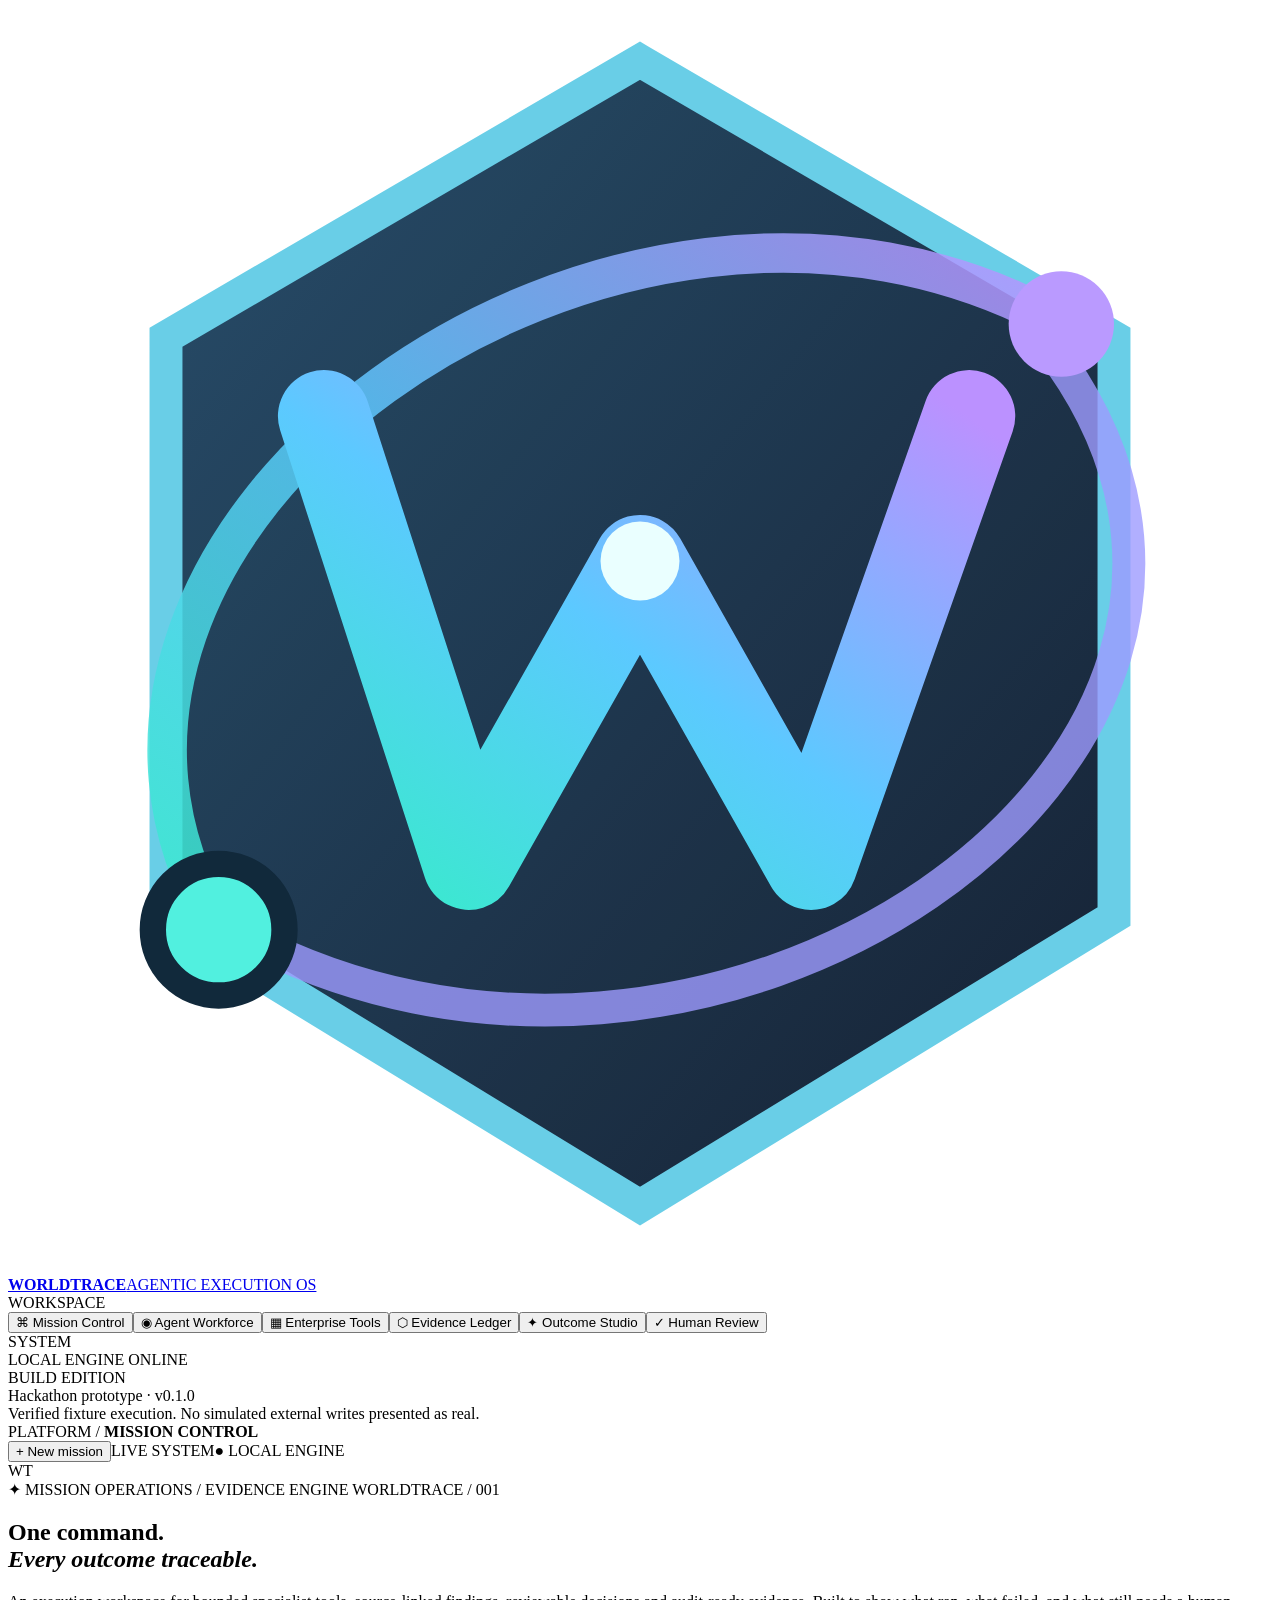
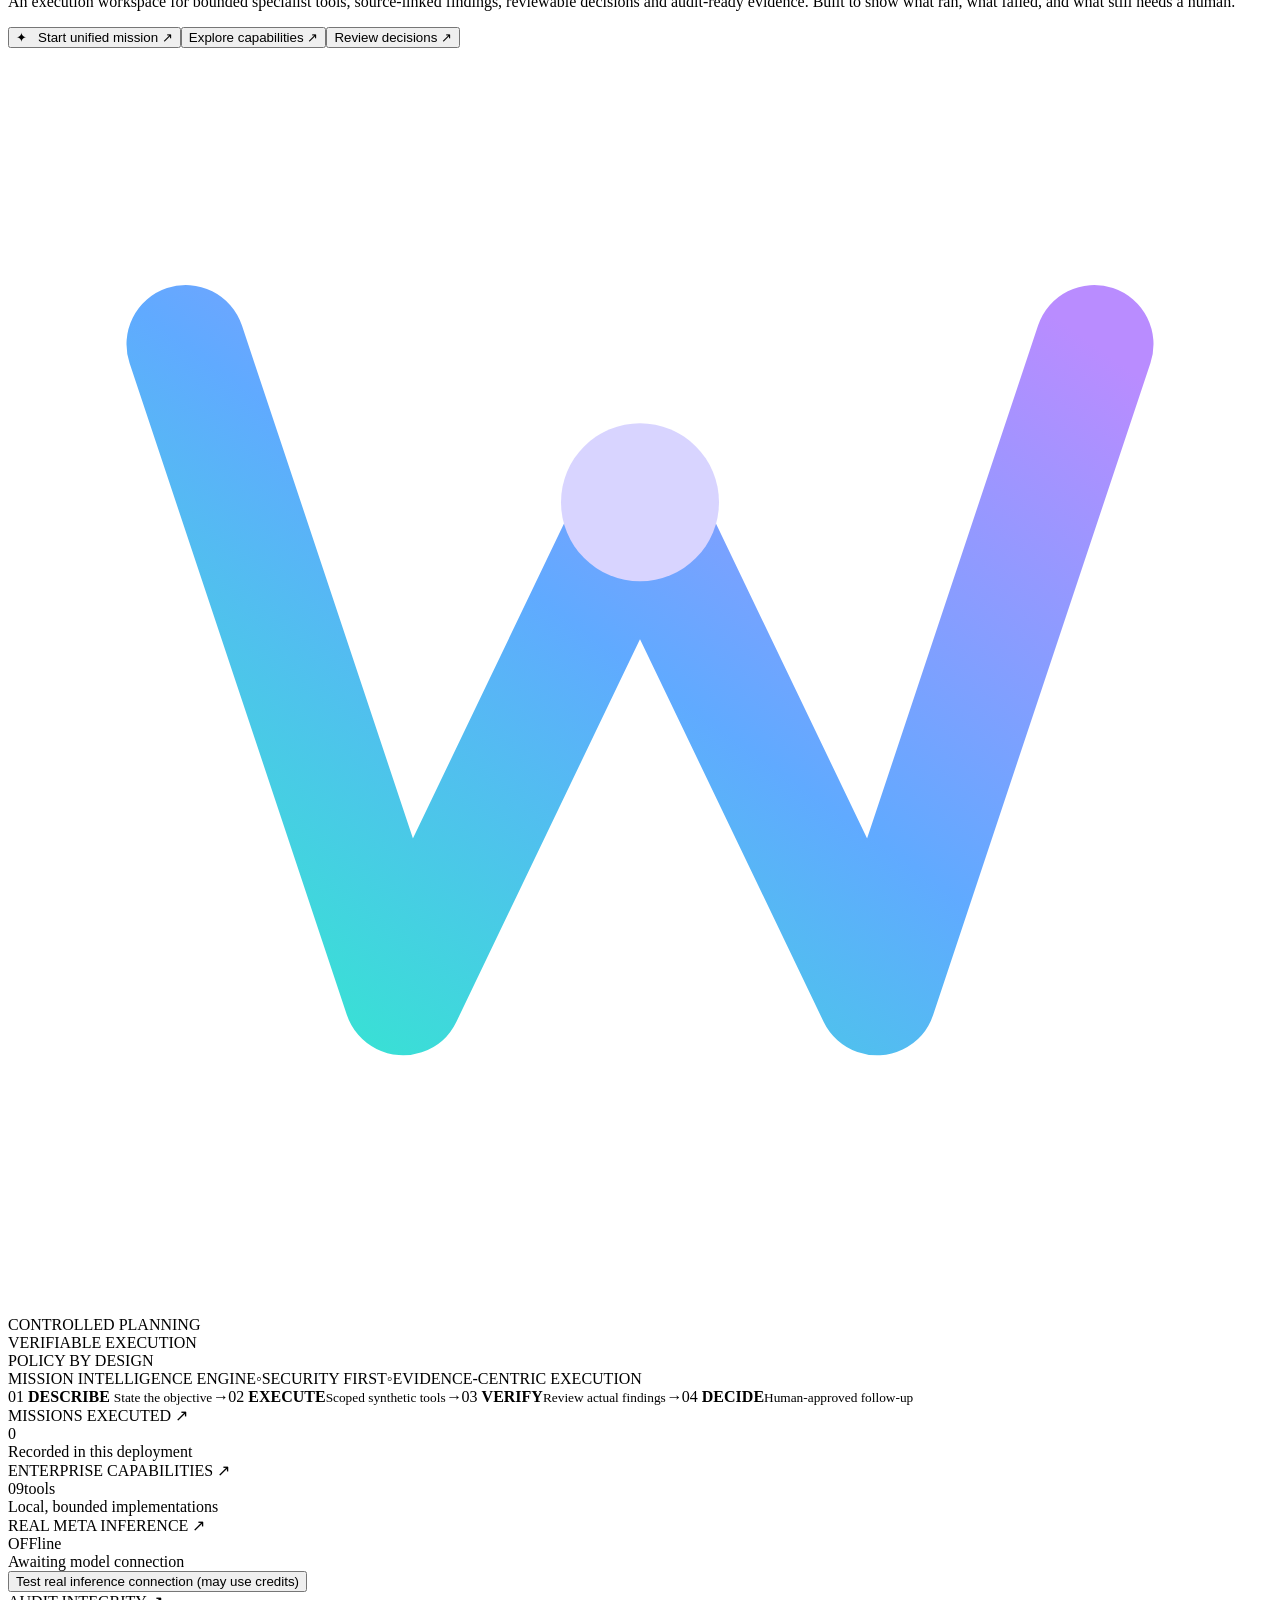
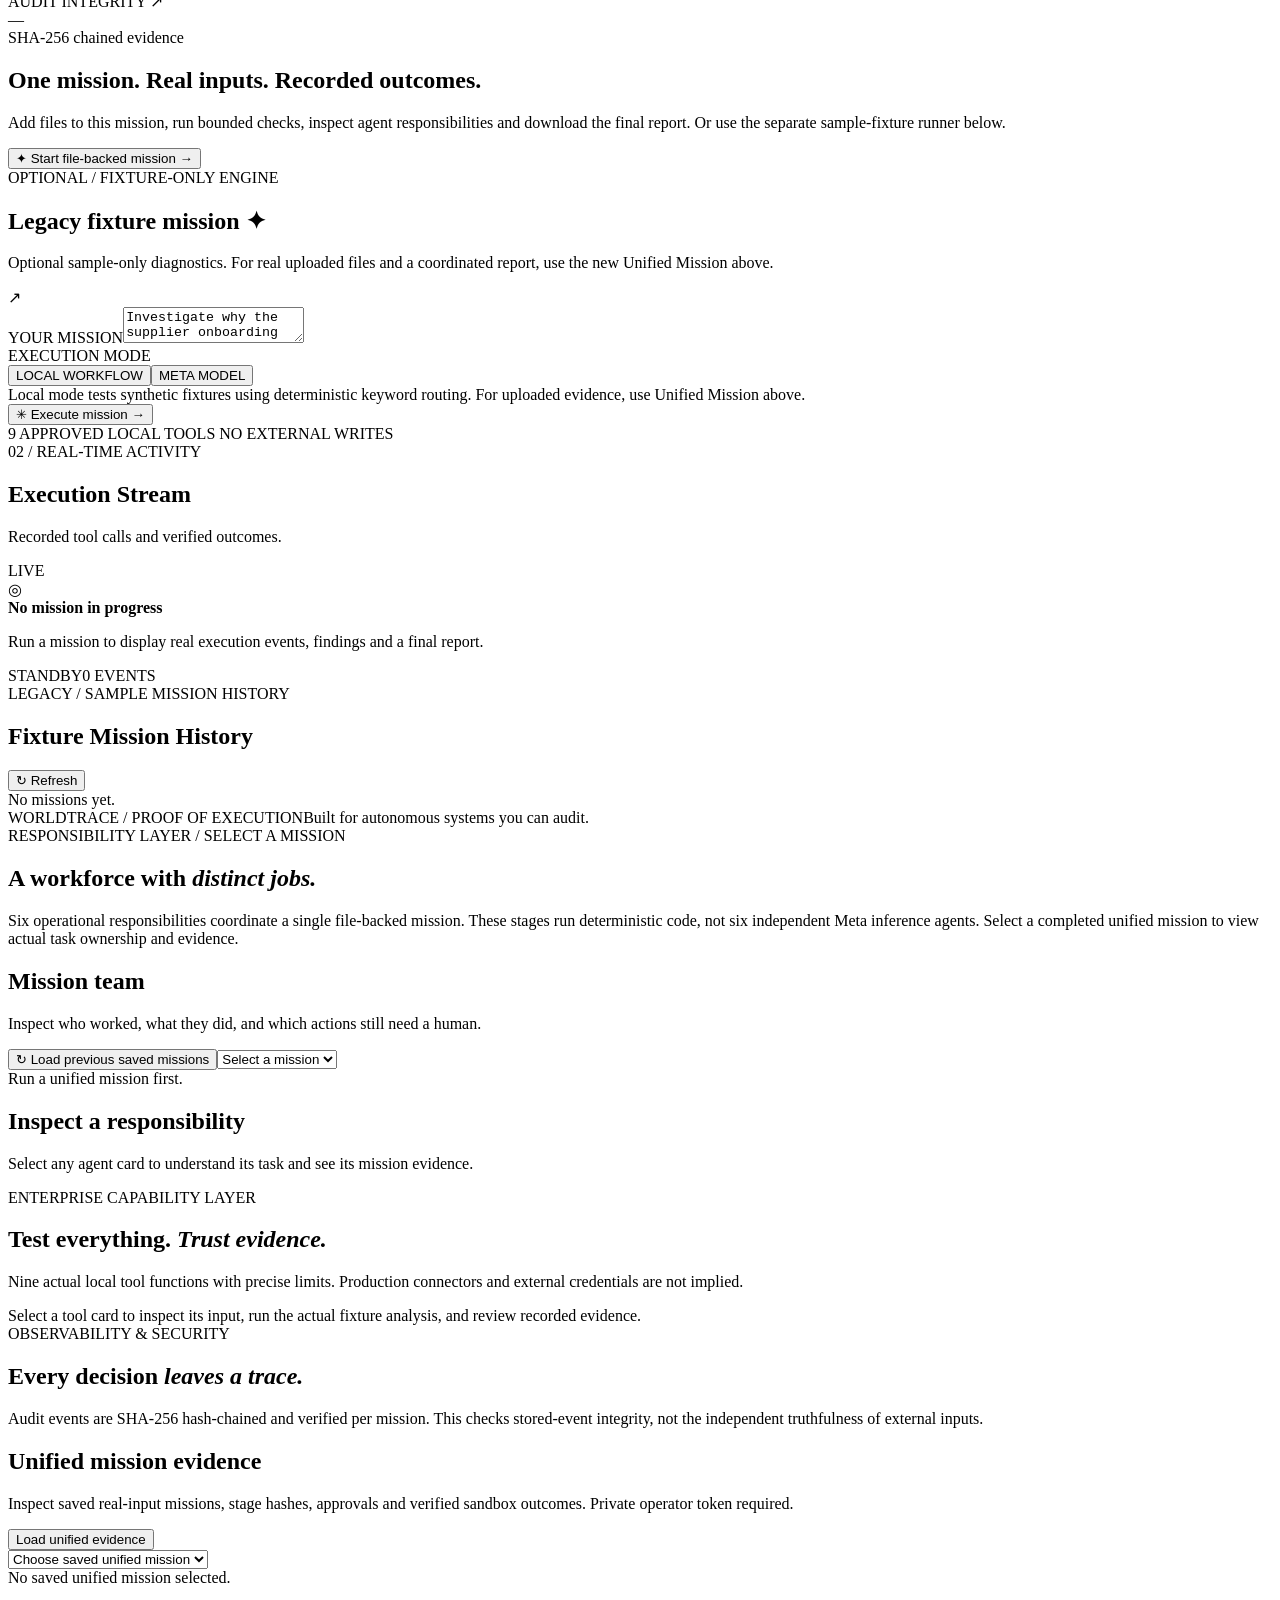
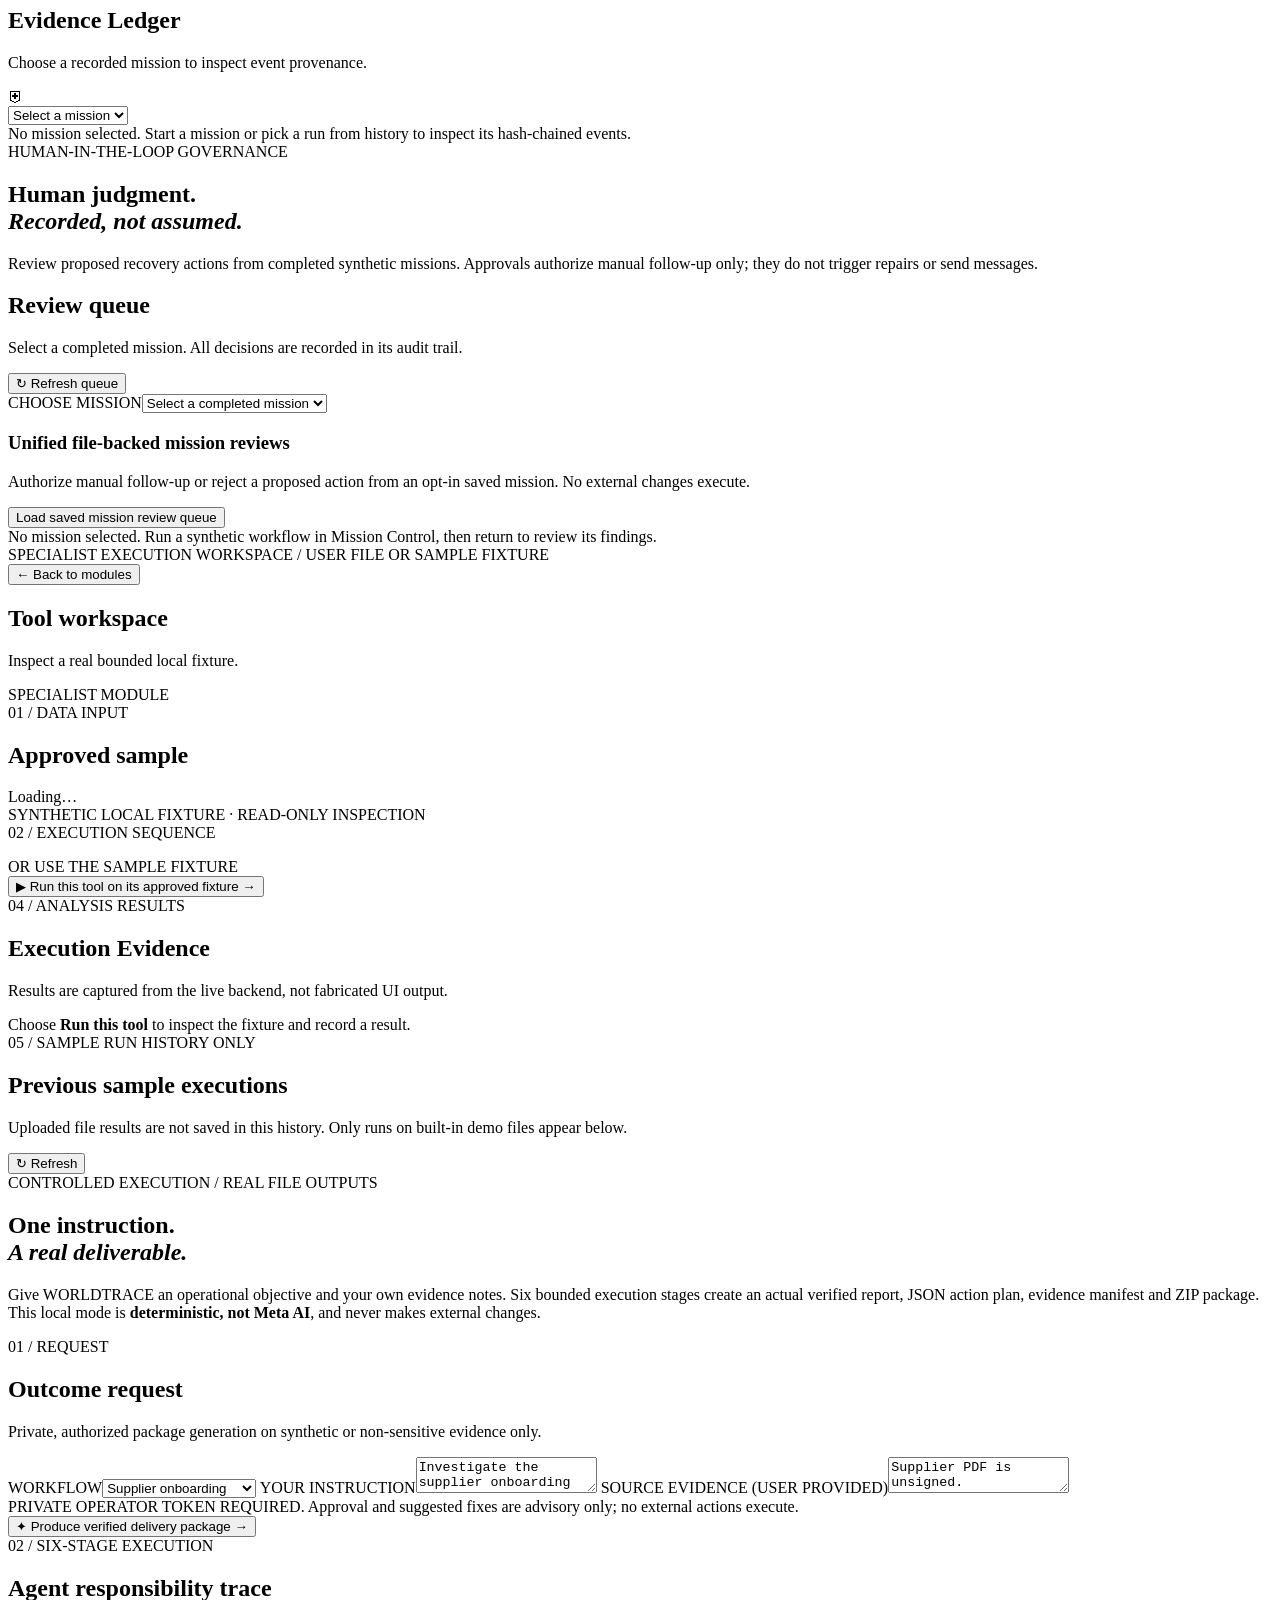
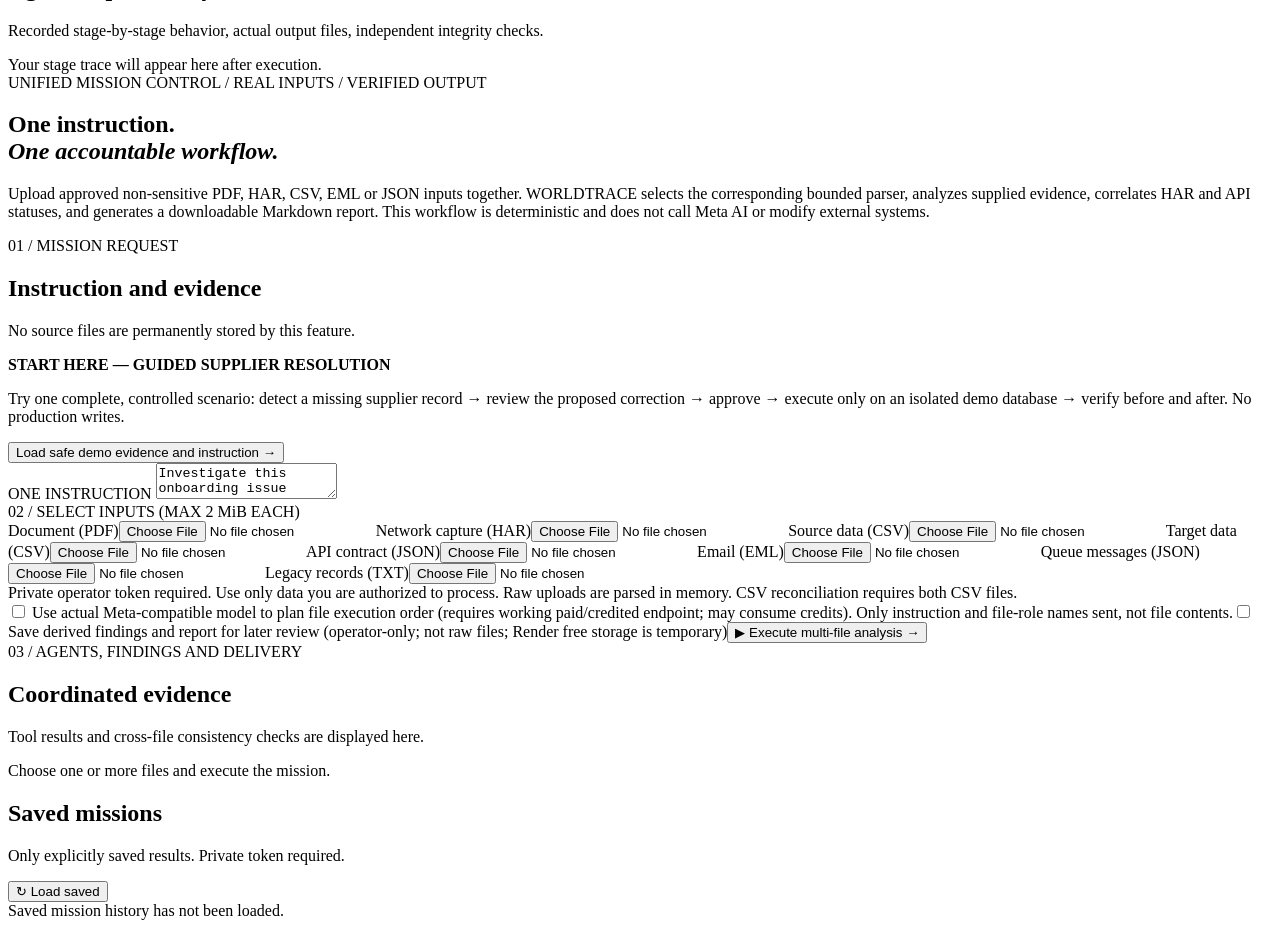
==== static/index.html @ 4bf70658 "Connect Evidence Ledger to opt-in real-input missions, approvals and sandbox verification" ====
<!DOCTYPE html><html lang="en"><head><meta charset="UTF-8"/><meta name="viewport" content="width=device-width,initial-scale=1"/><title>WORLDTRACE — Autonomous Execution. Verifiable Outcomes.</title><link rel="stylesheet" href="/assets/style.css?v=20"/></head><body>
<div class="shell"><aside class="sidebar"><a class="brand" href="/"><div class="mark" aria-label="WORLDTRACE logo"><svg viewBox="0 0 96 96" role="img" aria-label="WORLDTRACE orbital trace emblem"><defs><linearGradient id="markGlow" x1="0" y1="1" x2="1" y2="0"><stop stop-color="#39eacd"/><stop offset=".48" stop-color="#5cc9ff"/><stop offset="1" stop-color="#bb91ff"/></linearGradient><linearGradient id="markBase" x1="0" x2="1" y1="0" y2="1"><stop stop-color="#1d4563"/><stop offset="1" stop-color="#091528"/></linearGradient></defs><path d="M48 4 84 25 84 69 48 91 12 69 12 25Z" fill="url(#markBase)" stroke="#62cce6" stroke-width="2.5" opacity=".95"/><path d="M16 70C-2 40 46 5 80 24" fill="none" stroke="url(#markGlow)" stroke-width="3" stroke-linecap="round" opacity=".85"/><path d="M80 27C101 57 53 90 17 70" fill="none" stroke="#9e9bff" stroke-width="2.5" stroke-linecap="round" opacity=".8"/><path d="M24 31 35 65 48 42 61 65 73 31" fill="none" stroke="url(#markGlow)" stroke-width="7" stroke-linecap="round" stroke-linejoin="round"/><circle cx="16" cy="70" r="5" fill="#51f0df" stroke="#11293b" stroke-width="2"/><circle cx="80" cy="24" r="4" fill="#ba9aff"/><circle cx="48" cy="42" r="3" fill="#eaffff"/></svg></div><div><strong>WORLDTRACE</strong><span>AGENTIC EXECUTION OS</span></div></a>
<div class="nav-label">WORKSPACE</div><nav><button class="navitem active" data-route="overview"><span class="nav-symbol">⌘</span> <span>Mission Control</span></button><button class="navitem" data-route="agents"><span class="nav-symbol">◉</span> <span>Agent Workforce</span></button><button class="navitem" data-route="tools"><span class="nav-symbol">▦</span> <span>Enterprise Tools</span></button><button class="navitem" data-route="audit"><span class="nav-symbol">⬡</span> <span>Evidence Ledger</span></button><button class="navitem" data-route="deliverables"><span class="nav-symbol">✦</span> <span>Outcome Studio</span></button><button class="navitem" data-route="reviews"><span class="nav-symbol">✓</span> <span>Human Review</span></button></nav>
<div class="nav-label">SYSTEM</div><div class="system-small"><span class="pulse"></span> LOCAL ENGINE ONLINE</div><div class="sidebar-bottom"><div class="mini-label">BUILD EDITION</div><div class="small">Hackathon prototype · v0.1.0</div><div class="divider"></div><div class="small muted">Verified fixture execution. No simulated external writes presented as real.</div></div></aside>
<main class="main"><header class="topbar"><div class="crumb">PLATFORM <span>/</span> <strong id="crumb">MISSION CONTROL</strong></div><div class="top-right"><button type="button" class="top-action" id="topNewMission">+ New mission</button><span class="timebadge" id="clock">LIVE SYSTEM</span><span class="connection" id="connection">● LOCAL ENGINE</span><div class="avatar">WT</div></div></header>
<section id="overview" class="page shown"><div class="hero"><div class="hero-overline"><span class="star">✦</span> MISSION OPERATIONS / EVIDENCE ENGINE <span class="hero-rule"></span> WORLDTRACE / 001</div><div class="hero-columns"><div><h1>One command.<br/><em>Every outcome traceable.</em></h1><p>An execution workspace for bounded specialist tools, source-linked findings, reviewable decisions and audit-ready evidence. Built to show what ran, what failed, and what still needs a human.</p><div class="hero-actions"><button class="primary-btn" id="focusGoal">✦ &nbsp; Start unified mission <span>↗</span></button><button class="ghost-btn" id="jumpWorkflow">Explore capabilities <span>↗</span></button><button class="ghost-btn" id="jumpReview">Review decisions <span>↗</span></button></div></div><div class="orb-wrap" aria-hidden="true"><div class="orb-grid"></div><div class="orb outer"></div><div class="orb mid"></div><div class="orb inner"><svg viewBox="0 0 64 64" aria-hidden="true"><defs><linearGradient id="heroTrace" x1="0" y1="1" x2="1" y2="0"><stop stop-color="#34e7d0"/><stop offset=".5" stop-color="#60aaff"/><stop offset="1" stop-color="#b98cff"/></linearGradient></defs><path d="M9 15L20 48L32 23L44 48L55 15" stroke="url(#heroTrace)" stroke-width="6" stroke-linecap="round" stroke-linejoin="round" fill="none"/><circle cx="32" cy="23" r="4" fill="#d8d4ff"/></svg></div><div class="orb-tag tag1">CONTROLLED PLANNING</div><div class="orb-tag tag2">VERIFIABLE EXECUTION</div><div class="orb-tag tag3">POLICY BY DESIGN</div></div></div><div class="hero-footer"><span>MISSION INTELLIGENCE ENGINE</span><span>◦</span><span>SECURITY FIRST</span><span>◦</span><span>EVIDENCE-CENTRIC EXECUTION</span></div></div>
<div class="workspace-path"><span>01 <b>DESCRIBE</b> <small>State the objective</small></span><i>→</i><span>02 <b>EXECUTE</b><small>Scoped synthetic tools</small></span><i>→</i><span>03 <b>VERIFY</b><small>Review actual findings</small></span><i>→</i><span>04 <b>DECIDE</b><small>Human-approved follow-up</small></span></div><div class="metrics"><div class="metric"><div class="metric-top">MISSIONS EXECUTED <span>↗</span></div><div class="metric-value" id="metricMissions">0</div><div class="metric-foot">Recorded in this deployment</div></div><div class="metric"><div class="metric-top">ENTERPRISE CAPABILITIES <span>↗</span></div><div class="metric-value">09<span class="metric-unit">tools</span></div><div class="metric-foot">Local, bounded implementations</div></div><div class="metric"><div class="metric-top">REAL META INFERENCE <span>↗</span></div><div class="metric-value" id="metricModel">OFF<span class="metric-unit">line</span></div><div class="metric-foot" id="modelFoot">Awaiting model connection</div><button type="button" id="probeModel" class="tiny-btn model-probe-btn">Test real inference connection (may use credits)</button><div id="probeModelResult" class="model-probe-result" role="status"></div></div><div class="metric"><div class="metric-top">AUDIT INTEGRITY <span>↗</span></div><div class="metric-value" id="metricAudit">—</div><div class="metric-foot">SHA-256 chained evidence</div></div></div>
<div class="unified-intro"><h2>One mission. Real inputs. Recorded outcomes.</h2><p>Add files to this mission, run bounded checks, inspect agent responsibilities and download the final report. Or use the separate sample-fixture runner below.</p><button type="button" class="primary-btn" id="openUnifiedMission">✦ Start file-backed mission →</button></div><div class="main-grid"><section class="panel mission-panel" id="missionComposer"><div class="panel-header"><div><div class="eyebrow">OPTIONAL / FIXTURE-ONLY ENGINE</div><h2>Legacy fixture mission <span class="subtitle-dot">✦</span></h2><p>Optional sample-only diagnostics. For real uploaded files and a coordinated report, use the new Unified Mission above.</p></div><span class="panel-top-icon">↗</span></div><label for="goal">YOUR MISSION</label><textarea id="goal" maxlength="1500" spellcheck="true">Investigate why the supplier onboarding workflow is failing. Inspect the PDF, email, network logs, ETL data, database, API contract and integration checks. Produce a verified evidence report.</textarea><div class="mode-row"><span>EXECUTION MODE</span><div class="segmented"><button id="modeLocal" class="selected">LOCAL WORKFLOW</button><button id="modeModel">META MODEL</button></div></div><div class="mode-explainer" id="modeInfo">Local mode tests synthetic fixtures using deterministic keyword routing. For uploaded evidence, use Unified Mission above.</div><button class="run-btn" id="run"><span>✳</span> Execute mission <span>→</span></button><div class="under-run"><span><i class="dot cyan"></i> 9 APPROVED LOCAL TOOLS</span><span><i class="dot violet"></i> NO EXTERNAL WRITES</span></div><div class="error" id="error" role="alert" hidden></div></section>
<section class="panel run-panel"><div class="panel-header"><div><div class="eyebrow">02 / REAL-TIME ACTIVITY</div><h2>Execution Stream</h2><p>Recorded tool calls and verified outcomes.</p></div><div class="live-chip"><span class="pulse"></span> LIVE</div></div><div class="stream" id="stream"><div class="empty-stream"><div class="empty-glyph">◎</div><b>No mission in progress</b><p>Run a mission to display real execution events, findings and a final report.</p></div></div><div class="stream-bottom"><span id="streamStatus">STANDBY</span><span id="streamCount">0 EVENTS</span></div></section></div>
<section class="panel history-panel"><div class="panel-header"><div><div class="eyebrow">LEGACY / SAMPLE MISSION HISTORY</div><h2>Fixture Mission History</h2></div><button class="tiny-btn" id="refresh">↻ Refresh</button></div><div id="missionHistory" class="history"><div class="muted">No missions yet.</div></div></section>
<div class="bottom-note"><span>WORLDTRACE / PROOF OF EXECUTION</span><span>Built for autonomous systems you can audit.</span></div></section>
<section id="agents" class="page"><div class="page-eyebrow">RESPONSIBILITY LAYER / SELECT A MISSION</div><h1 class="page-title">A workforce with <em>distinct jobs.</em></h1><p class="page-intro">Six operational responsibilities coordinate a single file-backed mission. These stages run deterministic code, not six independent Meta inference agents. Select a completed unified mission to view actual task ownership and evidence.</p><div class="panel"><div class="panel-header"><div><h2>Mission team</h2><p>Inspect who worked, what they did, and which actions still need a human.</p></div></div><button type="button" class="tiny-btn" id="loadSavedAgentMissions">↻ Load previous saved missions</button><select id="agentMissionSelect" class="review-select"><option value="">Select a mission</option></select><div id="agentMissionSummary" class="review-empty">Run a unified mission first.</div></div><div class="agent-grid" id="agentGrid"></div><section class="panel" id="agentRoleDetail" aria-live="polite"><h2>Inspect a responsibility</h2><p>Select any agent card to understand its task and see its mission evidence.</p></section></section>
<section id="tools" class="page"><div class="page-eyebrow">ENTERPRISE CAPABILITY LAYER</div><h1 class="page-title">Test everything. <em>Trust evidence.</em></h1><p class="page-intro">Nine actual local tool functions with precise limits. Production connectors and external credentials are not implied.</p><div class="tools-grid" id="toolGrid"></div><div class="info-strip">Select a tool card to inspect its input, run the actual fixture analysis, and review recorded evidence.</div></section>
<section id="audit" class="page"><div class="page-eyebrow">OBSERVABILITY & SECURITY</div><h1 class="page-title">Every decision <em>leaves a trace.</em></h1><p class="page-intro">Audit events are SHA-256 hash-chained and verified per mission. This checks stored-event integrity, not the independent truthfulness of external inputs.</p><div class="panel audit-panel unified-ledger">
<div class="panel-header"><div><h2>Unified mission evidence</h2><p>Inspect saved real-input missions, stage hashes, approvals and verified sandbox outcomes. Private operator token required.</p></div><button type="button" class="tiny-btn" id="loadUnifiedAudit">Load unified evidence</button></div>
<select id="auditUnifiedMission" class="review-select"><option value="">Choose saved unified mission</option></select>
<div id="auditUnifiedResult" class="ledger-empty">No saved unified mission selected.</div>
</div><div class="panel audit-panel"><div class="panel-header"><div><h2>Evidence Ledger</h2><p>Choose a recorded mission to inspect event provenance.</p></div><span class="panel-top-icon">⛨</span></div><select id="auditMission" aria-label="Select mission"><option value="">Select a mission</option></select><div id="auditBody" class="ledger-empty">No mission selected. Start a mission or pick a run from history to inspect its hash-chained events.</div></div></section>
<section id="reviews" class="page"><div class="page-eyebrow">HUMAN-IN-THE-LOOP GOVERNANCE</div><h1 class="page-title">Human judgment.<br/><em>Recorded, not assumed.</em></h1><p class="page-intro">Review proposed recovery actions from completed synthetic missions. Approvals authorize manual follow-up only; they do not trigger repairs or send messages.</p><div class="panel review-workspace"><div class="panel-header"><div><h2>Review queue</h2><p>Select a completed mission. All decisions are recorded in its audit trail.</p></div><button type="button" class="tiny-btn" id="refreshReviews">↻ Refresh queue</button></div><label for="reviewMissionSelect" class="field-label">CHOOSE MISSION</label><select id="reviewMissionSelect" class="review-select"><option value="">Select a completed mission</option></select><div class="unified-review-box"><h3>Unified file-backed mission reviews</h3><p>Authorize manual follow-up or reject a proposed action from an opt-in saved mission. No external changes execute.</p><button id="loadUnifiedReviews" type="button" class="tiny-btn">Load saved mission review queue</button><div id="unifiedReviewQueue"></div></div><div id="reviewQueue"><div class="review-empty">No mission selected. Run a synthetic workflow in Mission Control, then return to review its findings.</div></div></div></section>
<section id="workspace" class="page">
<div class="page-eyebrow">SPECIALIST EXECUTION WORKSPACE / USER FILE OR SAMPLE FIXTURE</div>
<div class="workspace-heading"><div><button type="button" class="tiny-btn" id="workspaceBack">← Back to modules</button><h1 class="page-title" id="workspaceTitle">Tool workspace</h1><p class="page-intro" id="workspacePurpose">Inspect a real bounded local fixture.</p></div><div class="workspace-tag" id="workspaceRole">SPECIALIST MODULE</div></div>
<div class="workspace-columns">
<section class="panel"><div class="panel-header"><div><div class="eyebrow">01 / DATA INPUT</div><h2>Approved sample</h2></div></div><div class="input-record"><div class="input-record-title" id="workspaceFixture">Loading…</div><div class="mini-status">SYNTHETIC LOCAL FIXTURE · READ-ONLY INSPECTION</div></div><div class="eyebrow workspace-stage-label">02 / EXECUTION SEQUENCE</div><ol id="workspaceSteps" class="workspace-steps"></ol><div class="workspace-limits" id="workspaceLimitation"></div><div id="uploadPanel" class="upload-panel" hidden><div class="eyebrow">03 / YOUR FILE</div><h3>Upload and analyze your own data</h3><p class="upload-caption">Private token required · Up to 2 MiB per file · No permanent raw upload storage · No Meta inference</p><label class="field-label" for="uploadMain">SELECT INPUT FILE</label><input id="uploadMain" type="file" class="upload-input"/><div id="uploadComparisonBox" hidden><label class="field-label" for="uploadComparison">TARGET CSV FOR COMPARISON</label><input id="uploadComparison" type="file" class="upload-input" accept=".csv"/></div><button id="analyzeUpload" type="button" class="run-btn secondary-run">Analyze uploaded file →</button><div class="error" id="uploadError" hidden role="alert"></div></div><div class="eyebrow workspace-stage-label">OR USE THE SAMPLE FIXTURE</div><button type="button" class="run-btn" id="runOneTool">▶ Run this tool on its approved fixture →</button><div id="workspaceError" class="error" hidden role="alert"></div></section>
<section class="panel"><div class="panel-header"><div><div class="eyebrow">04 / ANALYSIS RESULTS</div><h2>Execution Evidence</h2><p>Results are captured from the live backend, not fabricated UI output.</p></div></div><div id="workspaceResult" class="module-result-placeholder">Choose <b>Run this tool</b> to inspect the fixture and record a result.</div><div class="panel-header workspace-history-header"><div><div class="eyebrow">05 / SAMPLE RUN HISTORY ONLY</div><h2>Previous sample executions</h2><p>Uploaded file results are not saved in this history. Only runs on built-in demo files appear below.</p></div><button type="button" id="workspaceRefresh" class="tiny-btn">↻ Refresh</button></div><div id="workspaceHistory" class="workspace-history"></div></section>
</div></section>
<section id="deliverables" class="page"><div class="page-eyebrow">CONTROLLED EXECUTION / REAL FILE OUTPUTS</div><h1 class="page-title">One instruction.<br/><em>A real deliverable.</em></h1><p class="page-intro">Give WORLDTRACE an operational objective and your own evidence notes. Six bounded execution stages create an actual verified report, JSON action plan, evidence manifest and ZIP package. This local mode is <strong>deterministic, not Meta AI</strong>, and never makes external changes.</p>
<div class="workspace-columns">
<section class="panel"><div class="panel-header"><div><div class="eyebrow">01 / REQUEST</div><h2>Outcome request</h2><p>Private, authorized package generation on synthetic or non-sensitive evidence only.</p></div></div>
<label class="field-label" for="outcomeDomain">WORKFLOW</label><select id="outcomeDomain" class="review-select"><option value="supplier_onboarding">Supplier onboarding</option><option value="api_incident">API incident</option><option value="data_quality">Data quality exception</option></select>
<label class="field-label" for="outcomeGoal">YOUR INSTRUCTION</label><textarea class="outcome-textarea" id="outcomeGoal" maxlength="1500">Investigate the supplier onboarding issues, develop a resolution plan, verify the generated artifacts and deliver a complete review package.</textarea>
<label class="field-label" for="outcomeEvidence">SOURCE EVIDENCE (USER PROVIDED)</label><textarea class="outcome-textarea evidence-area" id="outcomeEvidence" maxlength="12000">Supplier PDF is unsigned.
ETL record A03 is missing from the target.
API returned 503.
Vendor approval remains pending.</textarea>
<div class="workspace-limits">PRIVATE OPERATOR TOKEN REQUIRED. Approval and suggested fixes are advisory only; no external actions execute.</div>
<button type="button" class="run-btn" id="buildDeliverable">✦ Produce verified delivery package →</button><div id="outcomeError" class="error" hidden role="alert"></div></section>
<section class="panel"><div class="panel-header"><div><div class="eyebrow">02 / SIX-STAGE EXECUTION</div><h2>Agent responsibility trace</h2><p>Recorded stage-by-stage behavior, actual output files, independent integrity checks.</p></div></div><div id="outcomeTrace" class="outcome-trace"><div class="module-result-placeholder">Your stage trace will appear here after execution.</div></div><div id="outcomeDelivery" class="outcome-delivery"></div></section></div></section>
<section id="multi" class="page">
<div class="page-eyebrow">UNIFIED MISSION CONTROL / REAL INPUTS / VERIFIED OUTPUT</div>
<h1 class="page-title">One instruction.<br/><em>One accountable workflow.</em></h1>
<p class="page-intro">Upload approved non-sensitive PDF, HAR, CSV, EML or JSON inputs together. WORLDTRACE selects the corresponding bounded parser, analyzes supplied evidence, correlates HAR and API statuses, and generates a downloadable Markdown report. This workflow is deterministic and does not call Meta AI or modify external systems.</p>
<div class="workspace-columns">
<section class="panel"><div class="panel-header"><div><div class="eyebrow">01 / MISSION REQUEST</div><h2>Instruction and evidence</h2><p>No source files are permanently stored by this feature.</p></div></div>
<div class="guided-demo">
<strong>START HERE — GUIDED SUPPLIER RESOLUTION</strong>
<p>Try one complete, controlled scenario: detect a missing supplier record → review the proposed correction → approve → execute only on an isolated demo database → verify before and after. No production writes.</p>
<button type="button" class="run-btn secondary-run" id="loadGuidedDemo">Load safe demo evidence and instruction →</button>
<div id="guidedDemoStatus" class="mini-status" role="status"></div>
</div>
<label class="field-label" for="multiGoal">ONE INSTRUCTION</label>
<textarea id="multiGoal" class="outcome-textarea">Investigate this onboarding issue across the attached files, identify evidence-based failures, and deliver one verified report.</textarea>
<div class="eyebrow workspace-stage-label">02 / SELECT INPUTS (MAX 2 MiB EACH)</div>
<div class="multi-file-fields">
<label>Document (PDF)<input type="file" id="multiPdf" accept=".pdf"/></label>
<label>Network capture (HAR)<input type="file" id="multiHar" accept=".har"/></label>
<label>Source data (CSV)<input type="file" id="multiSource" accept=".csv"/></label>
<label>Target data (CSV)<input type="file" id="multiTarget" accept=".csv"/></label>
<label>API contract (JSON)<input type="file" id="multiApi" accept=".json"/></label>
<label>Email (EML)<input type="file" id="multiEmail" accept=".eml"/></label>
<label>Queue messages (JSON)<input type="file" id="multiMessages" accept=".json"/></label>
<label>Legacy records (TXT)<input type="file" id="multiLegacy" accept=".txt"/></label>
</div>
<div class="workspace-limits">Private operator token required. Use only data you are authorized to process. Raw uploads are parsed in memory. CSV reconciliation requires both CSV files.</div>
<label class="unified-retain"><input type="checkbox" id="multiModel"/> Use actual Meta-compatible model to plan file execution order (requires working paid/credited endpoint; may consume credits). Only instruction and file-role names sent, not file contents.</label><label class="unified-retain"><input type="checkbox" id="multiRetain"/> Save derived findings and report for later review (operator-only; not raw files; Render free storage is temporary)</label><button type="button" class="run-btn" id="multiRun">▶ Execute multi-file analysis →</button>
<div id="multiError" class="error" hidden role="alert"></div>
</section>
<section class="panel"><div class="panel-header"><div><div class="eyebrow">03 / AGENTS, FINDINGS AND DELIVERY</div><h2>Coordinated evidence</h2><p>Tool results and cross-file consistency checks are displayed here.</p></div></div>
<div id="multiResults" class="module-result-placeholder">Choose one or more files and execute the mission.</div><div class="unified-saved"><div class="panel-header"><div><h2>Saved missions</h2><p>Only explicitly saved results. Private token required.</p></div><button id="loadUnifiedHistory" type="button" class="tiny-btn">↻ Load saved</button></div><div id="unifiedHistory" class="workspace-history">Saved mission history has not been loaded.</div></div>
</section>
</div></section></main></div><script src="/assets/app.js?v=20" defer></script></body></html>
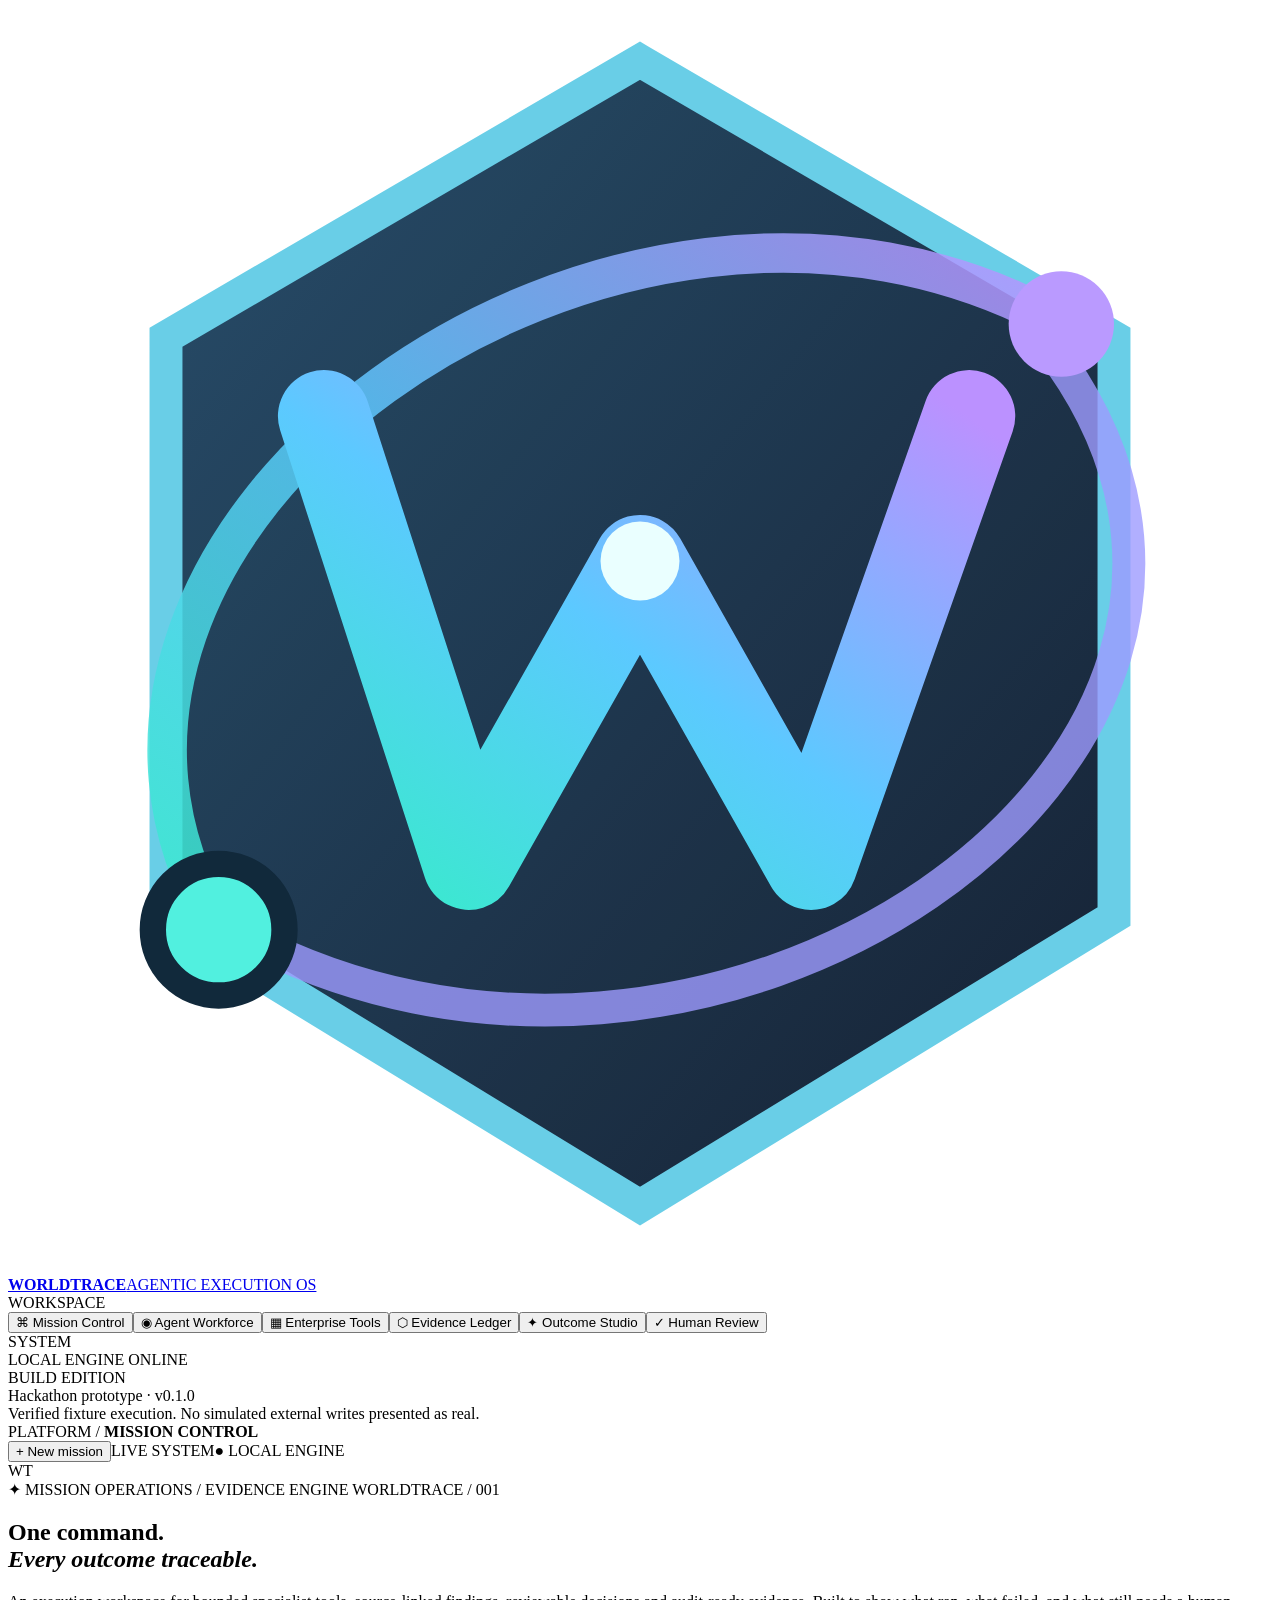
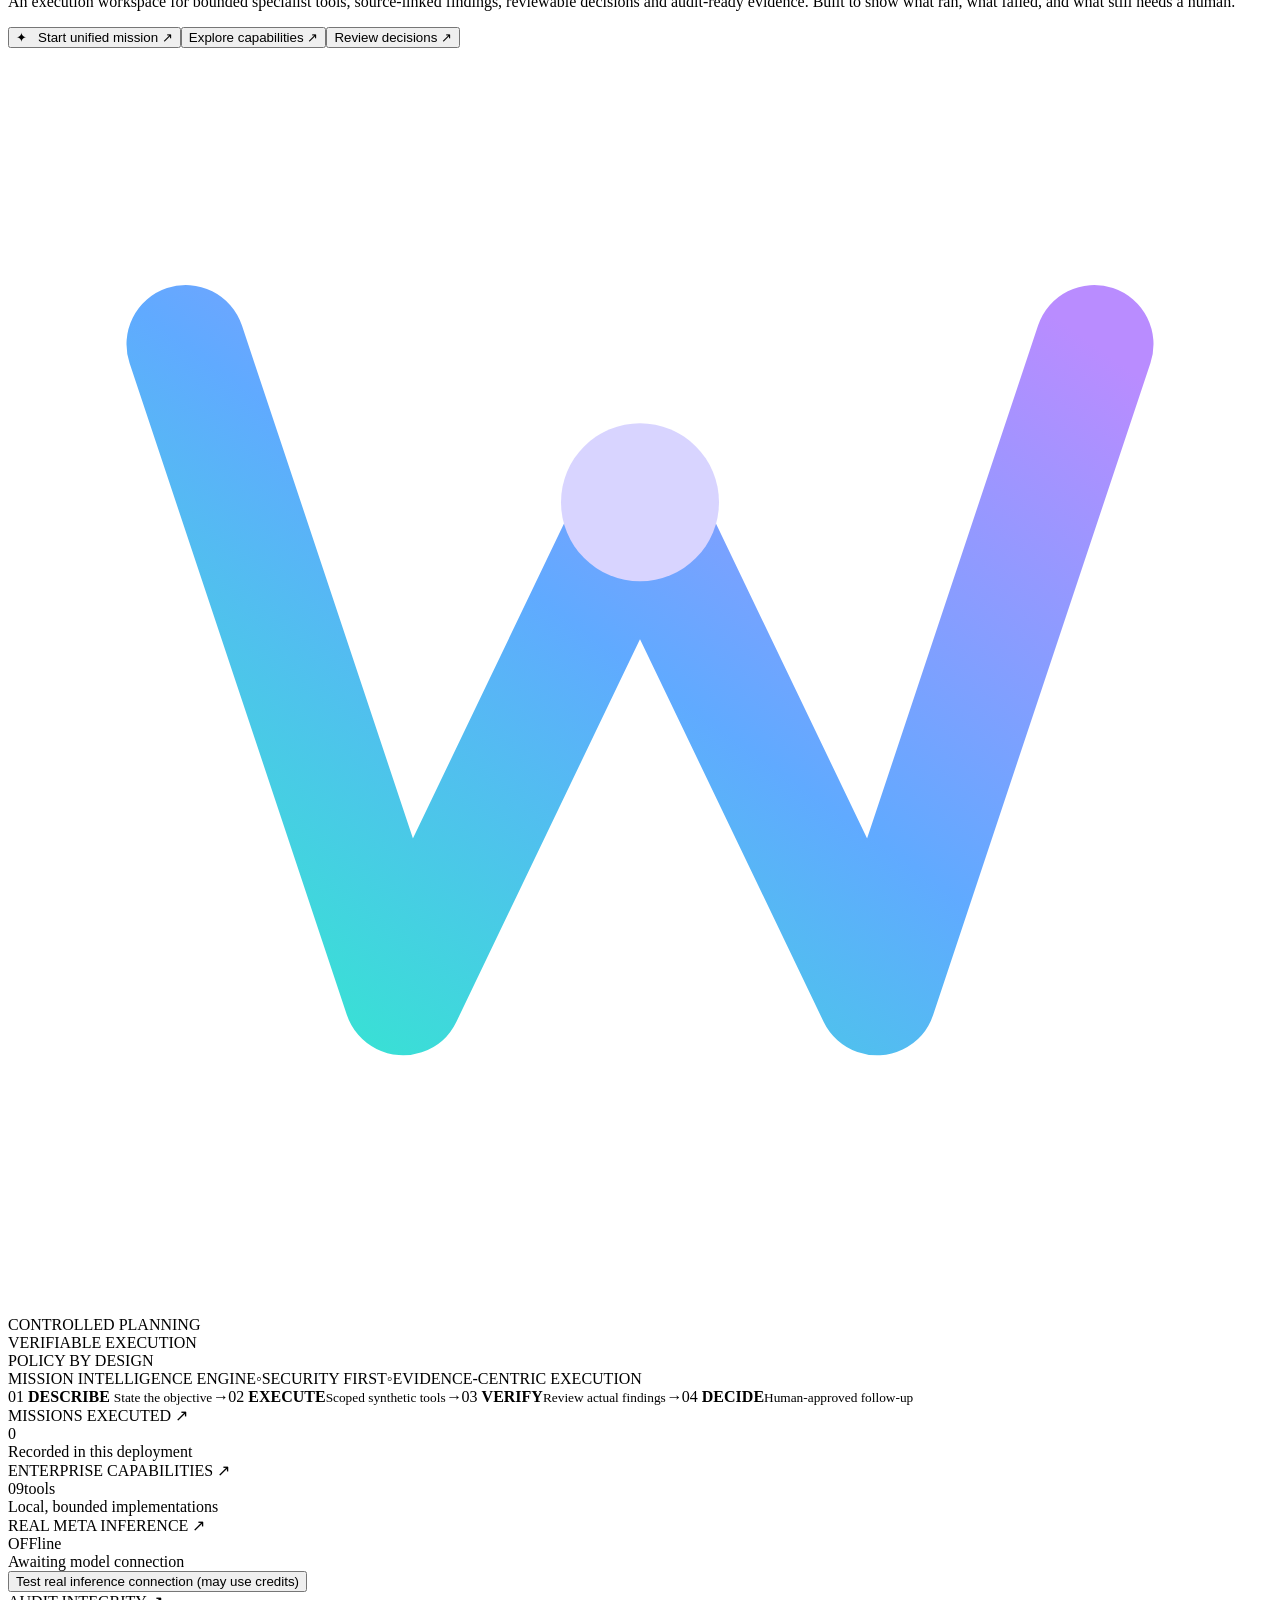
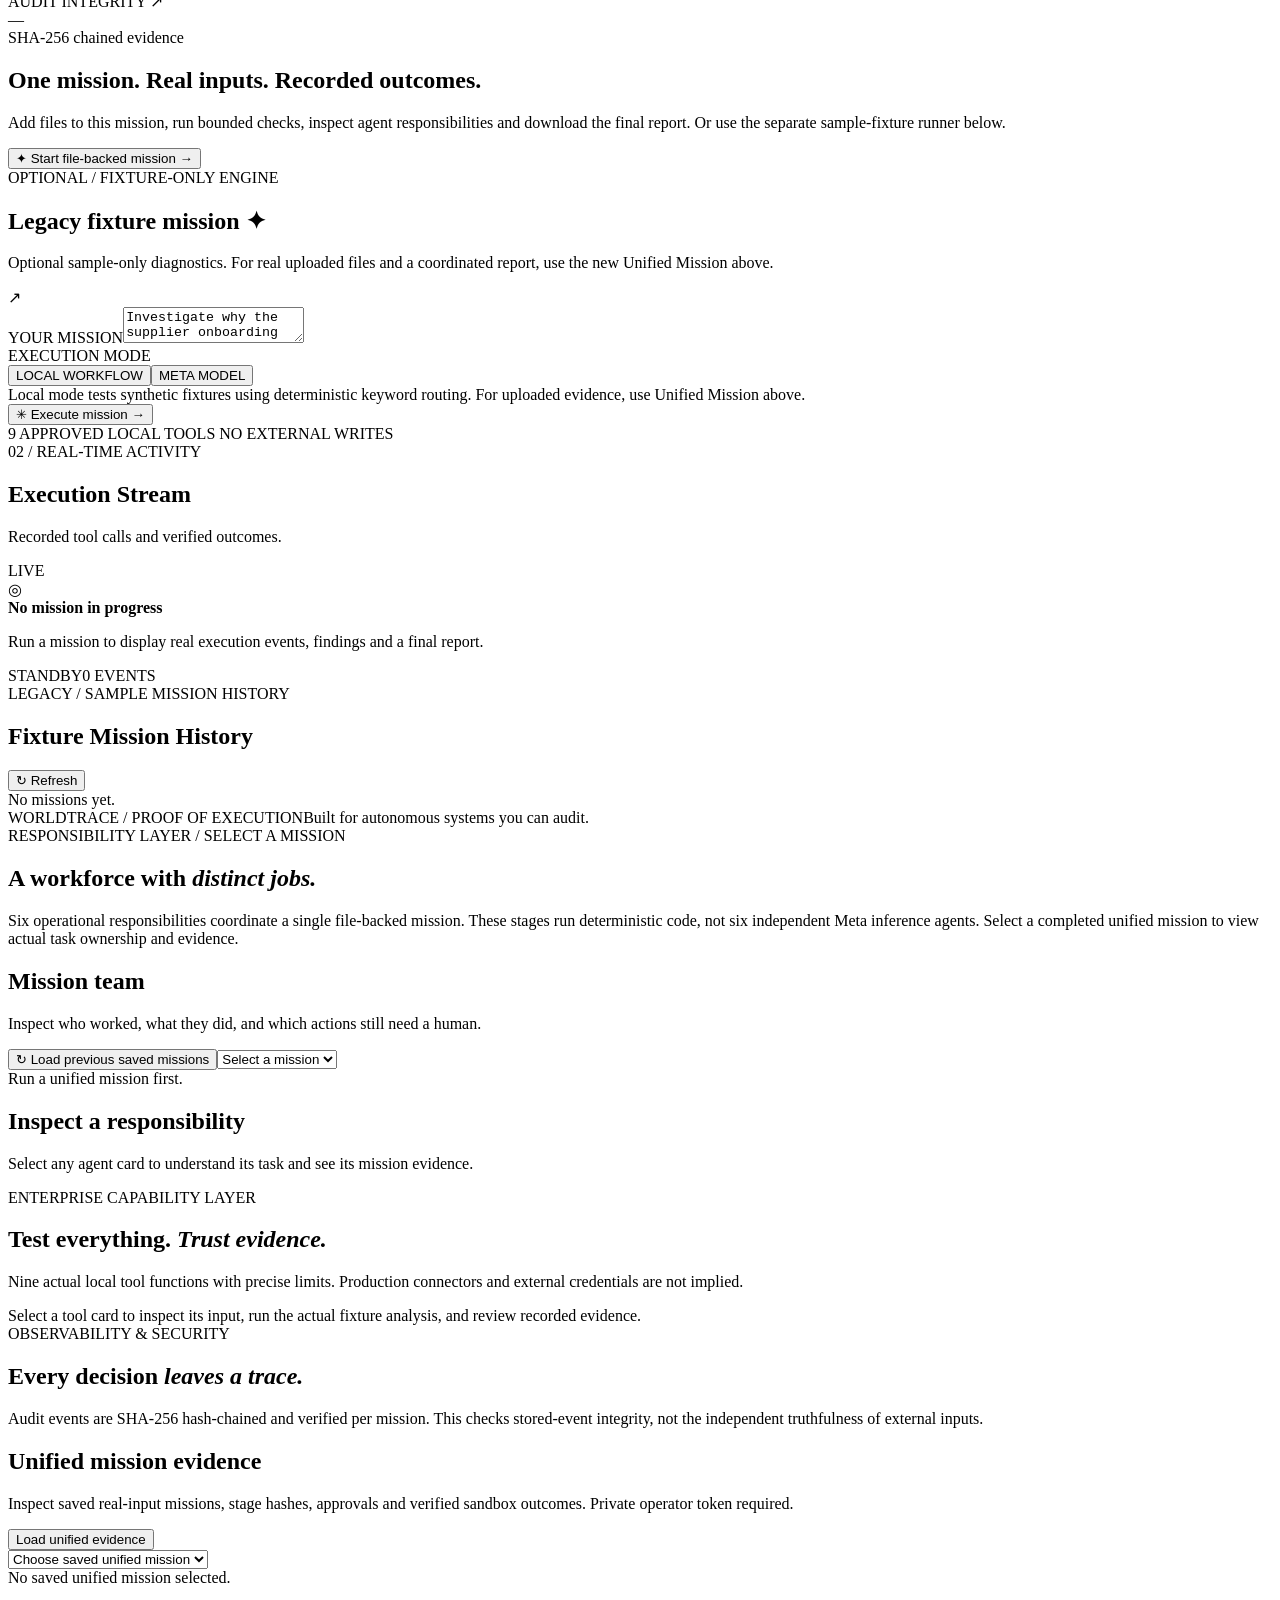
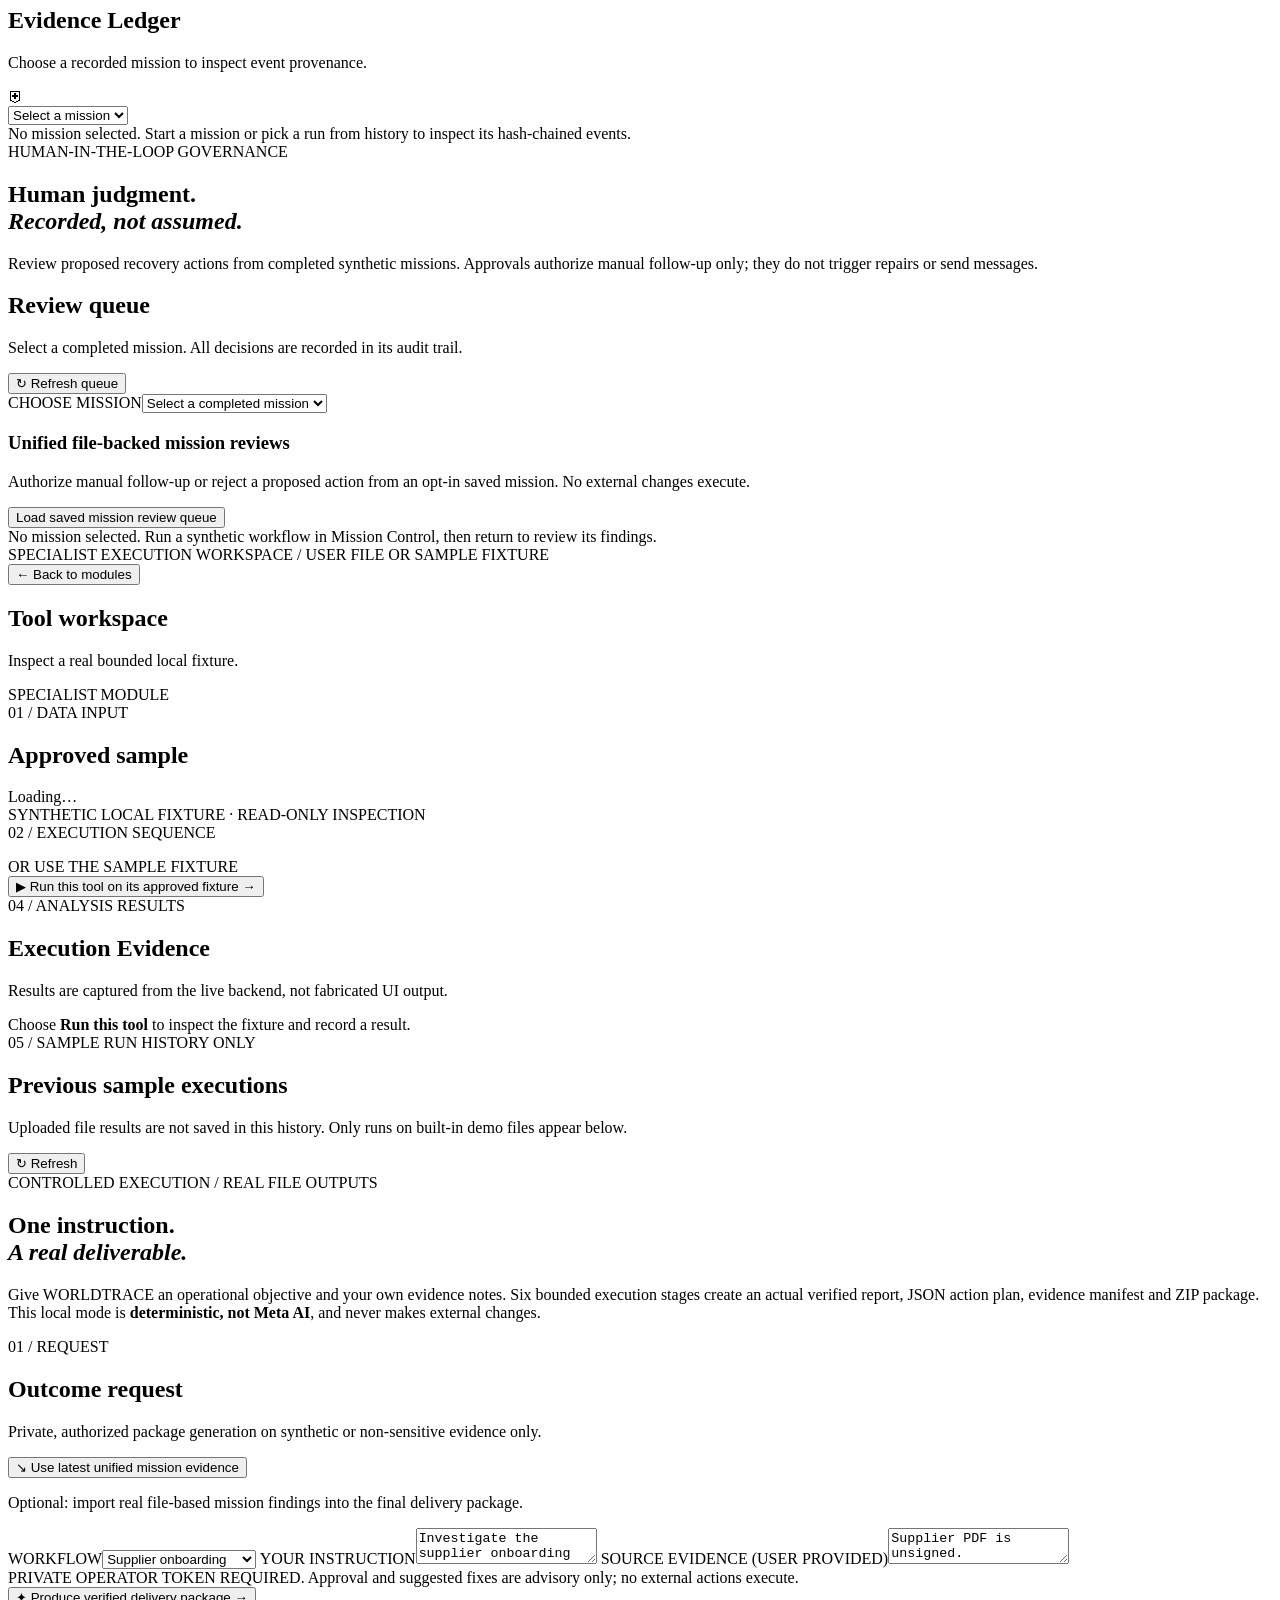
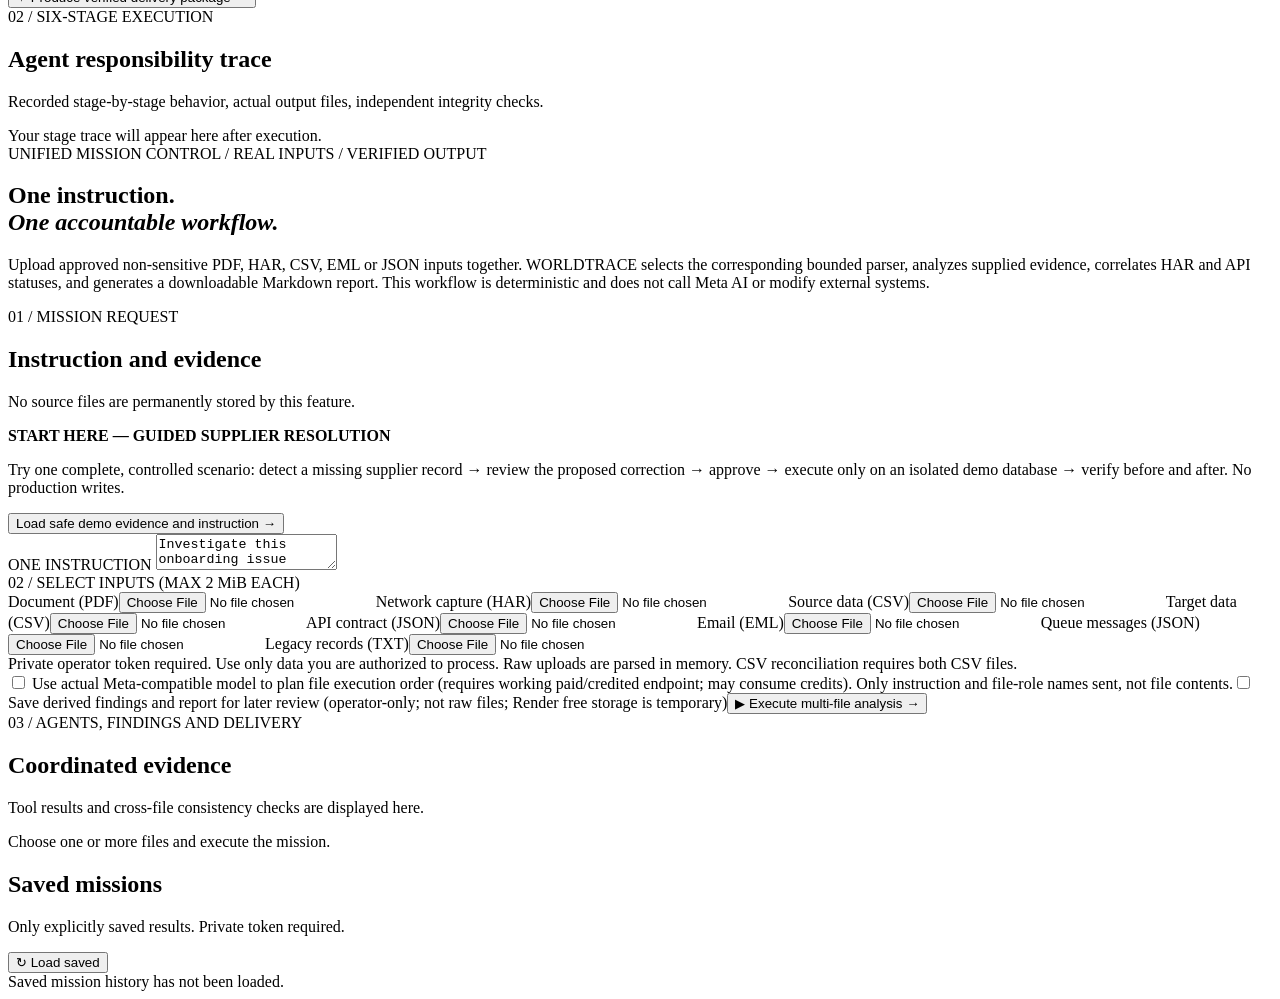
==== commit 14b511d6: "Link Outcome Studio to real unified mission evidence for final downloadable package" ====
--- a/static/index.html
+++ b/static/index.html
@@ -1,4 +1,4 @@
-<!DOCTYPE html><html lang="en"><head><meta charset="UTF-8"/><meta name="viewport" content="width=device-width,initial-scale=1"/><title>WORLDTRACE — Autonomous Execution. Verifiable Outcomes.</title><link rel="stylesheet" href="/assets/style.css?v=20"/></head><body>
+<!DOCTYPE html><html lang="en"><head><meta charset="UTF-8"/><meta name="viewport" content="width=device-width,initial-scale=1"/><title>WORLDTRACE — Autonomous Execution. Verifiable Outcomes.</title><link rel="stylesheet" href="/assets/style.css?v=21"/></head><body>
 <div class="shell"><aside class="sidebar"><a class="brand" href="/"><div class="mark" aria-label="WORLDTRACE logo"><svg viewBox="0 0 96 96" role="img" aria-label="WORLDTRACE orbital trace emblem"><defs><linearGradient id="markGlow" x1="0" y1="1" x2="1" y2="0"><stop stop-color="#39eacd"/><stop offset=".48" stop-color="#5cc9ff"/><stop offset="1" stop-color="#bb91ff"/></linearGradient><linearGradient id="markBase" x1="0" x2="1" y1="0" y2="1"><stop stop-color="#1d4563"/><stop offset="1" stop-color="#091528"/></linearGradient></defs><path d="M48 4 84 25 84 69 48 91 12 69 12 25Z" fill="url(#markBase)" stroke="#62cce6" stroke-width="2.5" opacity=".95"/><path d="M16 70C-2 40 46 5 80 24" fill="none" stroke="url(#markGlow)" stroke-width="3" stroke-linecap="round" opacity=".85"/><path d="M80 27C101 57 53 90 17 70" fill="none" stroke="#9e9bff" stroke-width="2.5" stroke-linecap="round" opacity=".8"/><path d="M24 31 35 65 48 42 61 65 73 31" fill="none" stroke="url(#markGlow)" stroke-width="7" stroke-linecap="round" stroke-linejoin="round"/><circle cx="16" cy="70" r="5" fill="#51f0df" stroke="#11293b" stroke-width="2"/><circle cx="80" cy="24" r="4" fill="#ba9aff"/><circle cx="48" cy="42" r="3" fill="#eaffff"/></svg></div><div><strong>WORLDTRACE</strong><span>AGENTIC EXECUTION OS</span></div></a>
 <div class="nav-label">WORKSPACE</div><nav><button class="navitem active" data-route="overview"><span class="nav-symbol">⌘</span> <span>Mission Control</span></button><button class="navitem" data-route="agents"><span class="nav-symbol">◉</span> <span>Agent Workforce</span></button><button class="navitem" data-route="tools"><span class="nav-symbol">▦</span> <span>Enterprise Tools</span></button><button class="navitem" data-route="audit"><span class="nav-symbol">⬡</span> <span>Evidence Ledger</span></button><button class="navitem" data-route="deliverables"><span class="nav-symbol">✦</span> <span>Outcome Studio</span></button><button class="navitem" data-route="reviews"><span class="nav-symbol">✓</span> <span>Human Review</span></button></nav>
 <div class="nav-label">SYSTEM</div><div class="system-small"><span class="pulse"></span> LOCAL ENGINE ONLINE</div><div class="sidebar-bottom"><div class="mini-label">BUILD EDITION</div><div class="small">Hackathon prototype · v0.1.0</div><div class="divider"></div><div class="small muted">Verified fixture execution. No simulated external writes presented as real.</div></div></aside>
@@ -27,7 +27,7 @@
 <section id="deliverables" class="page"><div class="page-eyebrow">CONTROLLED EXECUTION / REAL FILE OUTPUTS</div><h1 class="page-title">One instruction.<br/><em>A real deliverable.</em></h1><p class="page-intro">Give WORLDTRACE an operational objective and your own evidence notes. Six bounded execution stages create an actual verified report, JSON action plan, evidence manifest and ZIP package. This local mode is <strong>deterministic, not Meta AI</strong>, and never makes external changes.</p>
 <div class="workspace-columns">
 <section class="panel"><div class="panel-header"><div><div class="eyebrow">01 / REQUEST</div><h2>Outcome request</h2><p>Private, authorized package generation on synthetic or non-sensitive evidence only.</p></div></div>
-<label class="field-label" for="outcomeDomain">WORKFLOW</label><select id="outcomeDomain" class="review-select"><option value="supplier_onboarding">Supplier onboarding</option><option value="api_incident">API incident</option><option value="data_quality">Data quality exception</option></select>
+<button type="button" class="tiny-btn" id="loadMissionIntoOutcome">↘ Use latest unified mission evidence</button><p id="outcomeImportedStatus" class="muted">Optional: import real file-based mission findings into the final delivery package.</p><label class="field-label" for="outcomeDomain">WORKFLOW</label><select id="outcomeDomain" class="review-select"><option value="supplier_onboarding">Supplier onboarding</option><option value="api_incident">API incident</option><option value="data_quality">Data quality exception</option></select>
 <label class="field-label" for="outcomeGoal">YOUR INSTRUCTION</label><textarea class="outcome-textarea" id="outcomeGoal" maxlength="1500">Investigate the supplier onboarding issues, develop a resolution plan, verify the generated artifacts and deliver a complete review package.</textarea>
 <label class="field-label" for="outcomeEvidence">SOURCE EVIDENCE (USER PROVIDED)</label><textarea class="outcome-textarea evidence-area" id="outcomeEvidence" maxlength="12000">Supplier PDF is unsigned.
 ETL record A03 is missing from the target.
@@ -68,4 +68,4 @@
 <section class="panel"><div class="panel-header"><div><div class="eyebrow">03 / AGENTS, FINDINGS AND DELIVERY</div><h2>Coordinated evidence</h2><p>Tool results and cross-file consistency checks are displayed here.</p></div></div>
 <div id="multiResults" class="module-result-placeholder">Choose one or more files and execute the mission.</div><div class="unified-saved"><div class="panel-header"><div><h2>Saved missions</h2><p>Only explicitly saved results. Private token required.</p></div><button id="loadUnifiedHistory" type="button" class="tiny-btn">↻ Load saved</button></div><div id="unifiedHistory" class="workspace-history">Saved mission history has not been loaded.</div></div>
 </section>
-</div></section></main></div><script src="/assets/app.js?v=20" defer></script></body></html>
+</div></section></main></div><script src="/assets/app.js?v=21" defer></script></body></html>
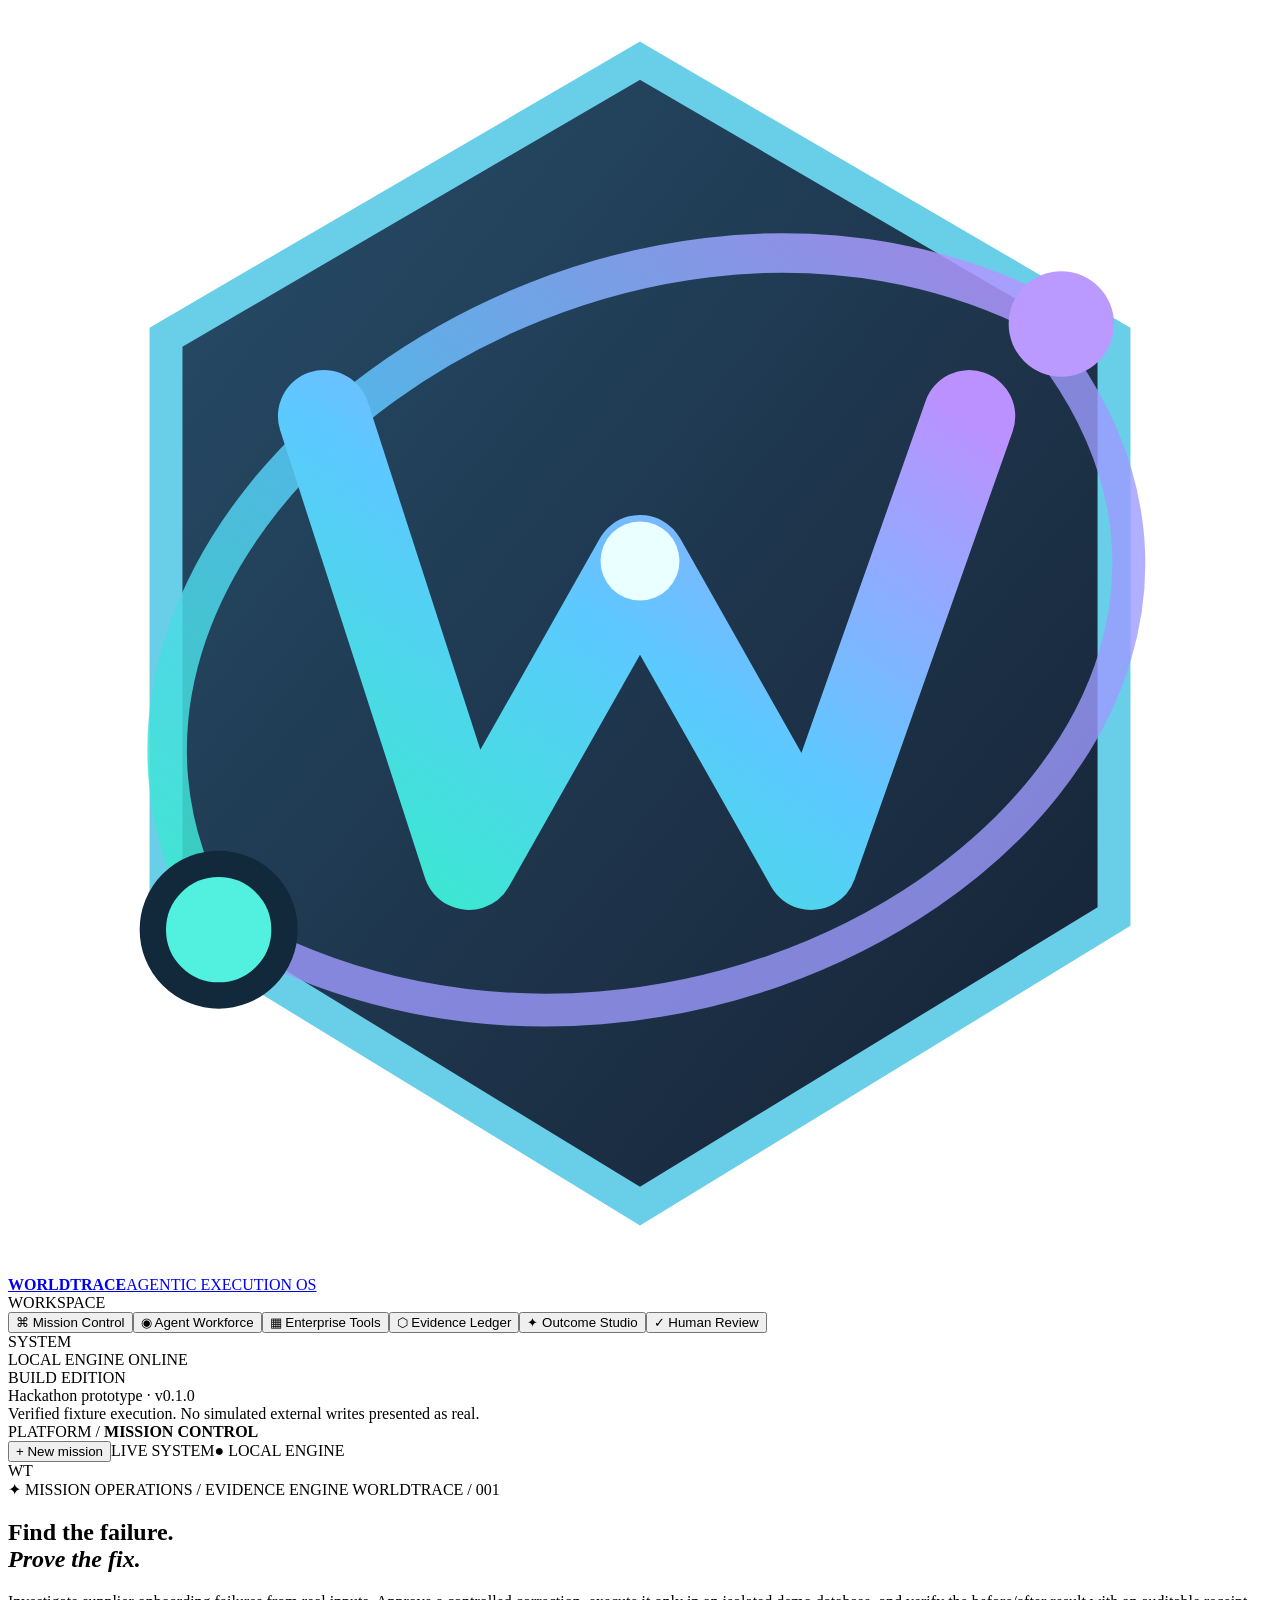
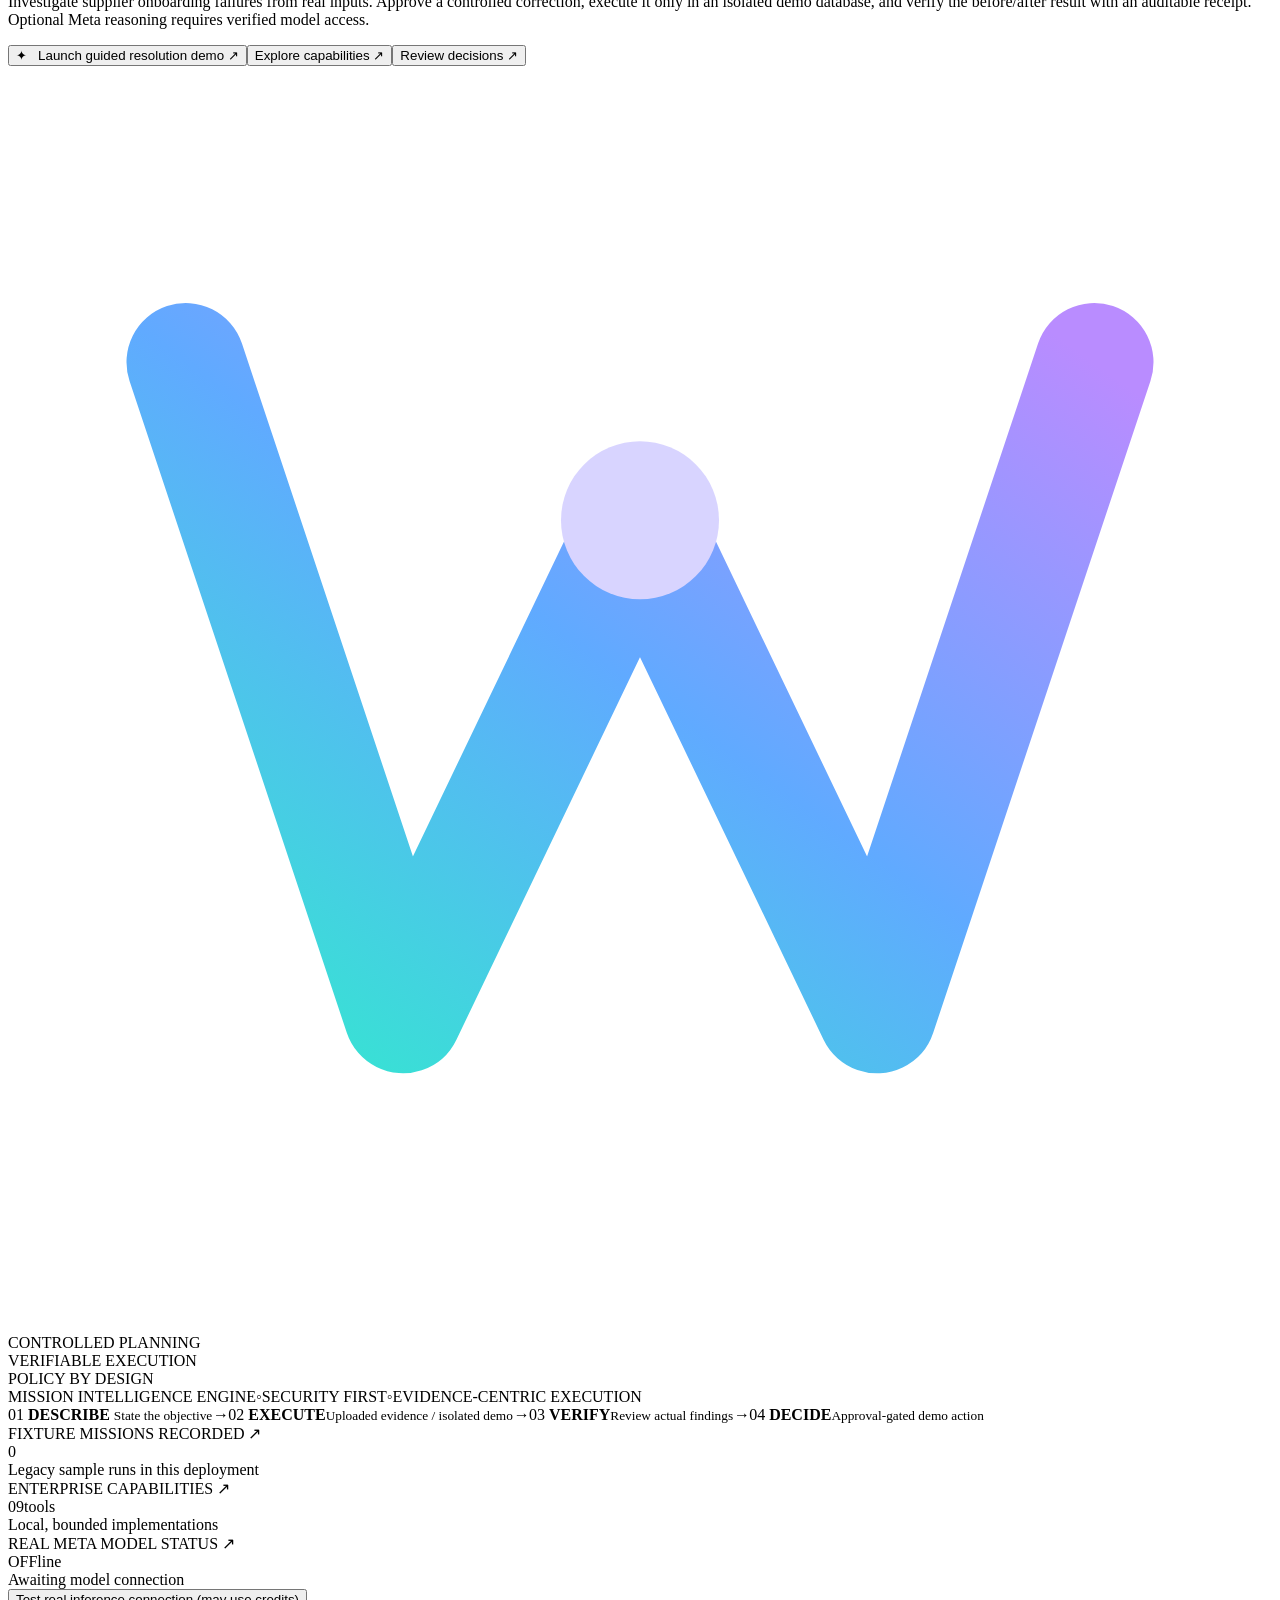
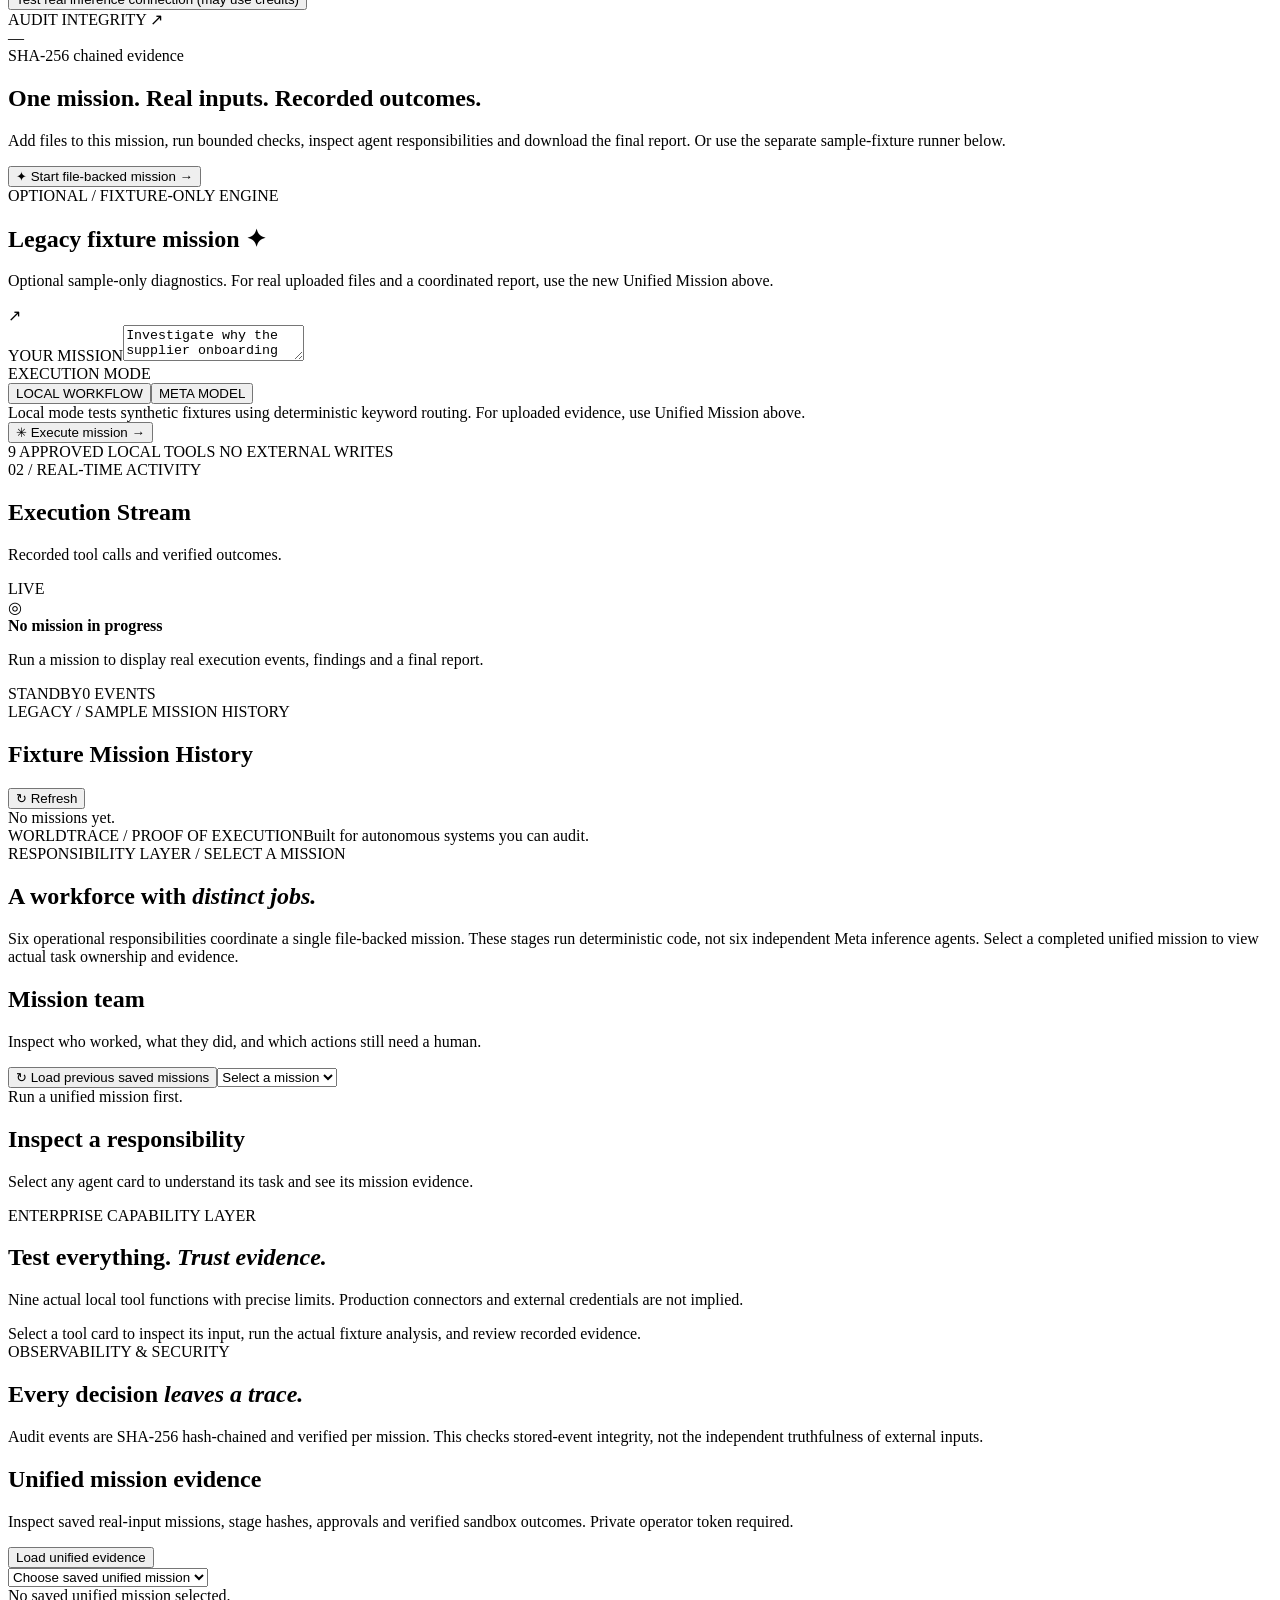
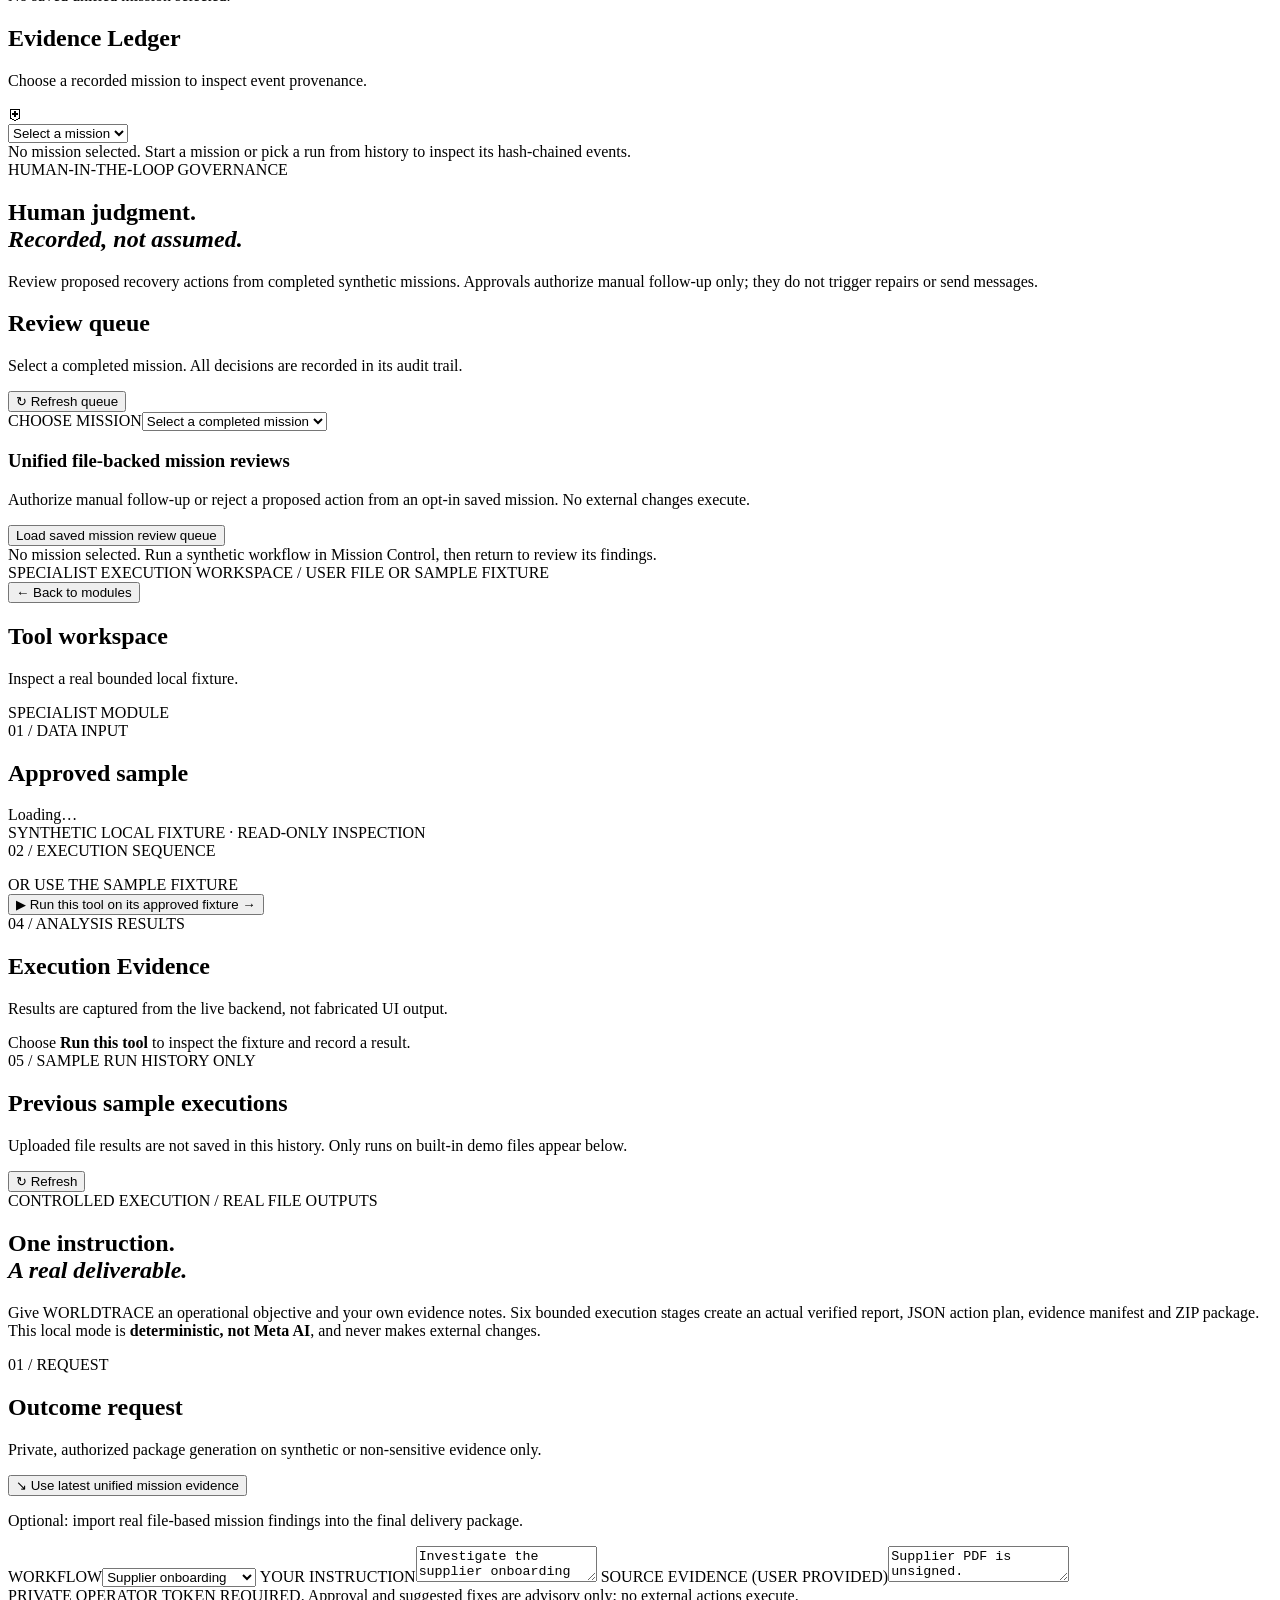
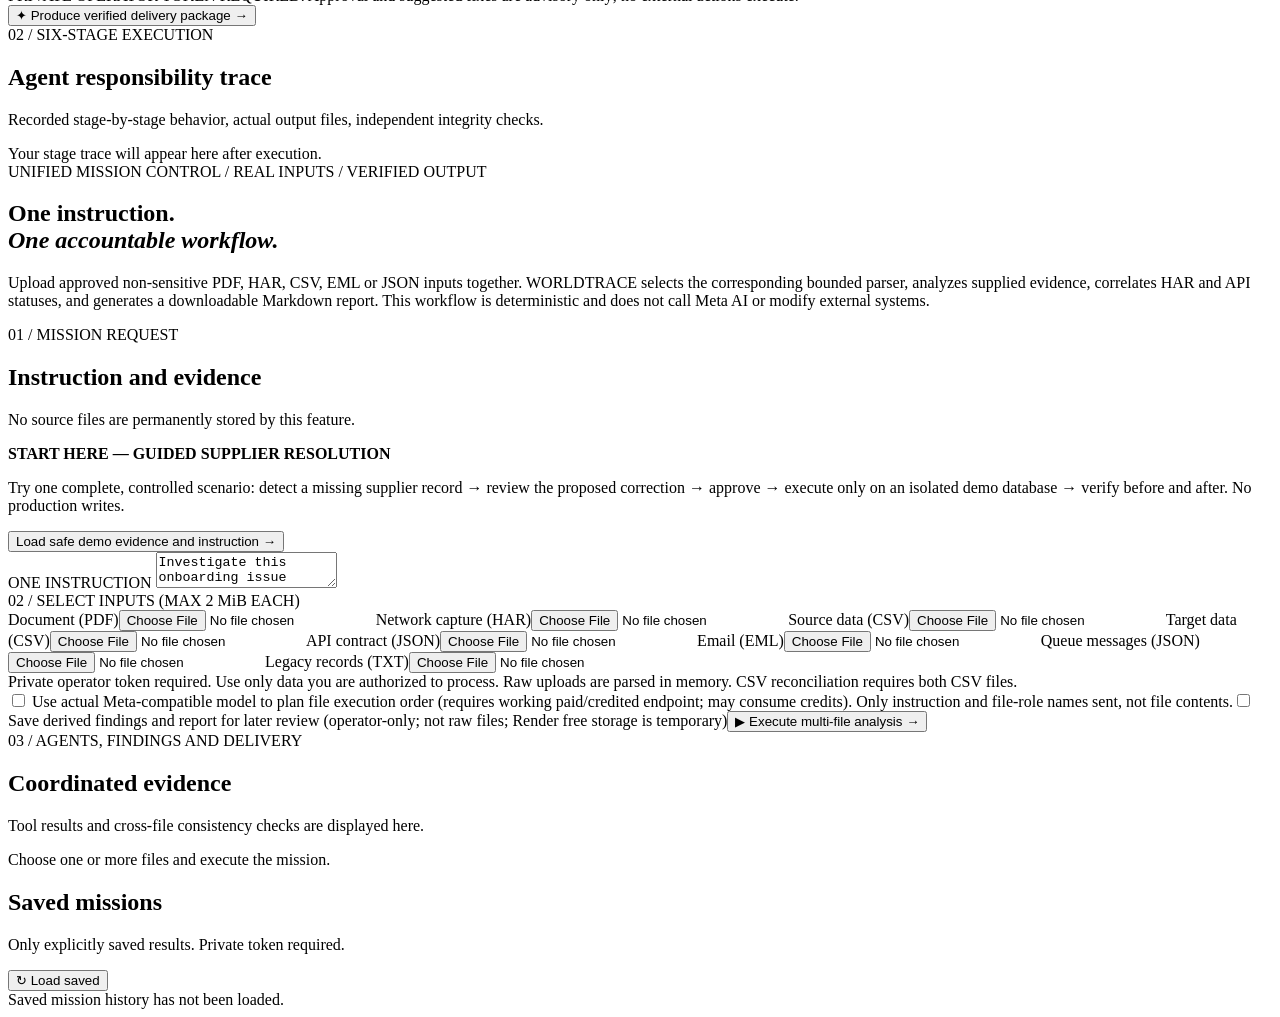
==== commit 68731e56: "Make homepage product-first and distinguish verified demo proof from unverified Meta inference" ====
--- a/static/index.html
+++ b/static/index.html
@@ -1,10 +1,10 @@
-<!DOCTYPE html><html lang="en"><head><meta charset="UTF-8"/><meta name="viewport" content="width=device-width,initial-scale=1"/><title>WORLDTRACE — Autonomous Execution. Verifiable Outcomes.</title><link rel="stylesheet" href="/assets/style.css?v=21"/></head><body>
+<!DOCTYPE html><html lang="en"><head><meta charset="UTF-8"/><meta name="viewport" content="width=device-width,initial-scale=1"/><title>WORLDTRACE — Autonomous Execution. Verifiable Outcomes.</title><link rel="stylesheet" href="/assets/style.css?v=22"/></head><body>
 <div class="shell"><aside class="sidebar"><a class="brand" href="/"><div class="mark" aria-label="WORLDTRACE logo"><svg viewBox="0 0 96 96" role="img" aria-label="WORLDTRACE orbital trace emblem"><defs><linearGradient id="markGlow" x1="0" y1="1" x2="1" y2="0"><stop stop-color="#39eacd"/><stop offset=".48" stop-color="#5cc9ff"/><stop offset="1" stop-color="#bb91ff"/></linearGradient><linearGradient id="markBase" x1="0" x2="1" y1="0" y2="1"><stop stop-color="#1d4563"/><stop offset="1" stop-color="#091528"/></linearGradient></defs><path d="M48 4 84 25 84 69 48 91 12 69 12 25Z" fill="url(#markBase)" stroke="#62cce6" stroke-width="2.5" opacity=".95"/><path d="M16 70C-2 40 46 5 80 24" fill="none" stroke="url(#markGlow)" stroke-width="3" stroke-linecap="round" opacity=".85"/><path d="M80 27C101 57 53 90 17 70" fill="none" stroke="#9e9bff" stroke-width="2.5" stroke-linecap="round" opacity=".8"/><path d="M24 31 35 65 48 42 61 65 73 31" fill="none" stroke="url(#markGlow)" stroke-width="7" stroke-linecap="round" stroke-linejoin="round"/><circle cx="16" cy="70" r="5" fill="#51f0df" stroke="#11293b" stroke-width="2"/><circle cx="80" cy="24" r="4" fill="#ba9aff"/><circle cx="48" cy="42" r="3" fill="#eaffff"/></svg></div><div><strong>WORLDTRACE</strong><span>AGENTIC EXECUTION OS</span></div></a>
 <div class="nav-label">WORKSPACE</div><nav><button class="navitem active" data-route="overview"><span class="nav-symbol">⌘</span> <span>Mission Control</span></button><button class="navitem" data-route="agents"><span class="nav-symbol">◉</span> <span>Agent Workforce</span></button><button class="navitem" data-route="tools"><span class="nav-symbol">▦</span> <span>Enterprise Tools</span></button><button class="navitem" data-route="audit"><span class="nav-symbol">⬡</span> <span>Evidence Ledger</span></button><button class="navitem" data-route="deliverables"><span class="nav-symbol">✦</span> <span>Outcome Studio</span></button><button class="navitem" data-route="reviews"><span class="nav-symbol">✓</span> <span>Human Review</span></button></nav>
 <div class="nav-label">SYSTEM</div><div class="system-small"><span class="pulse"></span> LOCAL ENGINE ONLINE</div><div class="sidebar-bottom"><div class="mini-label">BUILD EDITION</div><div class="small">Hackathon prototype · v0.1.0</div><div class="divider"></div><div class="small muted">Verified fixture execution. No simulated external writes presented as real.</div></div></aside>
 <main class="main"><header class="topbar"><div class="crumb">PLATFORM <span>/</span> <strong id="crumb">MISSION CONTROL</strong></div><div class="top-right"><button type="button" class="top-action" id="topNewMission">+ New mission</button><span class="timebadge" id="clock">LIVE SYSTEM</span><span class="connection" id="connection">● LOCAL ENGINE</span><div class="avatar">WT</div></div></header>
-<section id="overview" class="page shown"><div class="hero"><div class="hero-overline"><span class="star">✦</span> MISSION OPERATIONS / EVIDENCE ENGINE <span class="hero-rule"></span> WORLDTRACE / 001</div><div class="hero-columns"><div><h1>One command.<br/><em>Every outcome traceable.</em></h1><p>An execution workspace for bounded specialist tools, source-linked findings, reviewable decisions and audit-ready evidence. Built to show what ran, what failed, and what still needs a human.</p><div class="hero-actions"><button class="primary-btn" id="focusGoal">✦ &nbsp; Start unified mission <span>↗</span></button><button class="ghost-btn" id="jumpWorkflow">Explore capabilities <span>↗</span></button><button class="ghost-btn" id="jumpReview">Review decisions <span>↗</span></button></div></div><div class="orb-wrap" aria-hidden="true"><div class="orb-grid"></div><div class="orb outer"></div><div class="orb mid"></div><div class="orb inner"><svg viewBox="0 0 64 64" aria-hidden="true"><defs><linearGradient id="heroTrace" x1="0" y1="1" x2="1" y2="0"><stop stop-color="#34e7d0"/><stop offset=".5" stop-color="#60aaff"/><stop offset="1" stop-color="#b98cff"/></linearGradient></defs><path d="M9 15L20 48L32 23L44 48L55 15" stroke="url(#heroTrace)" stroke-width="6" stroke-linecap="round" stroke-linejoin="round" fill="none"/><circle cx="32" cy="23" r="4" fill="#d8d4ff"/></svg></div><div class="orb-tag tag1">CONTROLLED PLANNING</div><div class="orb-tag tag2">VERIFIABLE EXECUTION</div><div class="orb-tag tag3">POLICY BY DESIGN</div></div></div><div class="hero-footer"><span>MISSION INTELLIGENCE ENGINE</span><span>◦</span><span>SECURITY FIRST</span><span>◦</span><span>EVIDENCE-CENTRIC EXECUTION</span></div></div>
-<div class="workspace-path"><span>01 <b>DESCRIBE</b> <small>State the objective</small></span><i>→</i><span>02 <b>EXECUTE</b><small>Scoped synthetic tools</small></span><i>→</i><span>03 <b>VERIFY</b><small>Review actual findings</small></span><i>→</i><span>04 <b>DECIDE</b><small>Human-approved follow-up</small></span></div><div class="metrics"><div class="metric"><div class="metric-top">MISSIONS EXECUTED <span>↗</span></div><div class="metric-value" id="metricMissions">0</div><div class="metric-foot">Recorded in this deployment</div></div><div class="metric"><div class="metric-top">ENTERPRISE CAPABILITIES <span>↗</span></div><div class="metric-value">09<span class="metric-unit">tools</span></div><div class="metric-foot">Local, bounded implementations</div></div><div class="metric"><div class="metric-top">REAL META INFERENCE <span>↗</span></div><div class="metric-value" id="metricModel">OFF<span class="metric-unit">line</span></div><div class="metric-foot" id="modelFoot">Awaiting model connection</div><button type="button" id="probeModel" class="tiny-btn model-probe-btn">Test real inference connection (may use credits)</button><div id="probeModelResult" class="model-probe-result" role="status"></div></div><div class="metric"><div class="metric-top">AUDIT INTEGRITY <span>↗</span></div><div class="metric-value" id="metricAudit">—</div><div class="metric-foot">SHA-256 chained evidence</div></div></div>
+<section id="overview" class="page shown"><div class="hero"><div class="hero-overline"><span class="star">✦</span> MISSION OPERATIONS / EVIDENCE ENGINE <span class="hero-rule"></span> WORLDTRACE / 001</div><div class="hero-columns"><div><h1>Find the failure.<br/><em>Prove the fix.</em></h1><p>Investigate supplier onboarding failures from real inputs. Approve a controlled correction, execute it only in an isolated demo database, and verify the before/after result with an auditable receipt. Optional Meta reasoning requires verified model access.</p><div class="hero-actions"><button class="primary-btn" id="focusGoal">✦ &nbsp; Launch guided resolution demo <span>↗</span></button><button class="ghost-btn" id="jumpWorkflow">Explore capabilities <span>↗</span></button><button class="ghost-btn" id="jumpReview">Review decisions <span>↗</span></button></div></div><div class="orb-wrap" aria-hidden="true"><div class="orb-grid"></div><div class="orb outer"></div><div class="orb mid"></div><div class="orb inner"><svg viewBox="0 0 64 64" aria-hidden="true"><defs><linearGradient id="heroTrace" x1="0" y1="1" x2="1" y2="0"><stop stop-color="#34e7d0"/><stop offset=".5" stop-color="#60aaff"/><stop offset="1" stop-color="#b98cff"/></linearGradient></defs><path d="M9 15L20 48L32 23L44 48L55 15" stroke="url(#heroTrace)" stroke-width="6" stroke-linecap="round" stroke-linejoin="round" fill="none"/><circle cx="32" cy="23" r="4" fill="#d8d4ff"/></svg></div><div class="orb-tag tag1">CONTROLLED PLANNING</div><div class="orb-tag tag2">VERIFIABLE EXECUTION</div><div class="orb-tag tag3">POLICY BY DESIGN</div></div></div><div class="hero-footer"><span>MISSION INTELLIGENCE ENGINE</span><span>◦</span><span>SECURITY FIRST</span><span>◦</span><span>EVIDENCE-CENTRIC EXECUTION</span></div></div>
+<div class="workspace-path"><span>01 <b>DESCRIBE</b> <small>State the objective</small></span><i>→</i><span>02 <b>EXECUTE</b><small>Uploaded evidence / isolated demo</small></span><i>→</i><span>03 <b>VERIFY</b><small>Review actual findings</small></span><i>→</i><span>04 <b>DECIDE</b><small>Approval-gated demo action</small></span></div><div class="metrics"><div class="metric"><div class="metric-top">FIXTURE MISSIONS RECORDED <span>↗</span></div><div class="metric-value" id="metricMissions">0</div><div class="metric-foot">Legacy sample runs in this deployment</div></div><div class="metric"><div class="metric-top">ENTERPRISE CAPABILITIES <span>↗</span></div><div class="metric-value">09<span class="metric-unit">tools</span></div><div class="metric-foot">Local, bounded implementations</div></div><div class="metric"><div class="metric-top">REAL META MODEL STATUS <span>↗</span></div><div class="metric-value" id="metricModel">OFF<span class="metric-unit">line</span></div><div class="metric-foot" id="modelFoot">Awaiting model connection</div><button type="button" id="probeModel" class="tiny-btn model-probe-btn">Test real inference connection (may use credits)</button><div id="probeModelResult" class="model-probe-result" role="status"></div></div><div class="metric"><div class="metric-top">AUDIT INTEGRITY <span>↗</span></div><div class="metric-value" id="metricAudit">—</div><div class="metric-foot">SHA-256 chained evidence</div></div></div>
 <div class="unified-intro"><h2>One mission. Real inputs. Recorded outcomes.</h2><p>Add files to this mission, run bounded checks, inspect agent responsibilities and download the final report. Or use the separate sample-fixture runner below.</p><button type="button" class="primary-btn" id="openUnifiedMission">✦ Start file-backed mission →</button></div><div class="main-grid"><section class="panel mission-panel" id="missionComposer"><div class="panel-header"><div><div class="eyebrow">OPTIONAL / FIXTURE-ONLY ENGINE</div><h2>Legacy fixture mission <span class="subtitle-dot">✦</span></h2><p>Optional sample-only diagnostics. For real uploaded files and a coordinated report, use the new Unified Mission above.</p></div><span class="panel-top-icon">↗</span></div><label for="goal">YOUR MISSION</label><textarea id="goal" maxlength="1500" spellcheck="true">Investigate why the supplier onboarding workflow is failing. Inspect the PDF, email, network logs, ETL data, database, API contract and integration checks. Produce a verified evidence report.</textarea><div class="mode-row"><span>EXECUTION MODE</span><div class="segmented"><button id="modeLocal" class="selected">LOCAL WORKFLOW</button><button id="modeModel">META MODEL</button></div></div><div class="mode-explainer" id="modeInfo">Local mode tests synthetic fixtures using deterministic keyword routing. For uploaded evidence, use Unified Mission above.</div><button class="run-btn" id="run"><span>✳</span> Execute mission <span>→</span></button><div class="under-run"><span><i class="dot cyan"></i> 9 APPROVED LOCAL TOOLS</span><span><i class="dot violet"></i> NO EXTERNAL WRITES</span></div><div class="error" id="error" role="alert" hidden></div></section>
 <section class="panel run-panel"><div class="panel-header"><div><div class="eyebrow">02 / REAL-TIME ACTIVITY</div><h2>Execution Stream</h2><p>Recorded tool calls and verified outcomes.</p></div><div class="live-chip"><span class="pulse"></span> LIVE</div></div><div class="stream" id="stream"><div class="empty-stream"><div class="empty-glyph">◎</div><b>No mission in progress</b><p>Run a mission to display real execution events, findings and a final report.</p></div></div><div class="stream-bottom"><span id="streamStatus">STANDBY</span><span id="streamCount">0 EVENTS</span></div></section></div>
 <section class="panel history-panel"><div class="panel-header"><div><div class="eyebrow">LEGACY / SAMPLE MISSION HISTORY</div><h2>Fixture Mission History</h2></div><button class="tiny-btn" id="refresh">↻ Refresh</button></div><div id="missionHistory" class="history"><div class="muted">No missions yet.</div></div></section>
@@ -68,4 +68,4 @@
 <section class="panel"><div class="panel-header"><div><div class="eyebrow">03 / AGENTS, FINDINGS AND DELIVERY</div><h2>Coordinated evidence</h2><p>Tool results and cross-file consistency checks are displayed here.</p></div></div>
 <div id="multiResults" class="module-result-placeholder">Choose one or more files and execute the mission.</div><div class="unified-saved"><div class="panel-header"><div><h2>Saved missions</h2><p>Only explicitly saved results. Private token required.</p></div><button id="loadUnifiedHistory" type="button" class="tiny-btn">↻ Load saved</button></div><div id="unifiedHistory" class="workspace-history">Saved mission history has not been loaded.</div></div>
 </section>
-</div></section></main></div><script src="/assets/app.js?v=21" defer></script></body></html>
+</div></section></main></div><script src="/assets/app.js?v=22" defer></script></body></html>
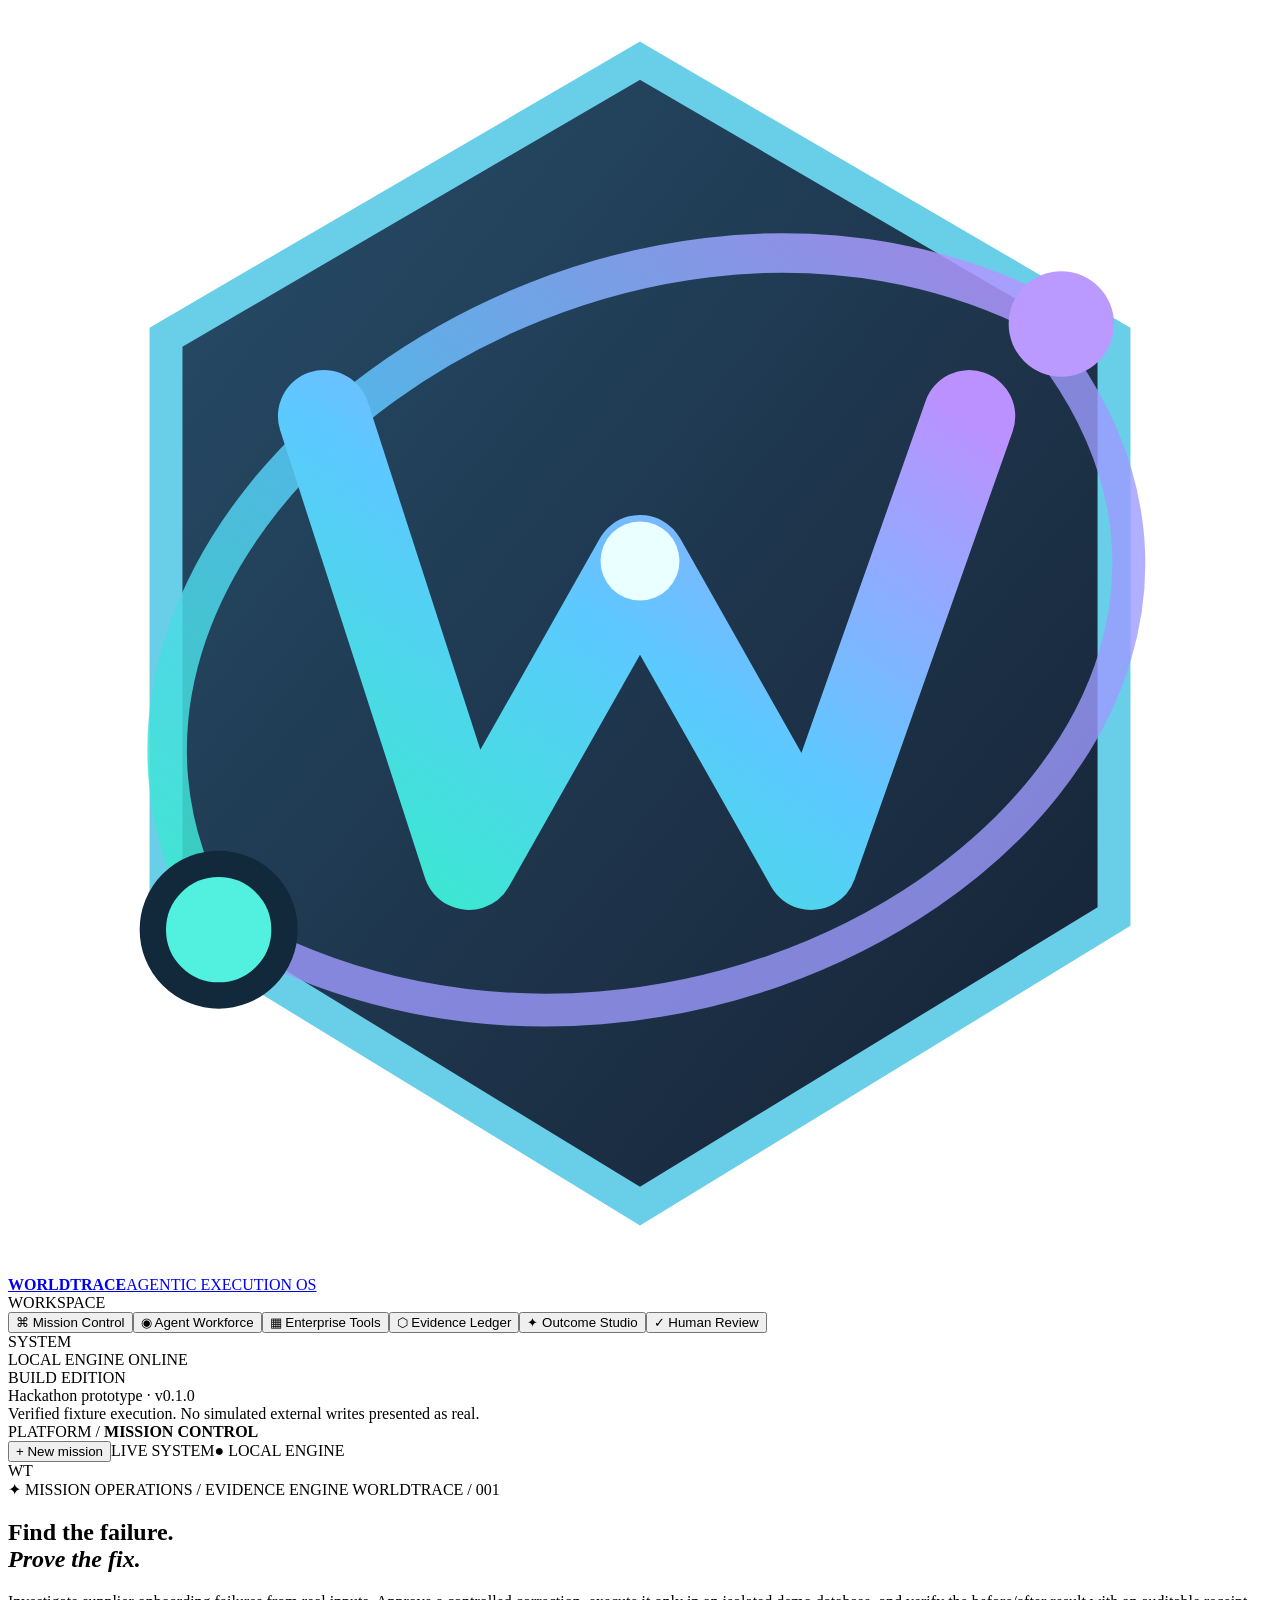
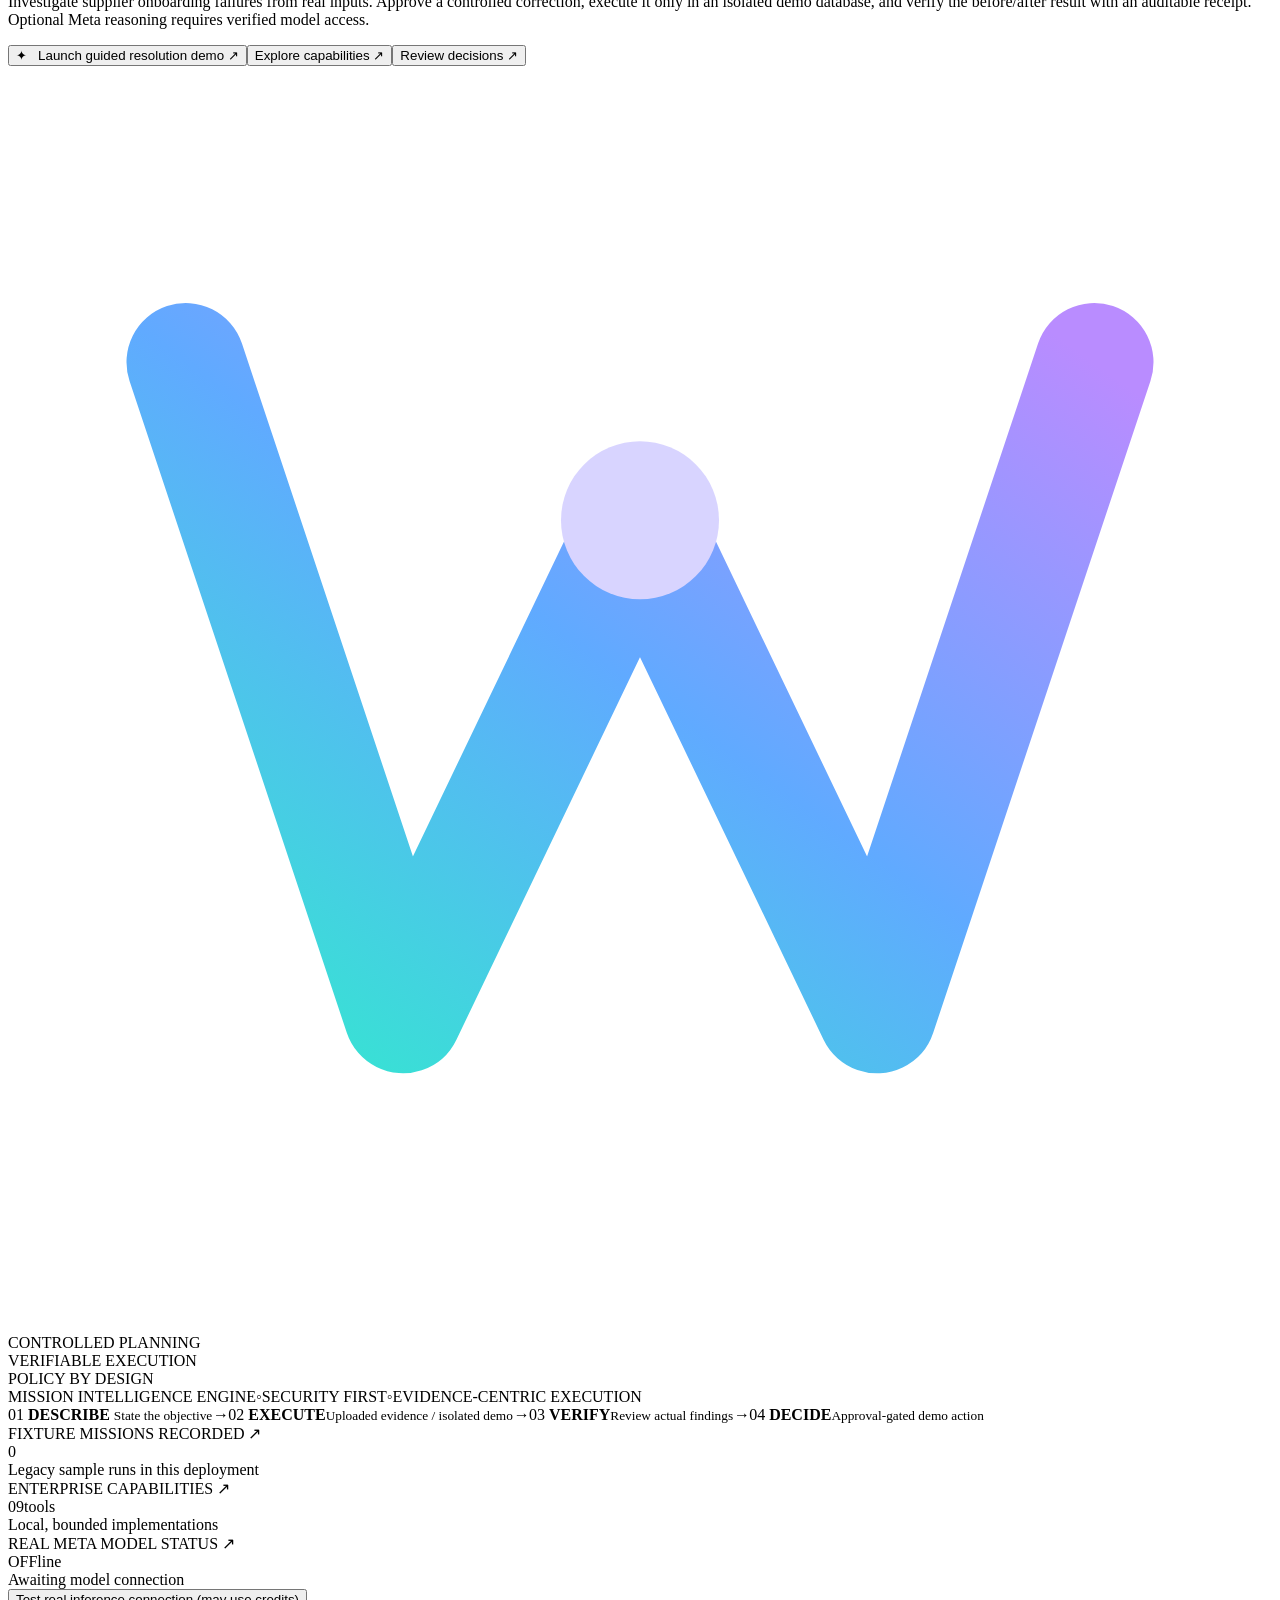
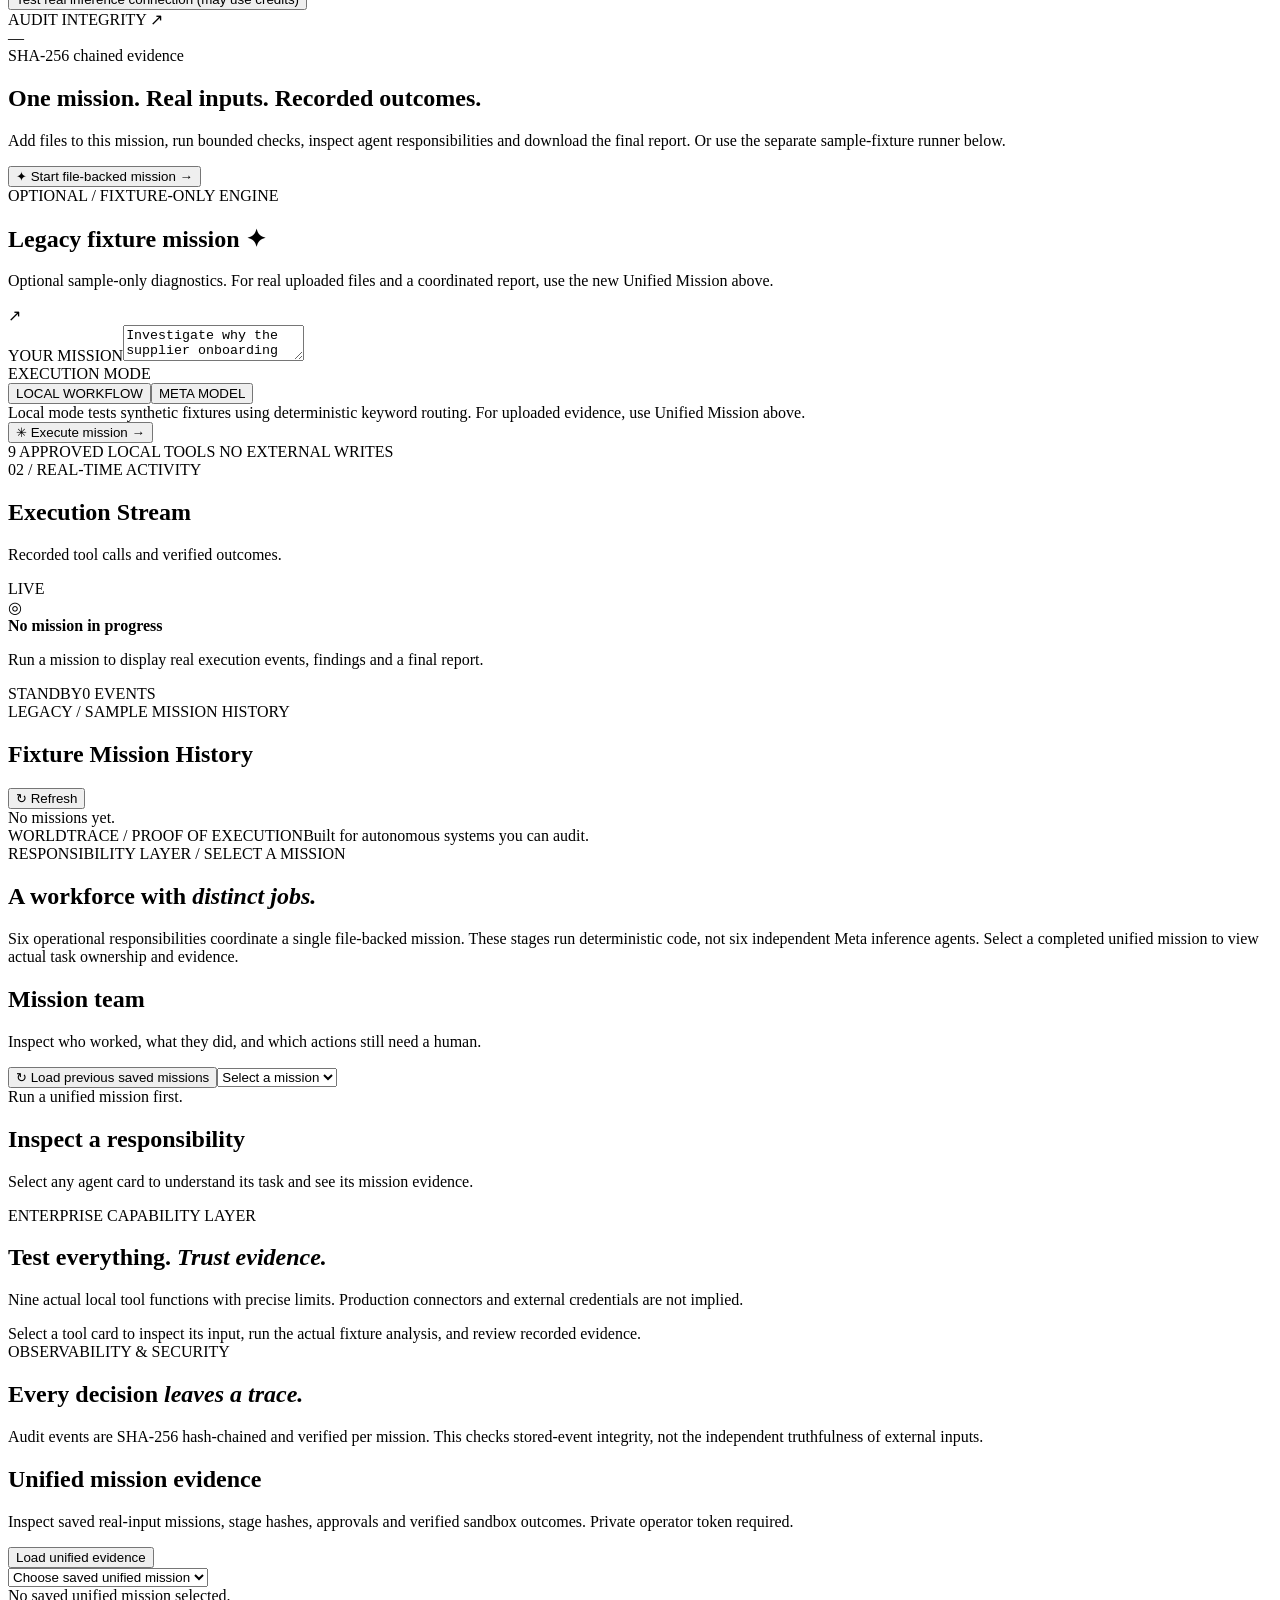
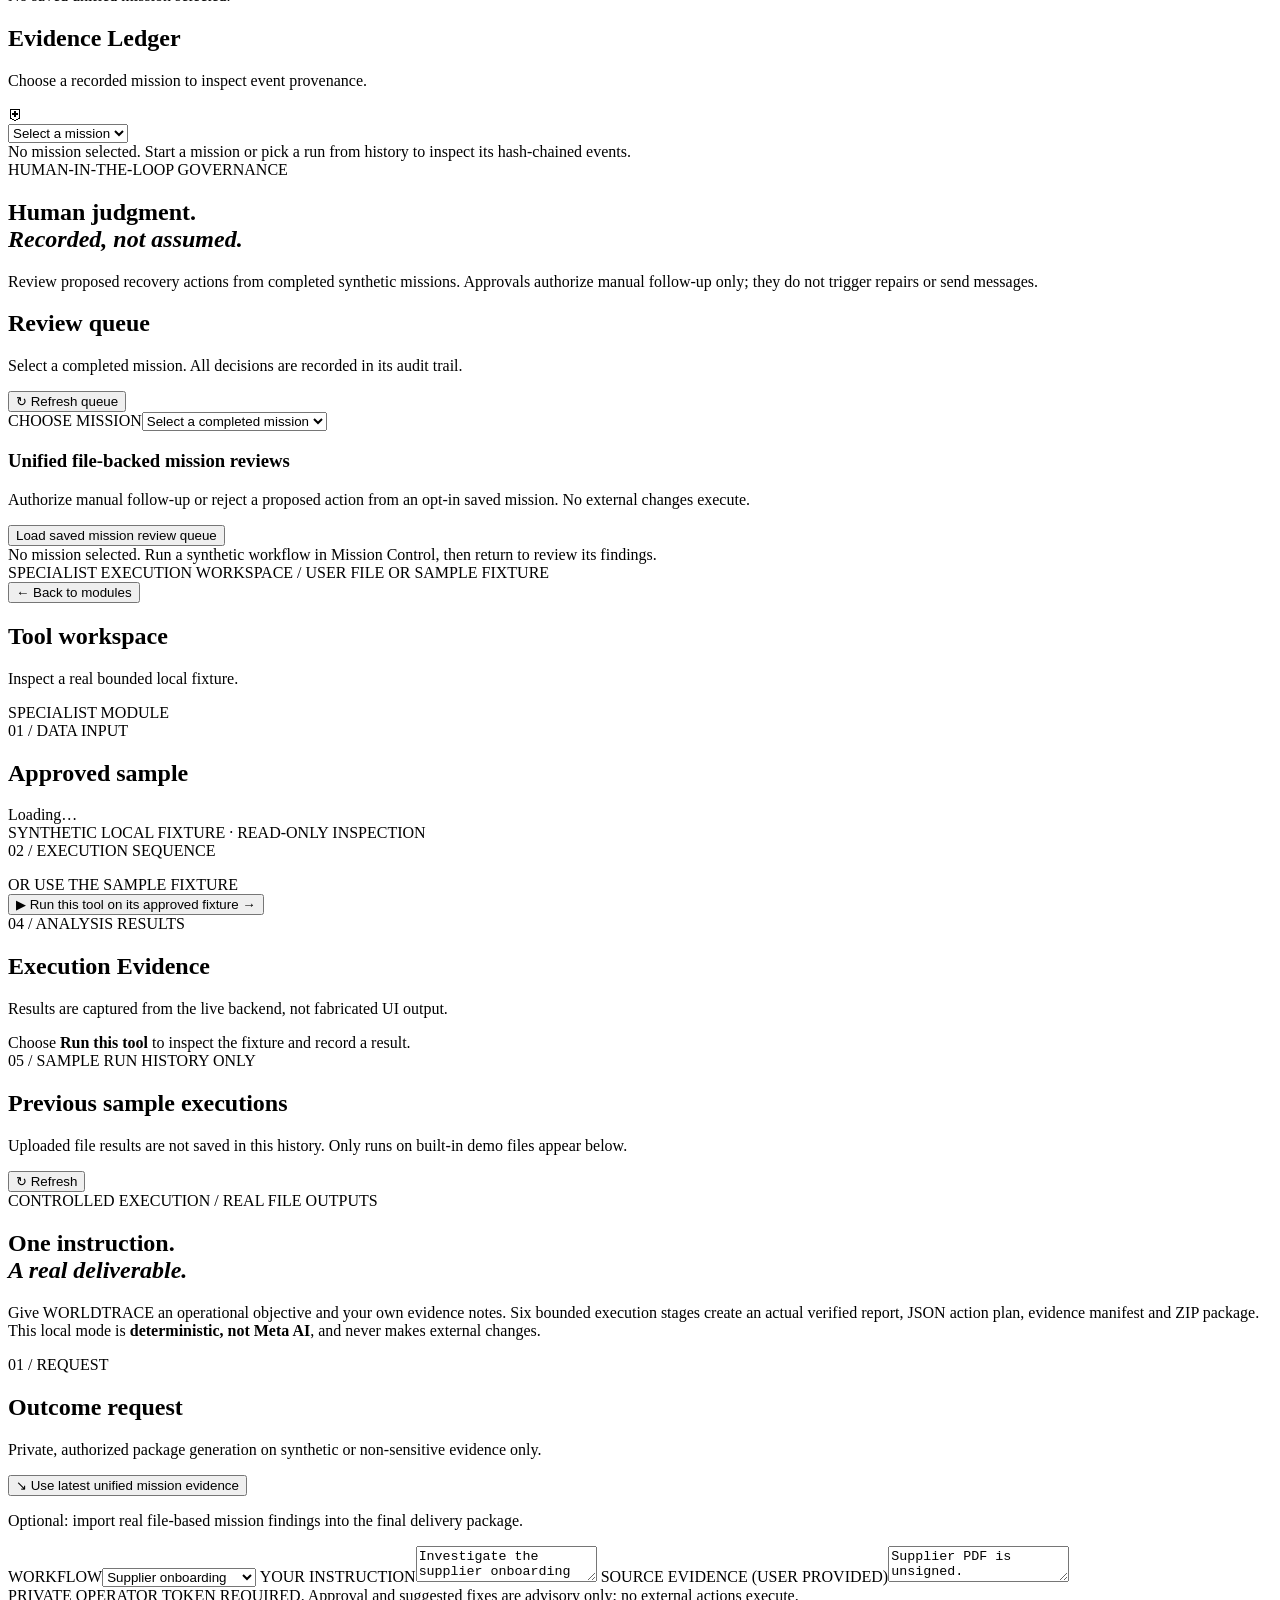
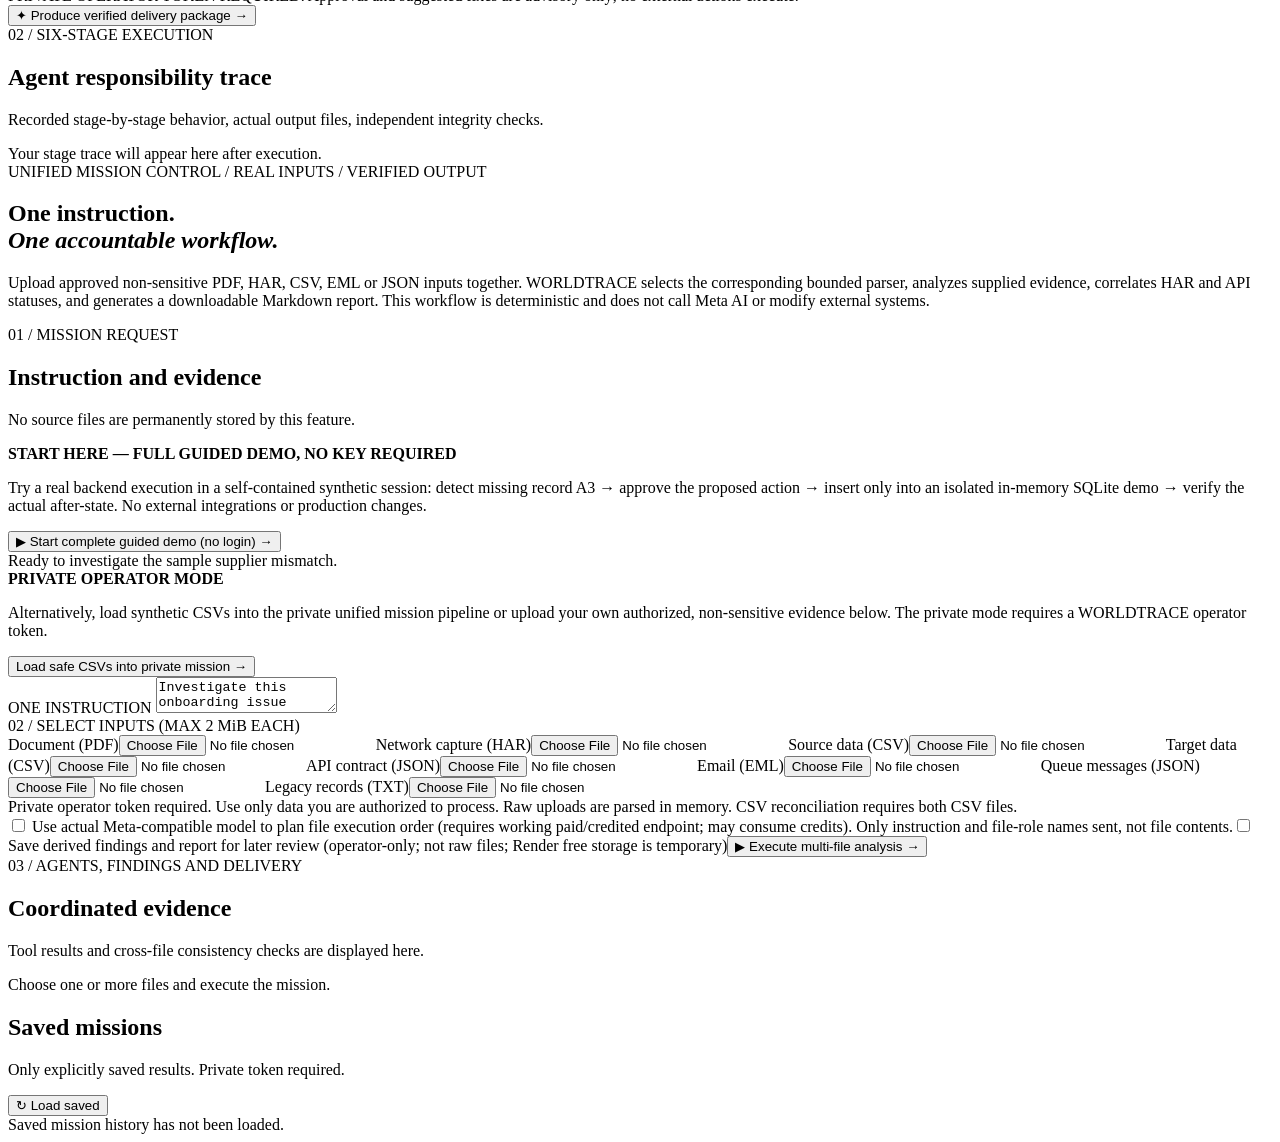
==== commit 5ccb7150: "Make full synthetic supplier resolution publicly testable without exposing private operator secrets" ====
--- a/static/index.html
+++ b/static/index.html
@@ -1,4 +1,4 @@
-<!DOCTYPE html><html lang="en"><head><meta charset="UTF-8"/><meta name="viewport" content="width=device-width,initial-scale=1"/><title>WORLDTRACE — Autonomous Execution. Verifiable Outcomes.</title><link rel="stylesheet" href="/assets/style.css?v=22"/></head><body>
+<!DOCTYPE html><html lang="en"><head><meta charset="UTF-8"/><meta name="viewport" content="width=device-width,initial-scale=1"/><title>WORLDTRACE — Autonomous Execution. Verifiable Outcomes.</title><link rel="stylesheet" href="/assets/style.css?v=23"/></head><body>
 <div class="shell"><aside class="sidebar"><a class="brand" href="/"><div class="mark" aria-label="WORLDTRACE logo"><svg viewBox="0 0 96 96" role="img" aria-label="WORLDTRACE orbital trace emblem"><defs><linearGradient id="markGlow" x1="0" y1="1" x2="1" y2="0"><stop stop-color="#39eacd"/><stop offset=".48" stop-color="#5cc9ff"/><stop offset="1" stop-color="#bb91ff"/></linearGradient><linearGradient id="markBase" x1="0" x2="1" y1="0" y2="1"><stop stop-color="#1d4563"/><stop offset="1" stop-color="#091528"/></linearGradient></defs><path d="M48 4 84 25 84 69 48 91 12 69 12 25Z" fill="url(#markBase)" stroke="#62cce6" stroke-width="2.5" opacity=".95"/><path d="M16 70C-2 40 46 5 80 24" fill="none" stroke="url(#markGlow)" stroke-width="3" stroke-linecap="round" opacity=".85"/><path d="M80 27C101 57 53 90 17 70" fill="none" stroke="#9e9bff" stroke-width="2.5" stroke-linecap="round" opacity=".8"/><path d="M24 31 35 65 48 42 61 65 73 31" fill="none" stroke="url(#markGlow)" stroke-width="7" stroke-linecap="round" stroke-linejoin="round"/><circle cx="16" cy="70" r="5" fill="#51f0df" stroke="#11293b" stroke-width="2"/><circle cx="80" cy="24" r="4" fill="#ba9aff"/><circle cx="48" cy="42" r="3" fill="#eaffff"/></svg></div><div><strong>WORLDTRACE</strong><span>AGENTIC EXECUTION OS</span></div></a>
 <div class="nav-label">WORKSPACE</div><nav><button class="navitem active" data-route="overview"><span class="nav-symbol">⌘</span> <span>Mission Control</span></button><button class="navitem" data-route="agents"><span class="nav-symbol">◉</span> <span>Agent Workforce</span></button><button class="navitem" data-route="tools"><span class="nav-symbol">▦</span> <span>Enterprise Tools</span></button><button class="navitem" data-route="audit"><span class="nav-symbol">⬡</span> <span>Evidence Ledger</span></button><button class="navitem" data-route="deliverables"><span class="nav-symbol">✦</span> <span>Outcome Studio</span></button><button class="navitem" data-route="reviews"><span class="nav-symbol">✓</span> <span>Human Review</span></button></nav>
 <div class="nav-label">SYSTEM</div><div class="system-small"><span class="pulse"></span> LOCAL ENGINE ONLINE</div><div class="sidebar-bottom"><div class="mini-label">BUILD EDITION</div><div class="small">Hackathon prototype · v0.1.0</div><div class="divider"></div><div class="small muted">Verified fixture execution. No simulated external writes presented as real.</div></div></aside>
@@ -43,9 +43,14 @@
 <div class="workspace-columns">
 <section class="panel"><div class="panel-header"><div><div class="eyebrow">01 / MISSION REQUEST</div><h2>Instruction and evidence</h2><p>No source files are permanently stored by this feature.</p></div></div>
 <div class="guided-demo">
-<strong>START HERE — GUIDED SUPPLIER RESOLUTION</strong>
-<p>Try one complete, controlled scenario: detect a missing supplier record → review the proposed correction → approve → execute only on an isolated demo database → verify before and after. No production writes.</p>
-<button type="button" class="run-btn secondary-run" id="loadGuidedDemo">Load safe demo evidence and instruction →</button>
+<strong>START HERE — FULL GUIDED DEMO, NO KEY REQUIRED</strong>
+<p>Try a real backend execution in a self-contained synthetic session: detect missing record A3 → approve the proposed action → insert only into an isolated in-memory SQLite demo → verify the actual after-state. No external integrations or production changes.</p>
+<button type="button" class="run-btn secondary-run" id="startPublicDemo">▶ Start complete guided demo (no login) →</button>
+<div id="publicDemoOutput" aria-live="polite"><div class="mini-status">Ready to investigate the sample supplier mismatch.</div></div>
+<div class="demo-mode-divider"></div>
+<strong>PRIVATE OPERATOR MODE</strong>
+<p>Alternatively, load synthetic CSVs into the private unified mission pipeline or upload your own authorized, non-sensitive evidence below. The private mode requires a WORLDTRACE operator token.</p>
+<button type="button" class="tiny-btn" id="loadGuidedDemo">Load safe CSVs into private mission →</button>
 <div id="guidedDemoStatus" class="mini-status" role="status"></div>
 </div>
 <label class="field-label" for="multiGoal">ONE INSTRUCTION</label>
@@ -68,4 +73,4 @@
 <section class="panel"><div class="panel-header"><div><div class="eyebrow">03 / AGENTS, FINDINGS AND DELIVERY</div><h2>Coordinated evidence</h2><p>Tool results and cross-file consistency checks are displayed here.</p></div></div>
 <div id="multiResults" class="module-result-placeholder">Choose one or more files and execute the mission.</div><div class="unified-saved"><div class="panel-header"><div><h2>Saved missions</h2><p>Only explicitly saved results. Private token required.</p></div><button id="loadUnifiedHistory" type="button" class="tiny-btn">↻ Load saved</button></div><div id="unifiedHistory" class="workspace-history">Saved mission history has not been loaded.</div></div>
 </section>
-</div></section></main></div><script src="/assets/app.js?v=22" defer></script></body></html>
+</div></section></main></div><script src="/assets/app.js?v=23" defer></script></body></html>
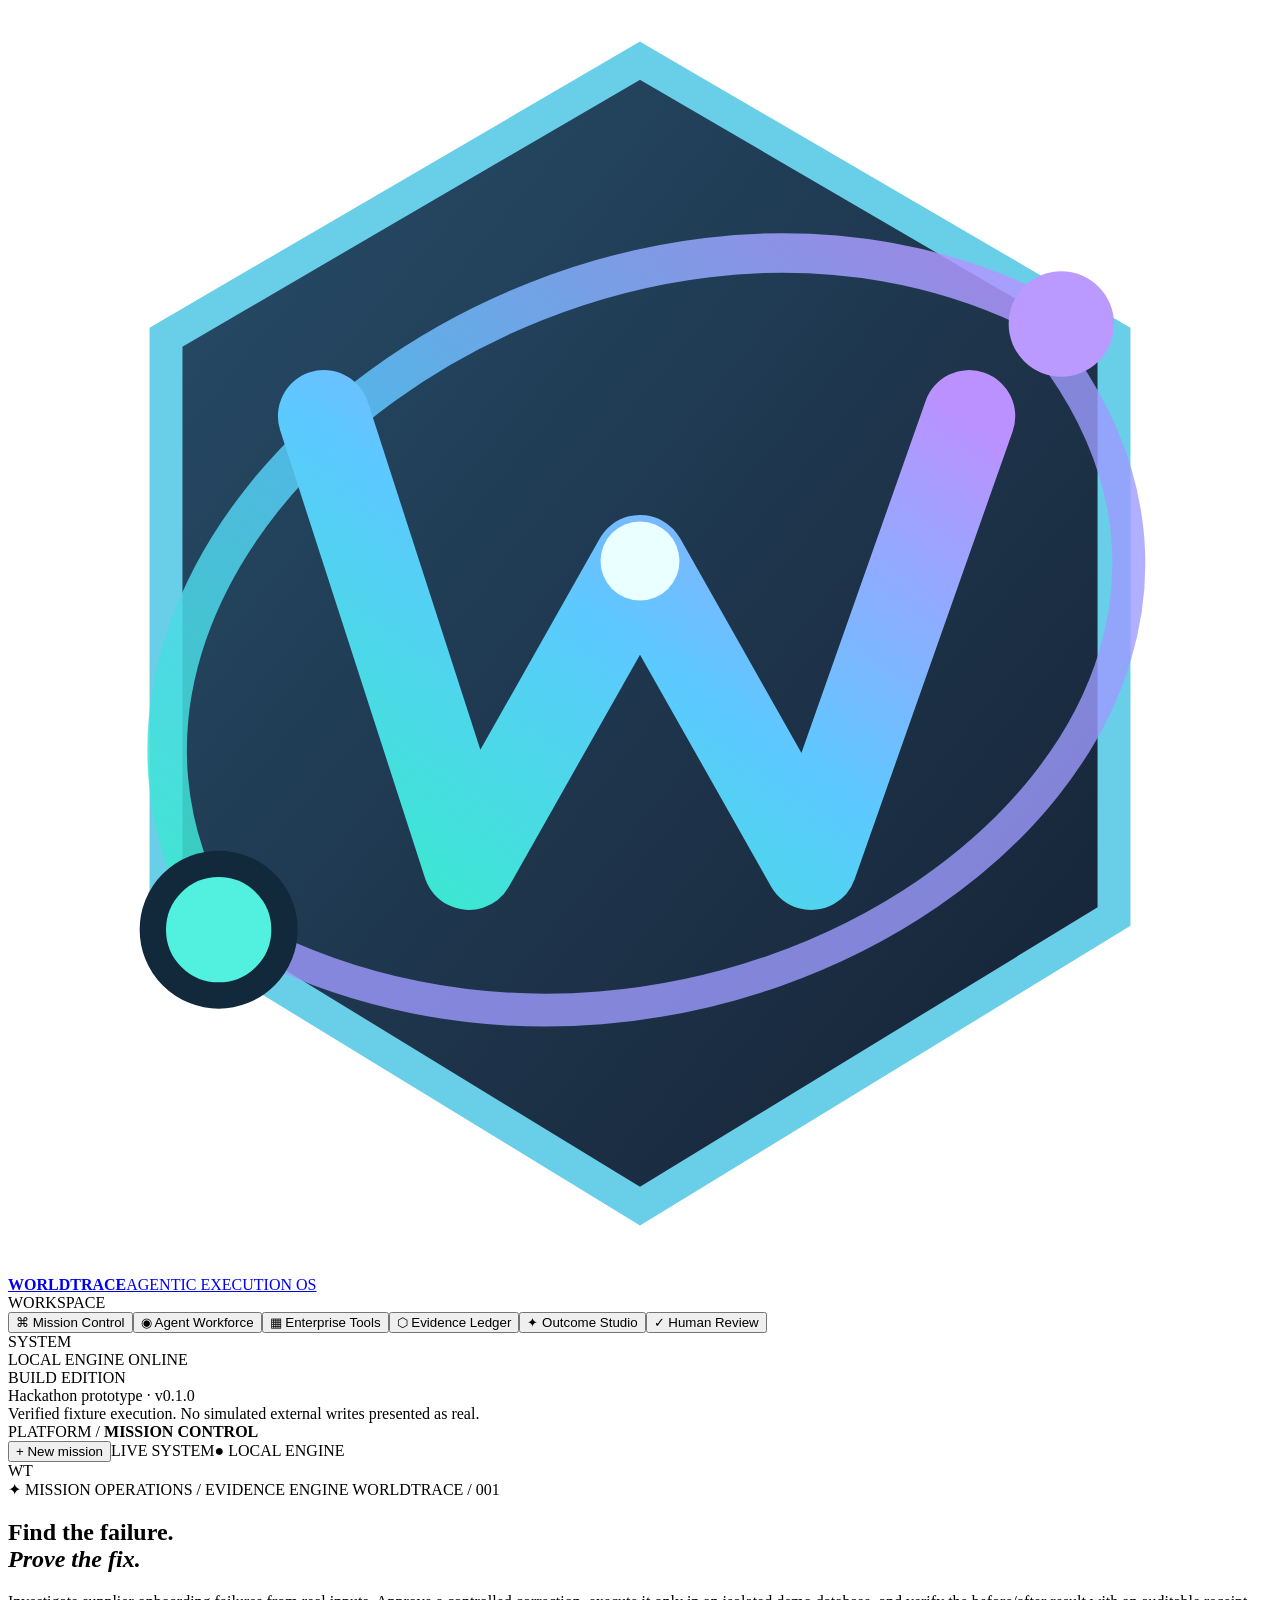
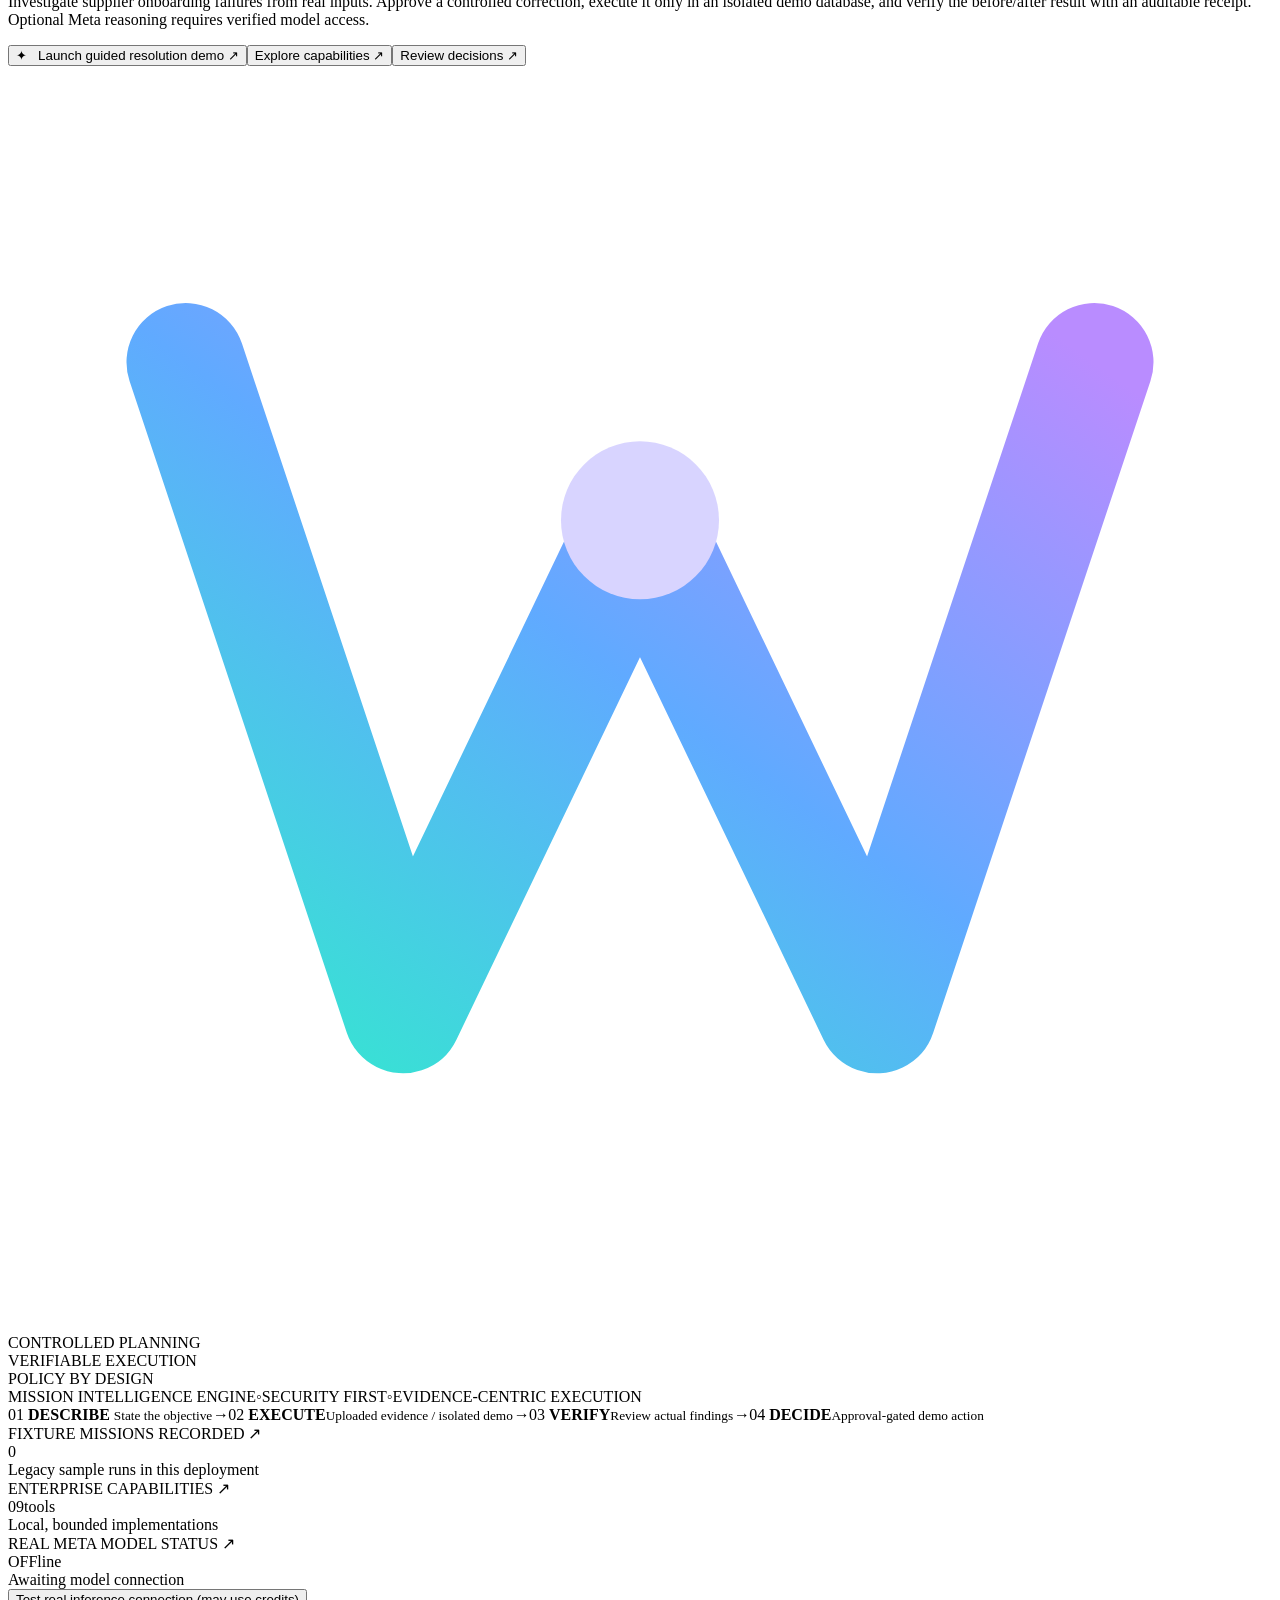
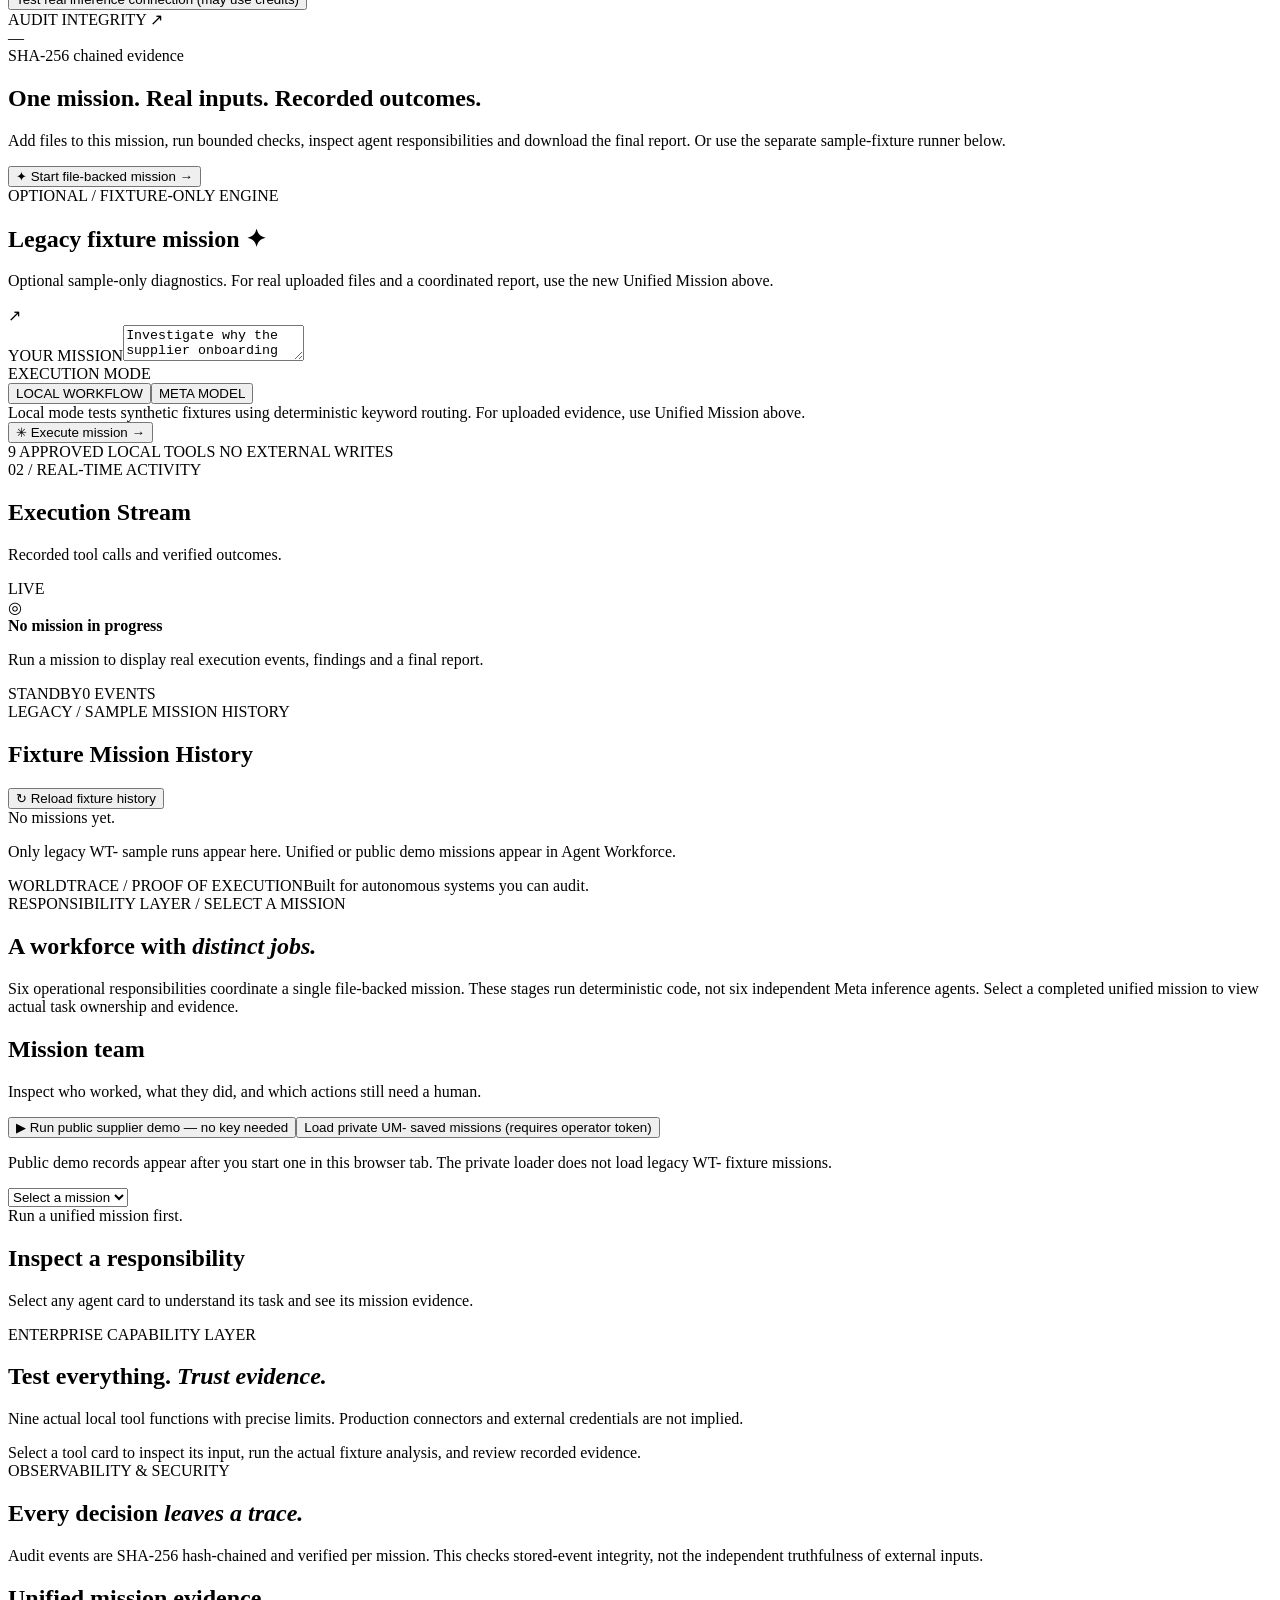
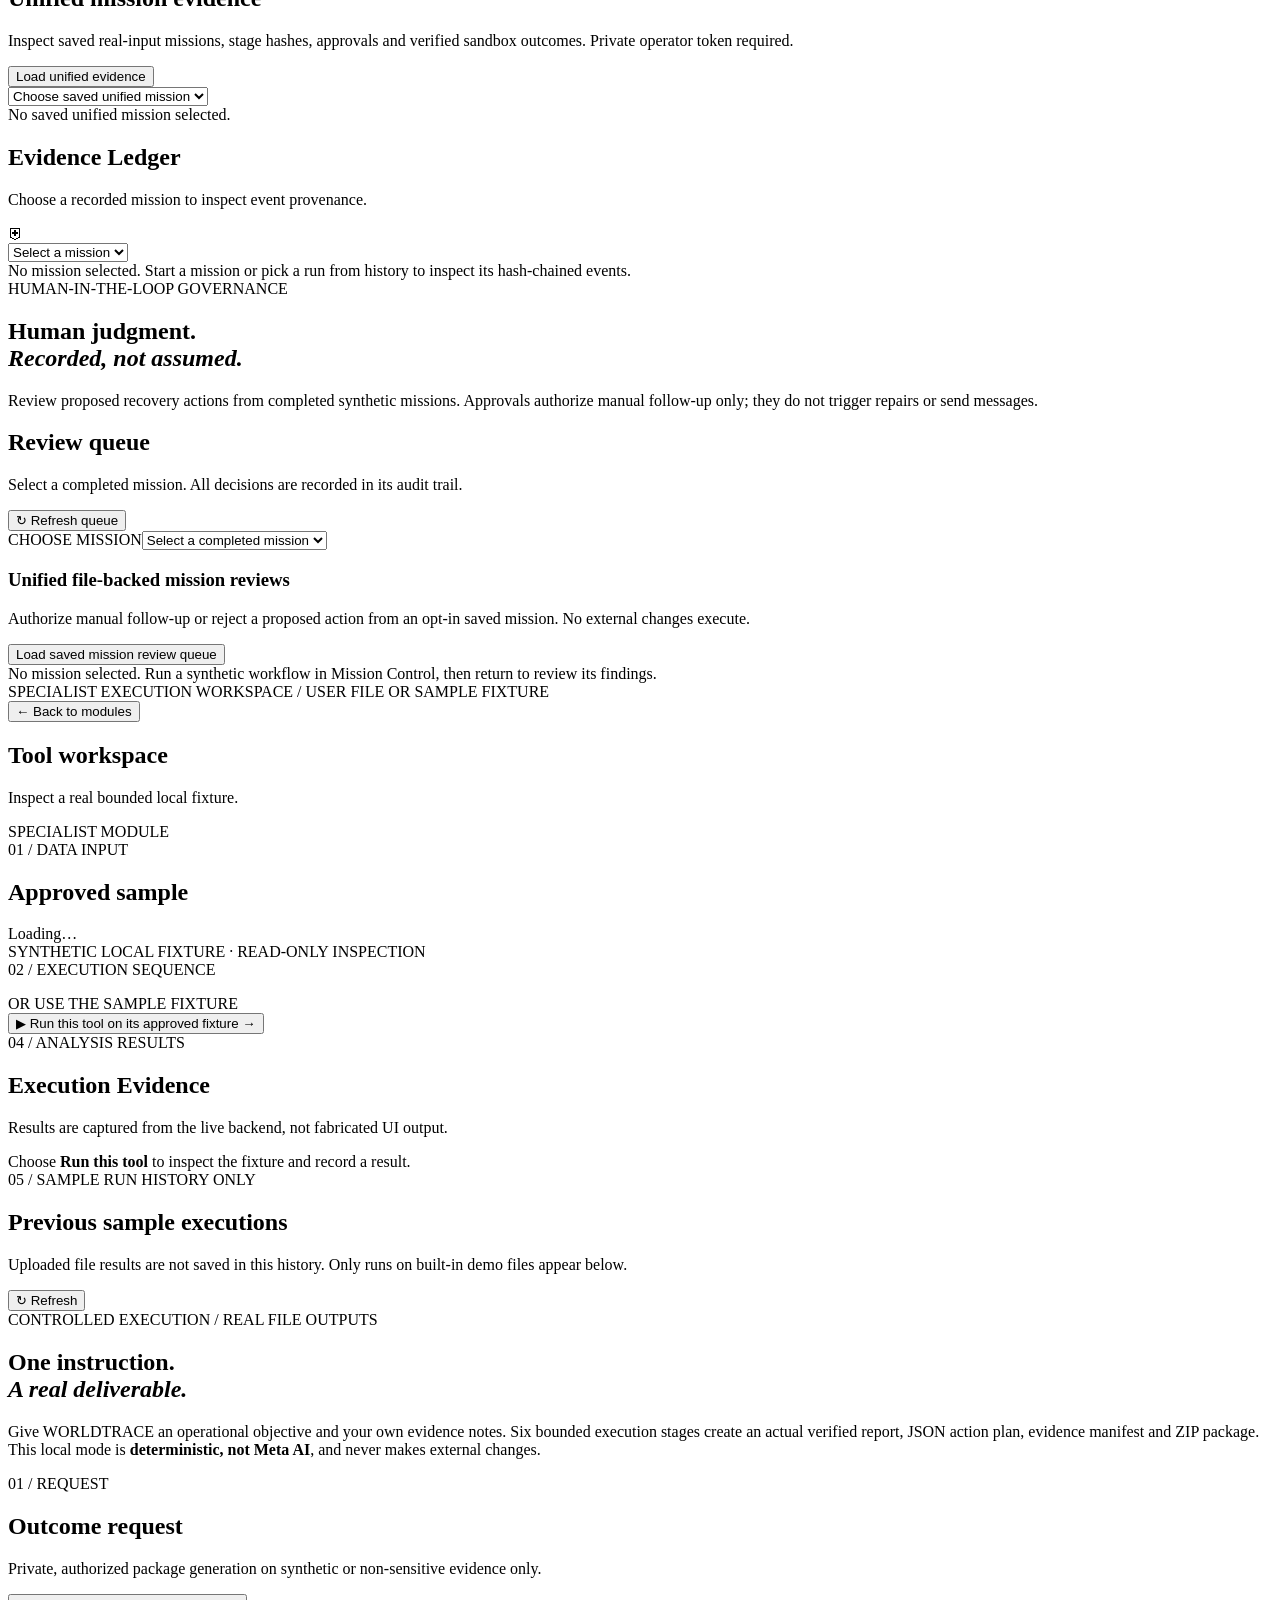
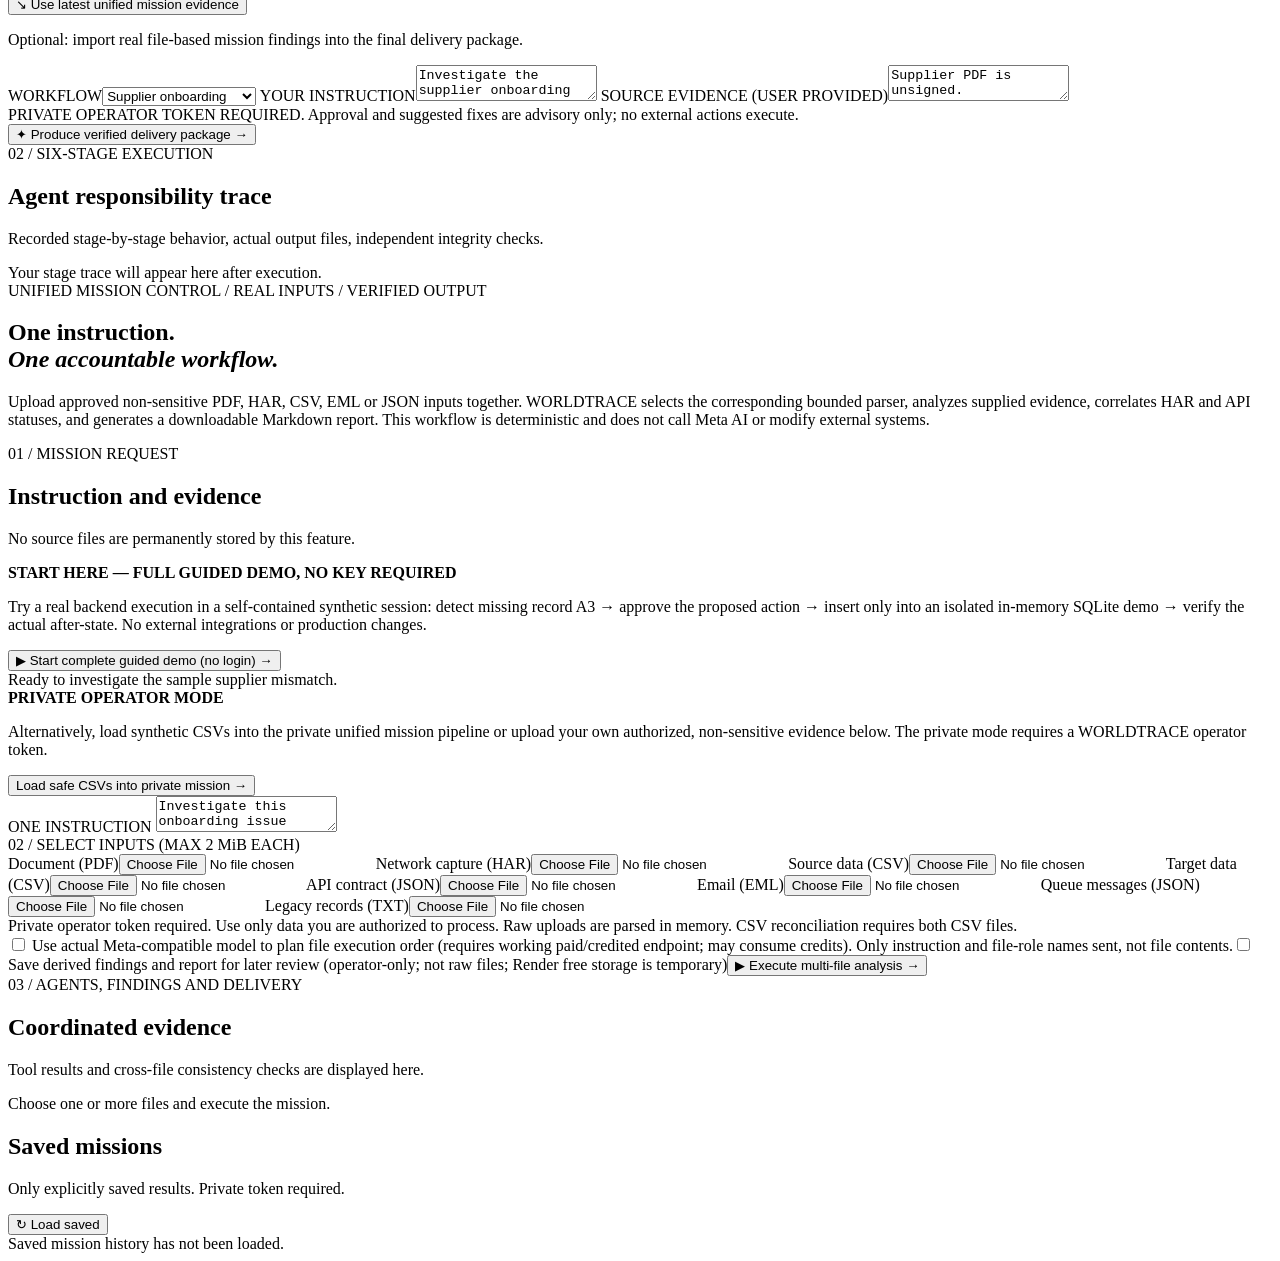
==== commit c54dafd7: "Explain distinct mission histories and provide no-key guided demo entry in Agent Workforce" ====
--- a/static/index.html
+++ b/static/index.html
@@ -1,4 +1,4 @@
-<!DOCTYPE html><html lang="en"><head><meta charset="UTF-8"/><meta name="viewport" content="width=device-width,initial-scale=1"/><title>WORLDTRACE — Autonomous Execution. Verifiable Outcomes.</title><link rel="stylesheet" href="/assets/style.css?v=23"/></head><body>
+<!DOCTYPE html><html lang="en"><head><meta charset="UTF-8"/><meta name="viewport" content="width=device-width,initial-scale=1"/><title>WORLDTRACE — Autonomous Execution. Verifiable Outcomes.</title><link rel="stylesheet" href="/assets/style.css?v=24"/></head><body>
 <div class="shell"><aside class="sidebar"><a class="brand" href="/"><div class="mark" aria-label="WORLDTRACE logo"><svg viewBox="0 0 96 96" role="img" aria-label="WORLDTRACE orbital trace emblem"><defs><linearGradient id="markGlow" x1="0" y1="1" x2="1" y2="0"><stop stop-color="#39eacd"/><stop offset=".48" stop-color="#5cc9ff"/><stop offset="1" stop-color="#bb91ff"/></linearGradient><linearGradient id="markBase" x1="0" x2="1" y1="0" y2="1"><stop stop-color="#1d4563"/><stop offset="1" stop-color="#091528"/></linearGradient></defs><path d="M48 4 84 25 84 69 48 91 12 69 12 25Z" fill="url(#markBase)" stroke="#62cce6" stroke-width="2.5" opacity=".95"/><path d="M16 70C-2 40 46 5 80 24" fill="none" stroke="url(#markGlow)" stroke-width="3" stroke-linecap="round" opacity=".85"/><path d="M80 27C101 57 53 90 17 70" fill="none" stroke="#9e9bff" stroke-width="2.5" stroke-linecap="round" opacity=".8"/><path d="M24 31 35 65 48 42 61 65 73 31" fill="none" stroke="url(#markGlow)" stroke-width="7" stroke-linecap="round" stroke-linejoin="round"/><circle cx="16" cy="70" r="5" fill="#51f0df" stroke="#11293b" stroke-width="2"/><circle cx="80" cy="24" r="4" fill="#ba9aff"/><circle cx="48" cy="42" r="3" fill="#eaffff"/></svg></div><div><strong>WORLDTRACE</strong><span>AGENTIC EXECUTION OS</span></div></a>
 <div class="nav-label">WORKSPACE</div><nav><button class="navitem active" data-route="overview"><span class="nav-symbol">⌘</span> <span>Mission Control</span></button><button class="navitem" data-route="agents"><span class="nav-symbol">◉</span> <span>Agent Workforce</span></button><button class="navitem" data-route="tools"><span class="nav-symbol">▦</span> <span>Enterprise Tools</span></button><button class="navitem" data-route="audit"><span class="nav-symbol">⬡</span> <span>Evidence Ledger</span></button><button class="navitem" data-route="deliverables"><span class="nav-symbol">✦</span> <span>Outcome Studio</span></button><button class="navitem" data-route="reviews"><span class="nav-symbol">✓</span> <span>Human Review</span></button></nav>
 <div class="nav-label">SYSTEM</div><div class="system-small"><span class="pulse"></span> LOCAL ENGINE ONLINE</div><div class="sidebar-bottom"><div class="mini-label">BUILD EDITION</div><div class="small">Hackathon prototype · v0.1.0</div><div class="divider"></div><div class="small muted">Verified fixture execution. No simulated external writes presented as real.</div></div></aside>
@@ -7,9 +7,9 @@
 <div class="workspace-path"><span>01 <b>DESCRIBE</b> <small>State the objective</small></span><i>→</i><span>02 <b>EXECUTE</b><small>Uploaded evidence / isolated demo</small></span><i>→</i><span>03 <b>VERIFY</b><small>Review actual findings</small></span><i>→</i><span>04 <b>DECIDE</b><small>Approval-gated demo action</small></span></div><div class="metrics"><div class="metric"><div class="metric-top">FIXTURE MISSIONS RECORDED <span>↗</span></div><div class="metric-value" id="metricMissions">0</div><div class="metric-foot">Legacy sample runs in this deployment</div></div><div class="metric"><div class="metric-top">ENTERPRISE CAPABILITIES <span>↗</span></div><div class="metric-value">09<span class="metric-unit">tools</span></div><div class="metric-foot">Local, bounded implementations</div></div><div class="metric"><div class="metric-top">REAL META MODEL STATUS <span>↗</span></div><div class="metric-value" id="metricModel">OFF<span class="metric-unit">line</span></div><div class="metric-foot" id="modelFoot">Awaiting model connection</div><button type="button" id="probeModel" class="tiny-btn model-probe-btn">Test real inference connection (may use credits)</button><div id="probeModelResult" class="model-probe-result" role="status"></div></div><div class="metric"><div class="metric-top">AUDIT INTEGRITY <span>↗</span></div><div class="metric-value" id="metricAudit">—</div><div class="metric-foot">SHA-256 chained evidence</div></div></div>
 <div class="unified-intro"><h2>One mission. Real inputs. Recorded outcomes.</h2><p>Add files to this mission, run bounded checks, inspect agent responsibilities and download the final report. Or use the separate sample-fixture runner below.</p><button type="button" class="primary-btn" id="openUnifiedMission">✦ Start file-backed mission →</button></div><div class="main-grid"><section class="panel mission-panel" id="missionComposer"><div class="panel-header"><div><div class="eyebrow">OPTIONAL / FIXTURE-ONLY ENGINE</div><h2>Legacy fixture mission <span class="subtitle-dot">✦</span></h2><p>Optional sample-only diagnostics. For real uploaded files and a coordinated report, use the new Unified Mission above.</p></div><span class="panel-top-icon">↗</span></div><label for="goal">YOUR MISSION</label><textarea id="goal" maxlength="1500" spellcheck="true">Investigate why the supplier onboarding workflow is failing. Inspect the PDF, email, network logs, ETL data, database, API contract and integration checks. Produce a verified evidence report.</textarea><div class="mode-row"><span>EXECUTION MODE</span><div class="segmented"><button id="modeLocal" class="selected">LOCAL WORKFLOW</button><button id="modeModel">META MODEL</button></div></div><div class="mode-explainer" id="modeInfo">Local mode tests synthetic fixtures using deterministic keyword routing. For uploaded evidence, use Unified Mission above.</div><button class="run-btn" id="run"><span>✳</span> Execute mission <span>→</span></button><div class="under-run"><span><i class="dot cyan"></i> 9 APPROVED LOCAL TOOLS</span><span><i class="dot violet"></i> NO EXTERNAL WRITES</span></div><div class="error" id="error" role="alert" hidden></div></section>
 <section class="panel run-panel"><div class="panel-header"><div><div class="eyebrow">02 / REAL-TIME ACTIVITY</div><h2>Execution Stream</h2><p>Recorded tool calls and verified outcomes.</p></div><div class="live-chip"><span class="pulse"></span> LIVE</div></div><div class="stream" id="stream"><div class="empty-stream"><div class="empty-glyph">◎</div><b>No mission in progress</b><p>Run a mission to display real execution events, findings and a final report.</p></div></div><div class="stream-bottom"><span id="streamStatus">STANDBY</span><span id="streamCount">0 EVENTS</span></div></section></div>
-<section class="panel history-panel"><div class="panel-header"><div><div class="eyebrow">LEGACY / SAMPLE MISSION HISTORY</div><h2>Fixture Mission History</h2></div><button class="tiny-btn" id="refresh">↻ Refresh</button></div><div id="missionHistory" class="history"><div class="muted">No missions yet.</div></div></section>
+<section class="panel history-panel"><div class="panel-header"><div><div class="eyebrow">LEGACY / SAMPLE MISSION HISTORY</div><h2>Fixture Mission History</h2></div><button class="tiny-btn" id="refresh">↻ Reload fixture history</button></div><div id="missionHistory" class="history"><div class="muted">No missions yet.</div></div><p id="fixtureRefreshStatus" class="muted" role="status">Only legacy WT- sample runs appear here. Unified or public demo missions appear in Agent Workforce.</p></section>
 <div class="bottom-note"><span>WORLDTRACE / PROOF OF EXECUTION</span><span>Built for autonomous systems you can audit.</span></div></section>
-<section id="agents" class="page"><div class="page-eyebrow">RESPONSIBILITY LAYER / SELECT A MISSION</div><h1 class="page-title">A workforce with <em>distinct jobs.</em></h1><p class="page-intro">Six operational responsibilities coordinate a single file-backed mission. These stages run deterministic code, not six independent Meta inference agents. Select a completed unified mission to view actual task ownership and evidence.</p><div class="panel"><div class="panel-header"><div><h2>Mission team</h2><p>Inspect who worked, what they did, and which actions still need a human.</p></div></div><button type="button" class="tiny-btn" id="loadSavedAgentMissions">↻ Load previous saved missions</button><select id="agentMissionSelect" class="review-select"><option value="">Select a mission</option></select><div id="agentMissionSummary" class="review-empty">Run a unified mission first.</div></div><div class="agent-grid" id="agentGrid"></div><section class="panel" id="agentRoleDetail" aria-live="polite"><h2>Inspect a responsibility</h2><p>Select any agent card to understand its task and see its mission evidence.</p></section></section>
+<section id="agents" class="page"><div class="page-eyebrow">RESPONSIBILITY LAYER / SELECT A MISSION</div><h1 class="page-title">A workforce with <em>distinct jobs.</em></h1><p class="page-intro">Six operational responsibilities coordinate a single file-backed mission. These stages run deterministic code, not six independent Meta inference agents. Select a completed unified mission to view actual task ownership and evidence.</p><div class="panel"><div class="panel-header"><div><h2>Mission team</h2><p>Inspect who worked, what they did, and which actions still need a human.</p></div></div><div class="agent-start-actions"><button type="button" class="run-btn secondary-run" id="agentStartDemo">▶ Run public supplier demo — no key needed</button><button type="button" class="tiny-btn" id="loadSavedAgentMissions">Load private UM- saved missions (requires operator token)</button></div><p id="agentLoadStatus" class="muted" role="status">Public demo records appear after you start one in this browser tab. The private loader does not load legacy WT- fixture missions.</p><select id="agentMissionSelect" class="review-select"><option value="">Select a mission</option></select><div id="agentMissionSummary" class="review-empty">Run a unified mission first.</div></div><div class="agent-grid" id="agentGrid"></div><section class="panel" id="agentRoleDetail" aria-live="polite"><h2>Inspect a responsibility</h2><p>Select any agent card to understand its task and see its mission evidence.</p></section></section>
 <section id="tools" class="page"><div class="page-eyebrow">ENTERPRISE CAPABILITY LAYER</div><h1 class="page-title">Test everything. <em>Trust evidence.</em></h1><p class="page-intro">Nine actual local tool functions with precise limits. Production connectors and external credentials are not implied.</p><div class="tools-grid" id="toolGrid"></div><div class="info-strip">Select a tool card to inspect its input, run the actual fixture analysis, and review recorded evidence.</div></section>
 <section id="audit" class="page"><div class="page-eyebrow">OBSERVABILITY & SECURITY</div><h1 class="page-title">Every decision <em>leaves a trace.</em></h1><p class="page-intro">Audit events are SHA-256 hash-chained and verified per mission. This checks stored-event integrity, not the independent truthfulness of external inputs.</p><div class="panel audit-panel unified-ledger">
 <div class="panel-header"><div><h2>Unified mission evidence</h2><p>Inspect saved real-input missions, stage hashes, approvals and verified sandbox outcomes. Private operator token required.</p></div><button type="button" class="tiny-btn" id="loadUnifiedAudit">Load unified evidence</button></div>
@@ -73,4 +73,4 @@
 <section class="panel"><div class="panel-header"><div><div class="eyebrow">03 / AGENTS, FINDINGS AND DELIVERY</div><h2>Coordinated evidence</h2><p>Tool results and cross-file consistency checks are displayed here.</p></div></div>
 <div id="multiResults" class="module-result-placeholder">Choose one or more files and execute the mission.</div><div class="unified-saved"><div class="panel-header"><div><h2>Saved missions</h2><p>Only explicitly saved results. Private token required.</p></div><button id="loadUnifiedHistory" type="button" class="tiny-btn">↻ Load saved</button></div><div id="unifiedHistory" class="workspace-history">Saved mission history has not been loaded.</div></div>
 </section>
-</div></section></main></div><script src="/assets/app.js?v=23" defer></script></body></html>
+</div></section></main></div><script src="/assets/app.js?v=24" defer></script></body></html>
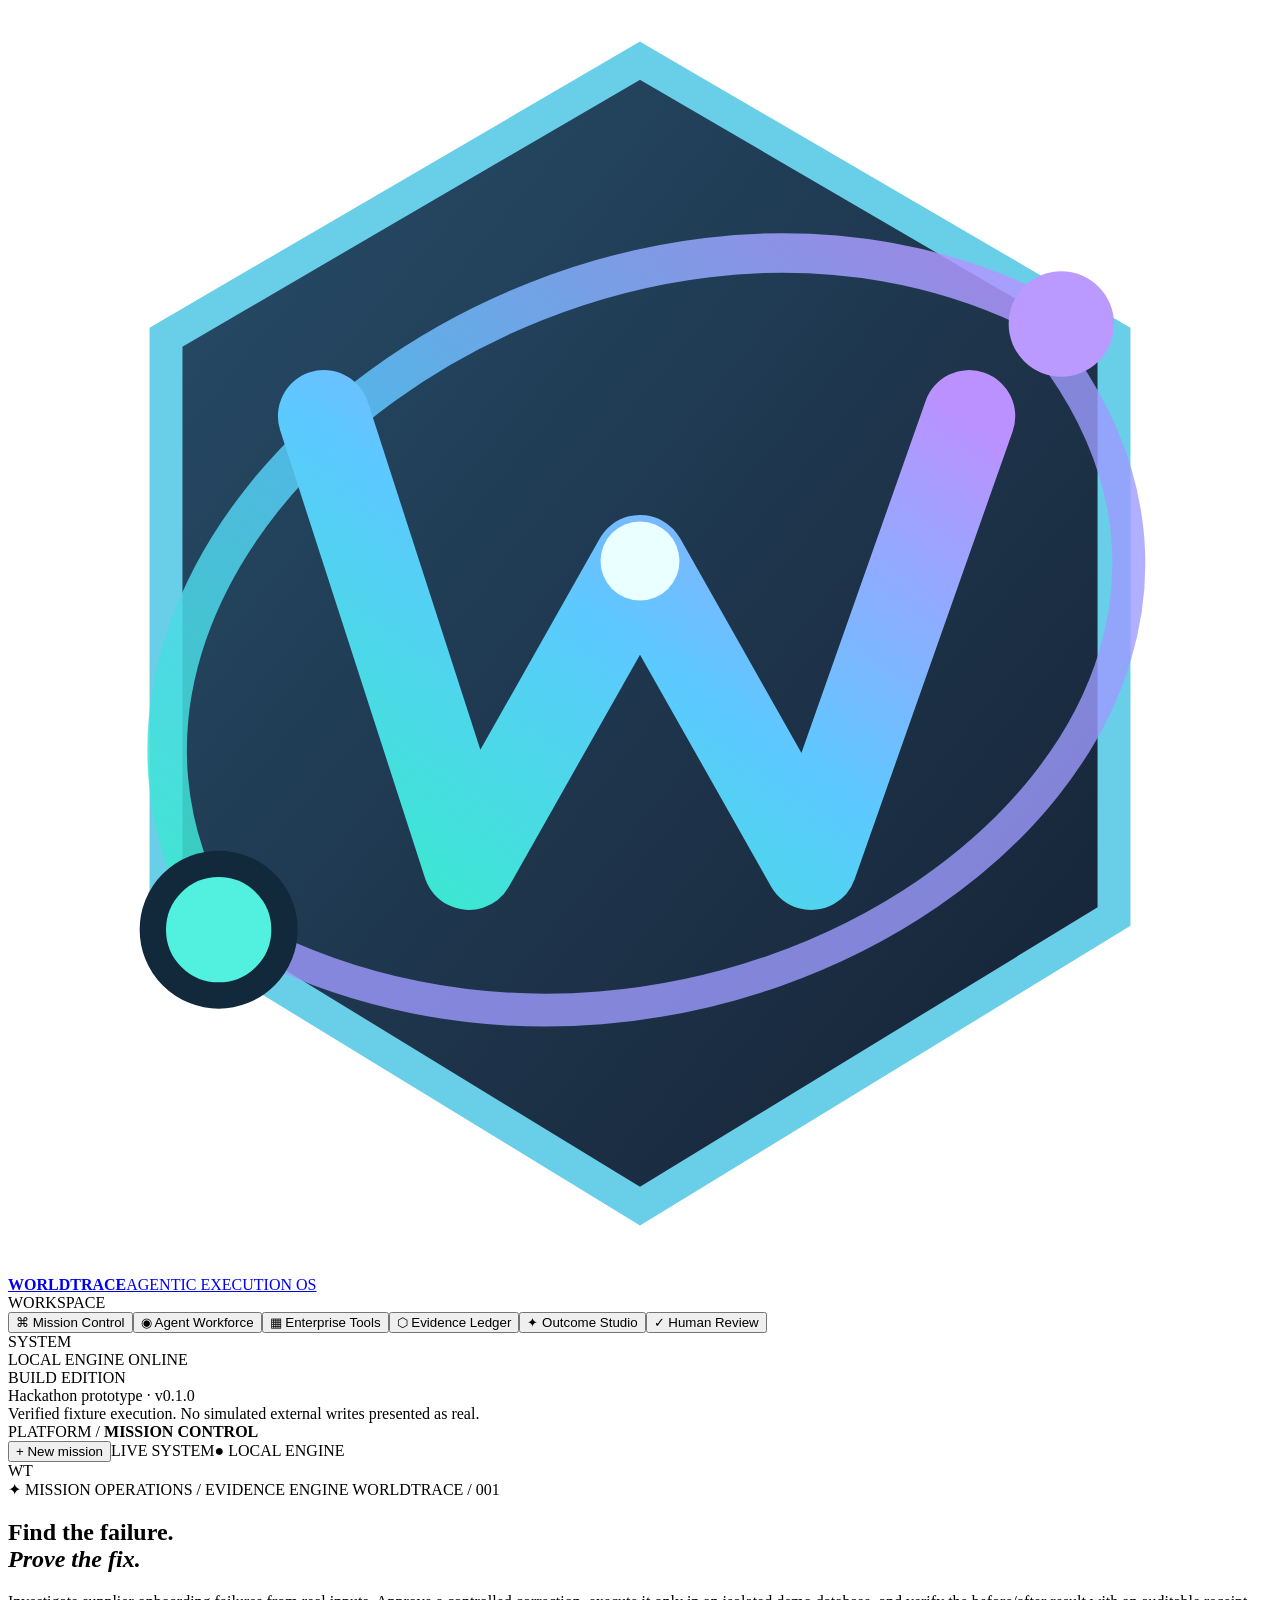
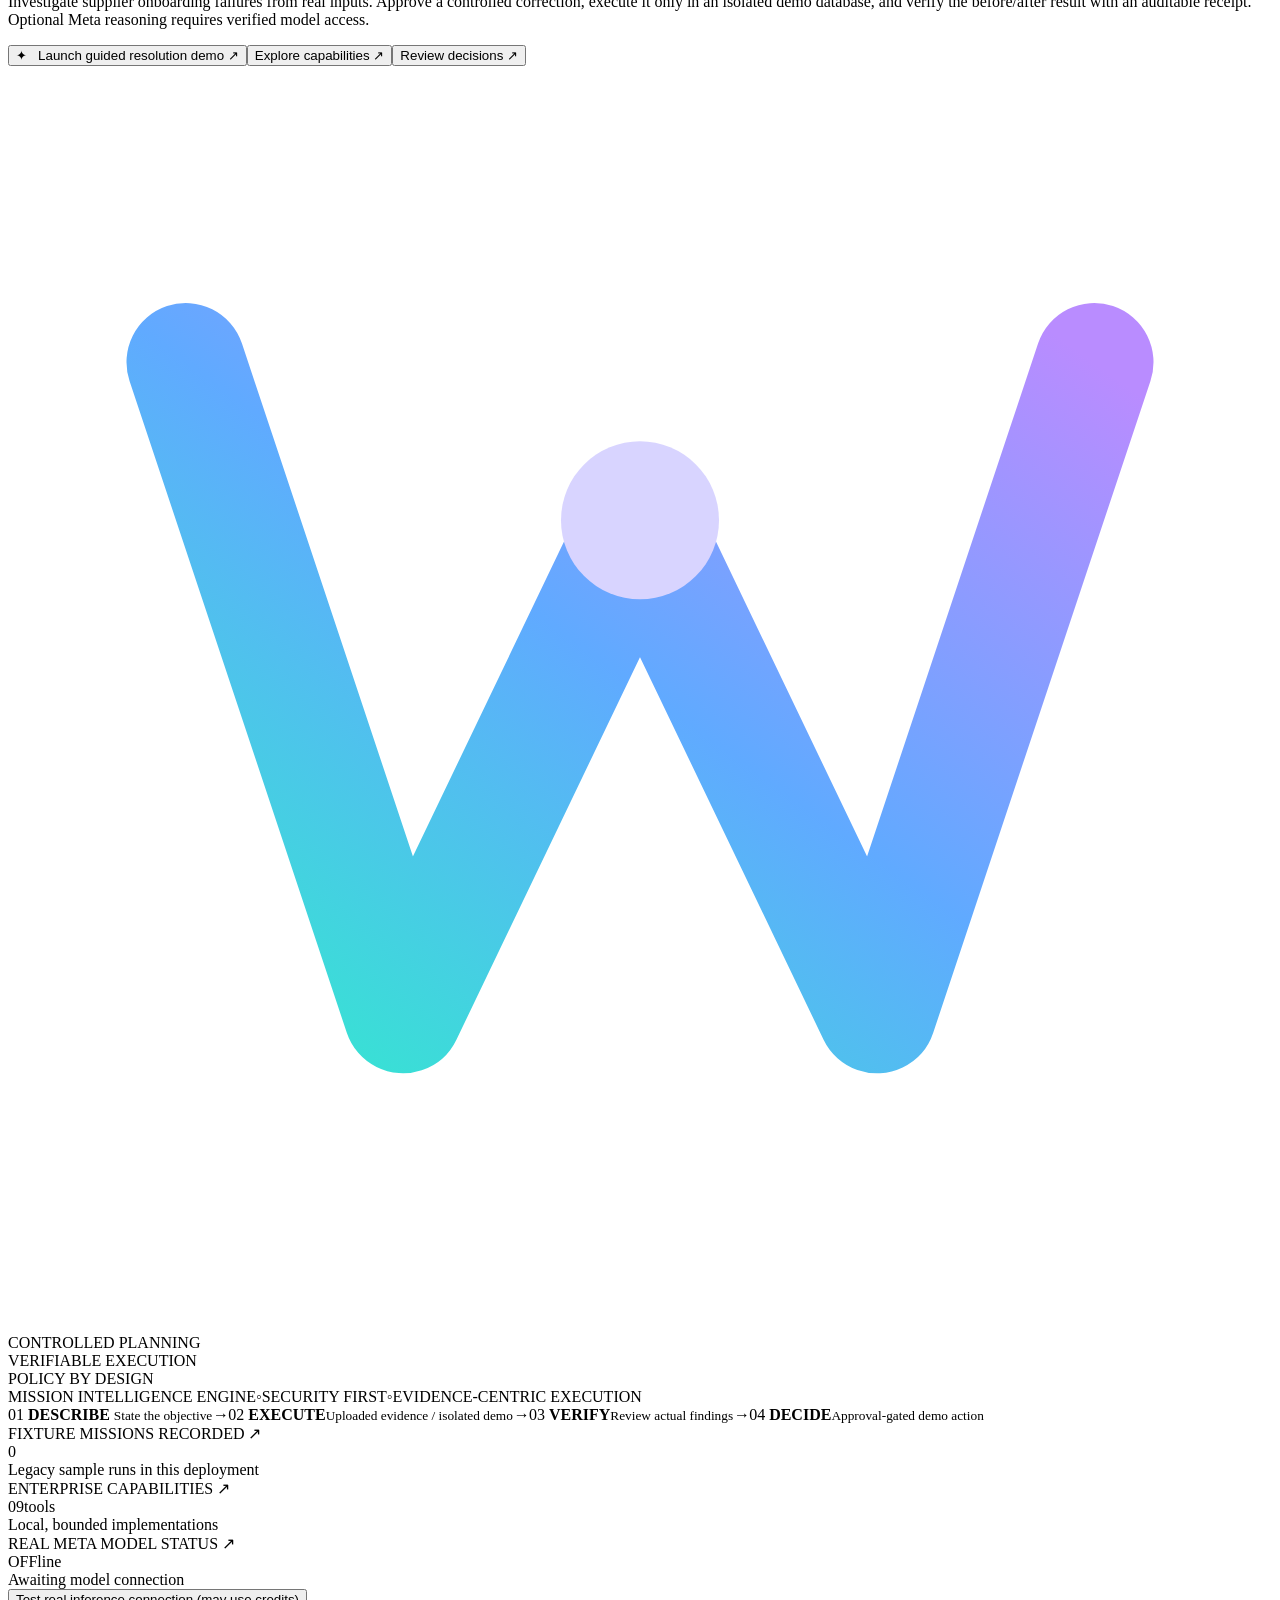
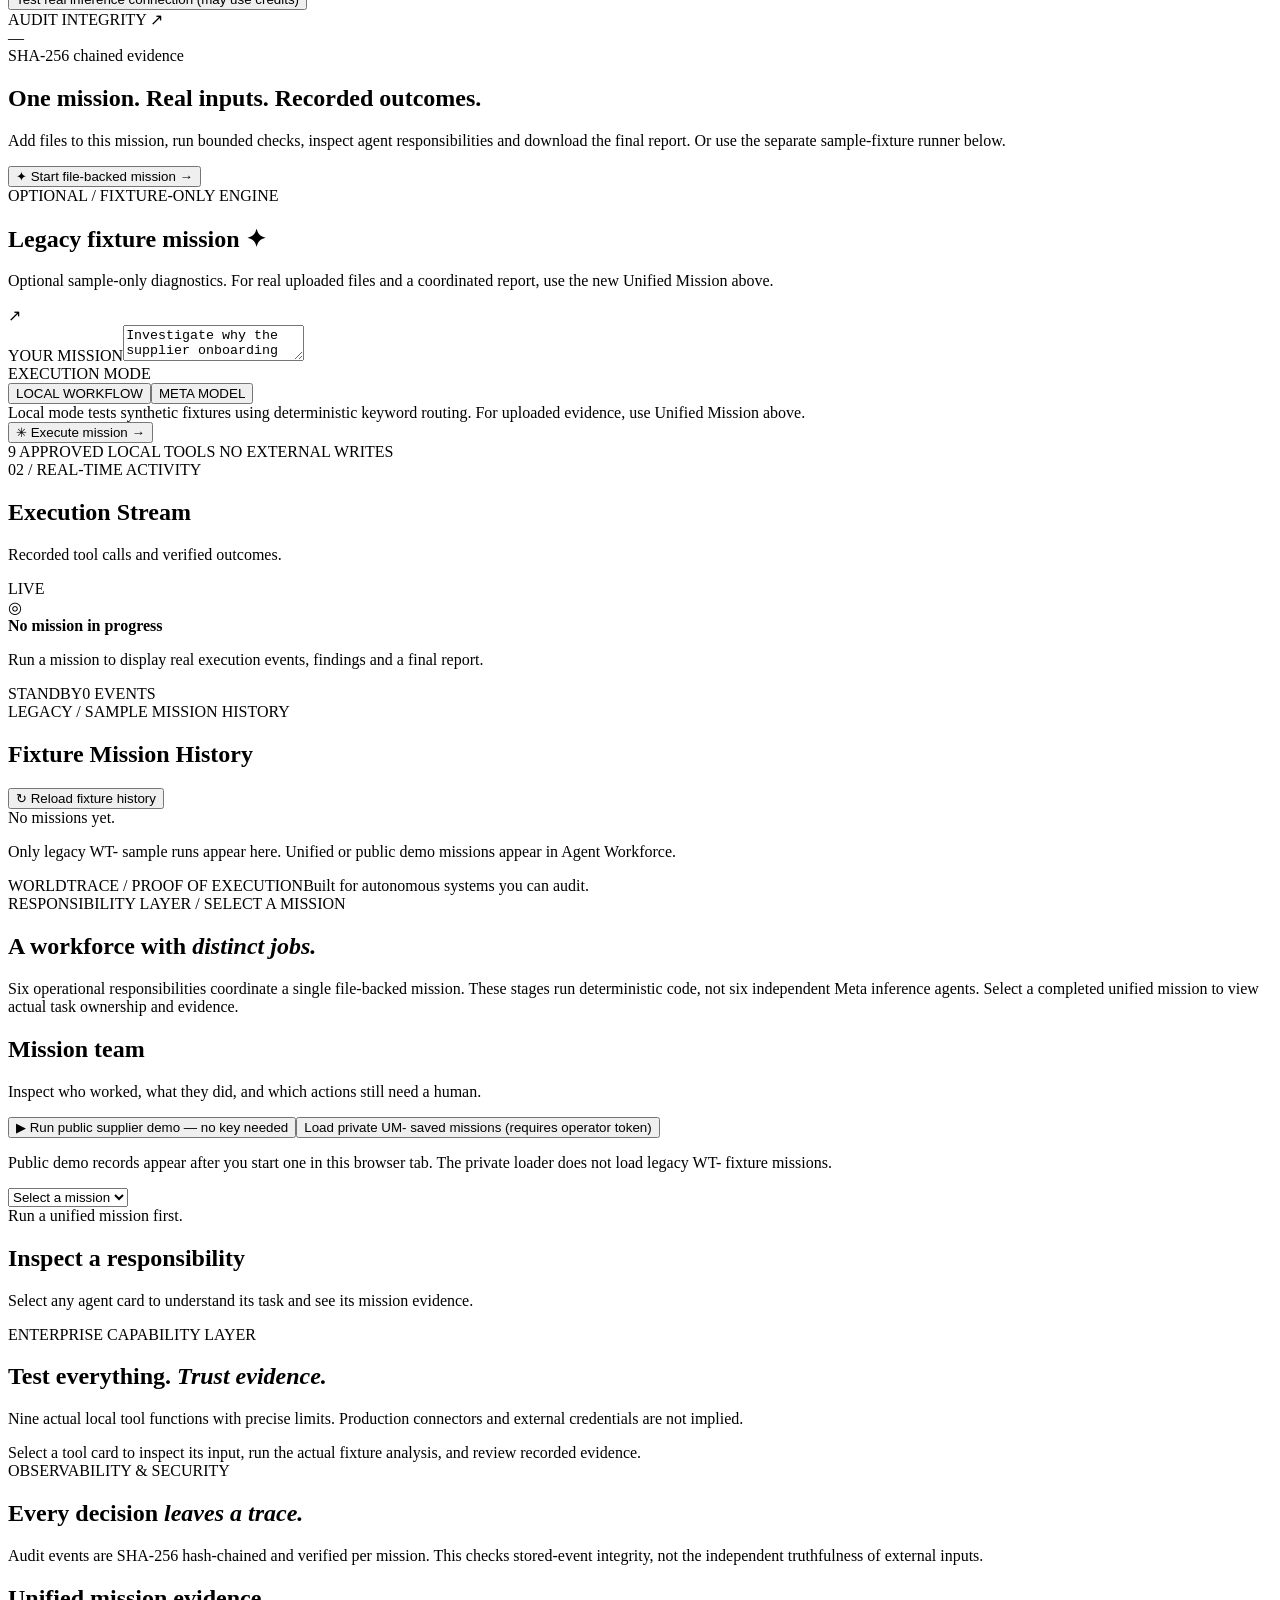
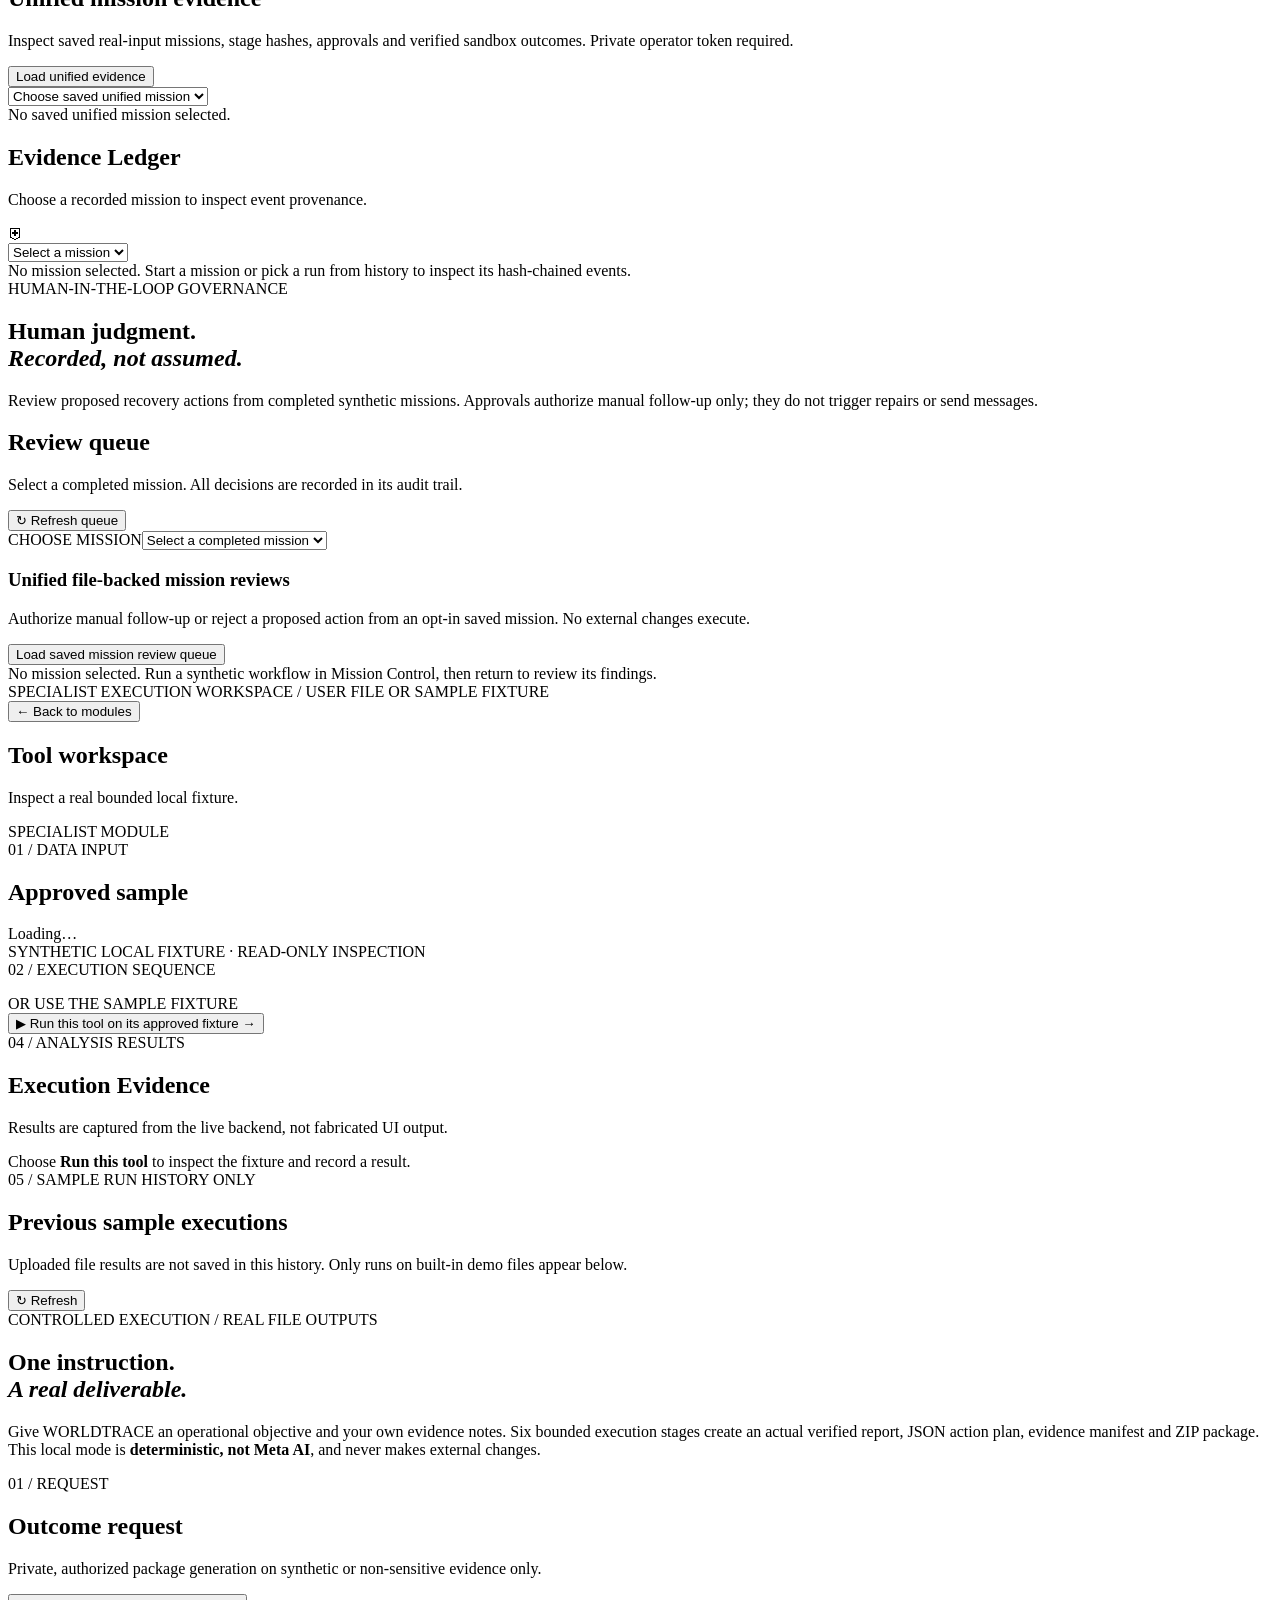
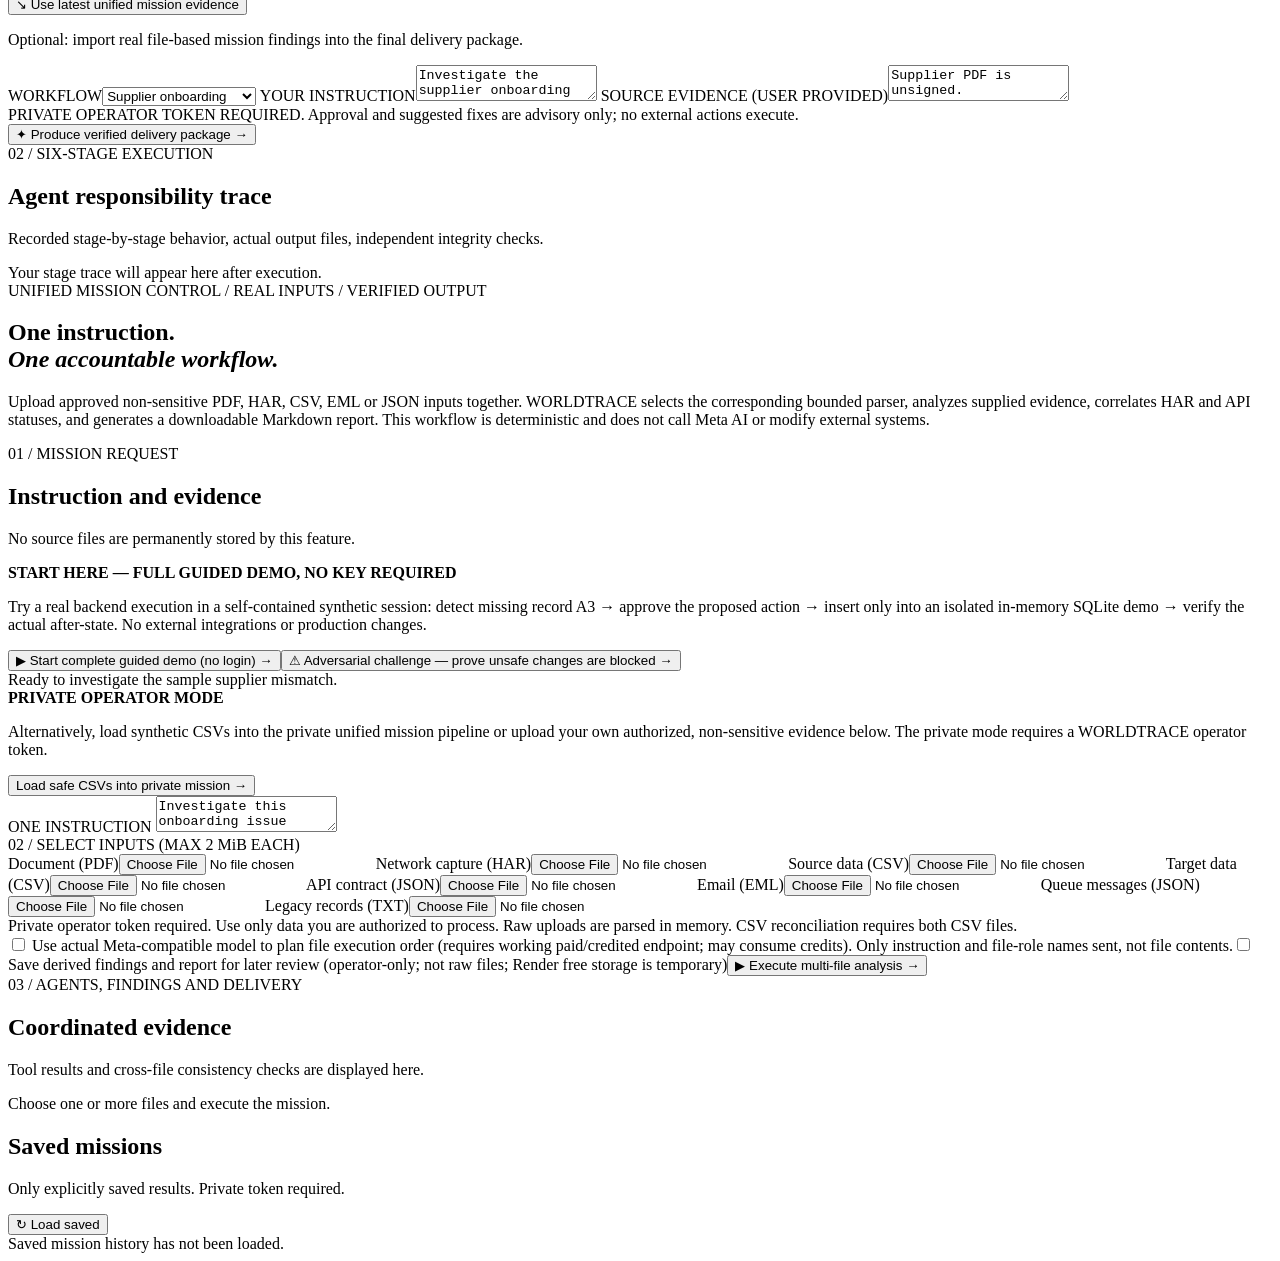
==== commit 79dd2a66: "Expose judge-facing adversarial safety demonstration next to successful guided demo" ====
--- a/static/index.html
+++ b/static/index.html
@@ -1,4 +1,4 @@
-<!DOCTYPE html><html lang="en"><head><meta charset="UTF-8"/><meta name="viewport" content="width=device-width,initial-scale=1"/><title>WORLDTRACE — Autonomous Execution. Verifiable Outcomes.</title><link rel="stylesheet" href="/assets/style.css?v=24"/></head><body>
+<!DOCTYPE html><html lang="en"><head><meta charset="UTF-8"/><meta name="viewport" content="width=device-width,initial-scale=1"/><title>WORLDTRACE — Autonomous Execution. Verifiable Outcomes.</title><link rel="stylesheet" href="/assets/style.css?v=25"/></head><body>
 <div class="shell"><aside class="sidebar"><a class="brand" href="/"><div class="mark" aria-label="WORLDTRACE logo"><svg viewBox="0 0 96 96" role="img" aria-label="WORLDTRACE orbital trace emblem"><defs><linearGradient id="markGlow" x1="0" y1="1" x2="1" y2="0"><stop stop-color="#39eacd"/><stop offset=".48" stop-color="#5cc9ff"/><stop offset="1" stop-color="#bb91ff"/></linearGradient><linearGradient id="markBase" x1="0" x2="1" y1="0" y2="1"><stop stop-color="#1d4563"/><stop offset="1" stop-color="#091528"/></linearGradient></defs><path d="M48 4 84 25 84 69 48 91 12 69 12 25Z" fill="url(#markBase)" stroke="#62cce6" stroke-width="2.5" opacity=".95"/><path d="M16 70C-2 40 46 5 80 24" fill="none" stroke="url(#markGlow)" stroke-width="3" stroke-linecap="round" opacity=".85"/><path d="M80 27C101 57 53 90 17 70" fill="none" stroke="#9e9bff" stroke-width="2.5" stroke-linecap="round" opacity=".8"/><path d="M24 31 35 65 48 42 61 65 73 31" fill="none" stroke="url(#markGlow)" stroke-width="7" stroke-linecap="round" stroke-linejoin="round"/><circle cx="16" cy="70" r="5" fill="#51f0df" stroke="#11293b" stroke-width="2"/><circle cx="80" cy="24" r="4" fill="#ba9aff"/><circle cx="48" cy="42" r="3" fill="#eaffff"/></svg></div><div><strong>WORLDTRACE</strong><span>AGENTIC EXECUTION OS</span></div></a>
 <div class="nav-label">WORKSPACE</div><nav><button class="navitem active" data-route="overview"><span class="nav-symbol">⌘</span> <span>Mission Control</span></button><button class="navitem" data-route="agents"><span class="nav-symbol">◉</span> <span>Agent Workforce</span></button><button class="navitem" data-route="tools"><span class="nav-symbol">▦</span> <span>Enterprise Tools</span></button><button class="navitem" data-route="audit"><span class="nav-symbol">⬡</span> <span>Evidence Ledger</span></button><button class="navitem" data-route="deliverables"><span class="nav-symbol">✦</span> <span>Outcome Studio</span></button><button class="navitem" data-route="reviews"><span class="nav-symbol">✓</span> <span>Human Review</span></button></nav>
 <div class="nav-label">SYSTEM</div><div class="system-small"><span class="pulse"></span> LOCAL ENGINE ONLINE</div><div class="sidebar-bottom"><div class="mini-label">BUILD EDITION</div><div class="small">Hackathon prototype · v0.1.0</div><div class="divider"></div><div class="small muted">Verified fixture execution. No simulated external writes presented as real.</div></div></aside>
@@ -45,7 +45,7 @@
 <div class="guided-demo">
 <strong>START HERE — FULL GUIDED DEMO, NO KEY REQUIRED</strong>
 <p>Try a real backend execution in a self-contained synthetic session: detect missing record A3 → approve the proposed action → insert only into an isolated in-memory SQLite demo → verify the actual after-state. No external integrations or production changes.</p>
-<button type="button" class="run-btn secondary-run" id="startPublicDemo">▶ Start complete guided demo (no login) →</button>
+<button type="button" class="run-btn secondary-run" id="startPublicDemo">▶ Start complete guided demo (no login) →</button><button type="button" class="tiny-btn" id="startPublicChallenge">⚠ Adversarial challenge — prove unsafe changes are blocked →</button>
 <div id="publicDemoOutput" aria-live="polite"><div class="mini-status">Ready to investigate the sample supplier mismatch.</div></div>
 <div class="demo-mode-divider"></div>
 <strong>PRIVATE OPERATOR MODE</strong>
@@ -73,4 +73,4 @@
 <section class="panel"><div class="panel-header"><div><div class="eyebrow">03 / AGENTS, FINDINGS AND DELIVERY</div><h2>Coordinated evidence</h2><p>Tool results and cross-file consistency checks are displayed here.</p></div></div>
 <div id="multiResults" class="module-result-placeholder">Choose one or more files and execute the mission.</div><div class="unified-saved"><div class="panel-header"><div><h2>Saved missions</h2><p>Only explicitly saved results. Private token required.</p></div><button id="loadUnifiedHistory" type="button" class="tiny-btn">↻ Load saved</button></div><div id="unifiedHistory" class="workspace-history">Saved mission history has not been loaded.</div></div>
 </section>
-</div></section></main></div><script src="/assets/app.js?v=24" defer></script></body></html>
+</div></section></main></div><script src="/assets/app.js?v=25" defer></script></body></html>
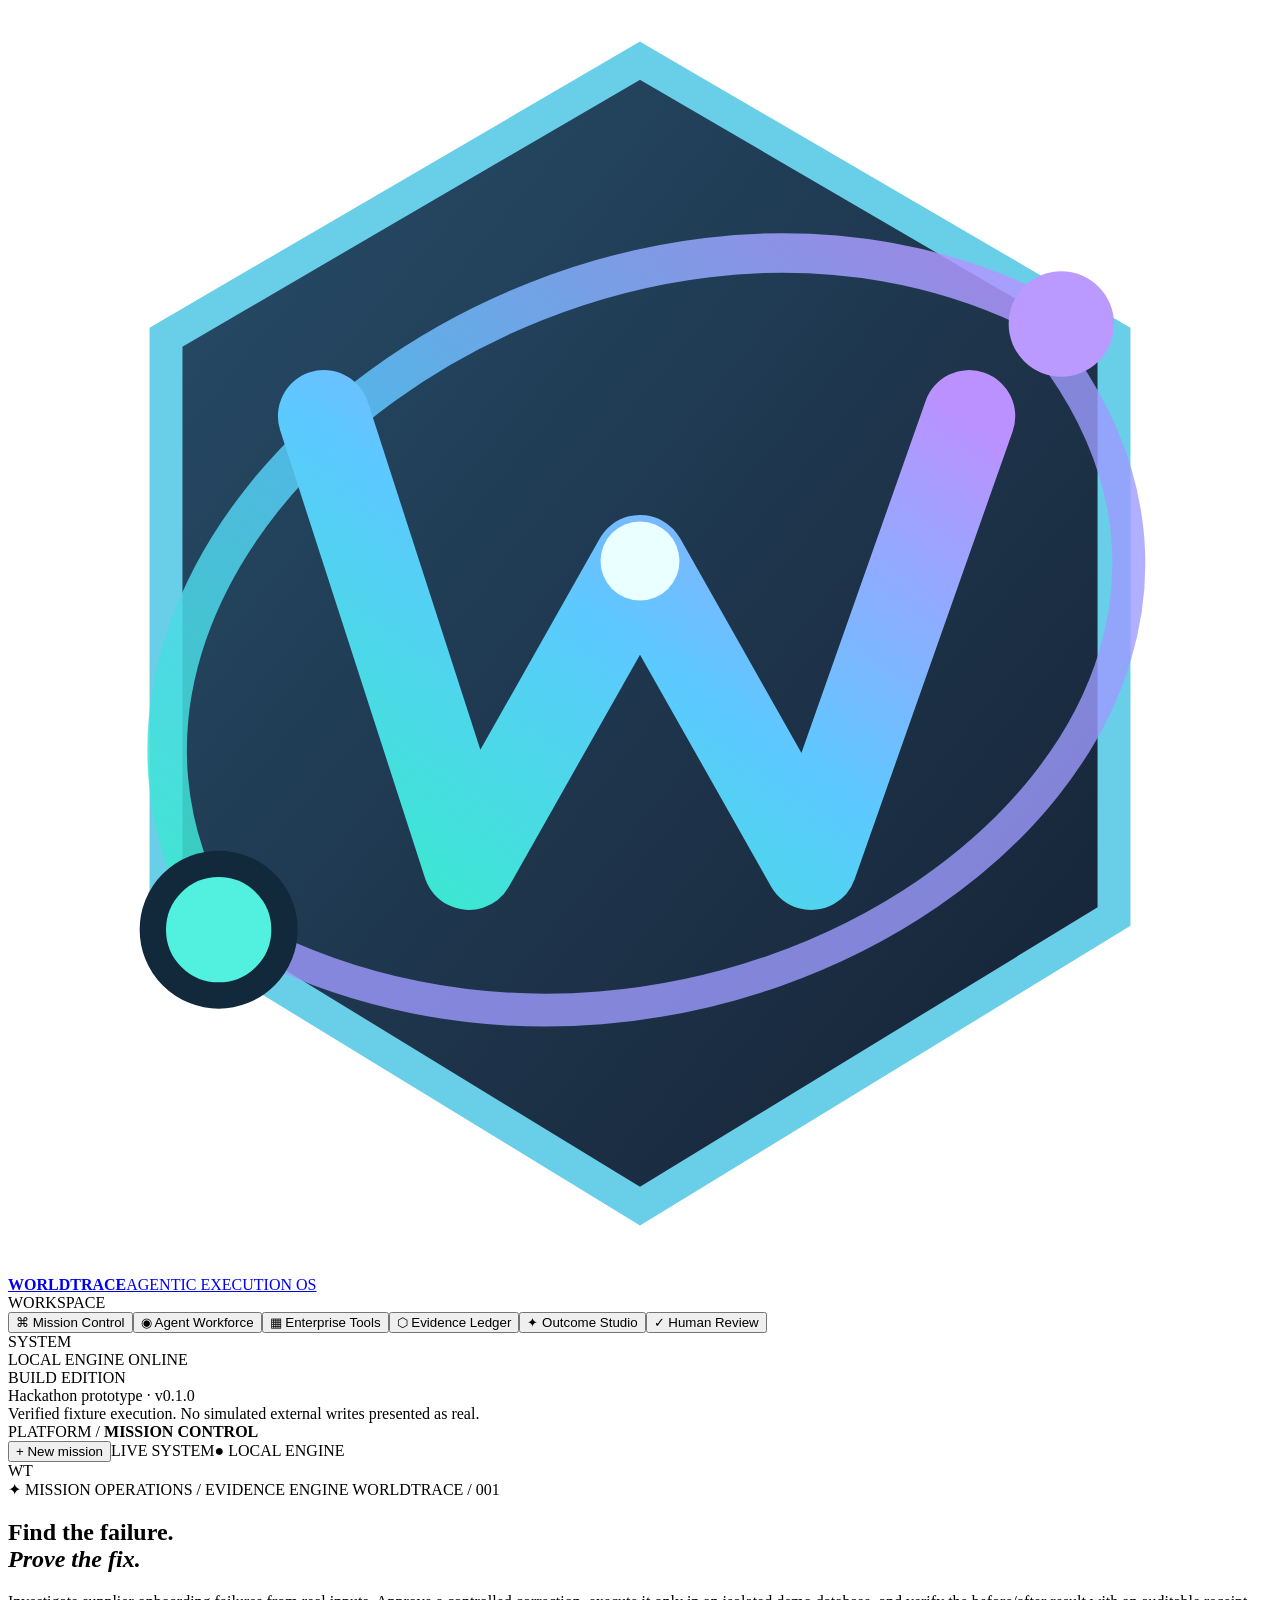
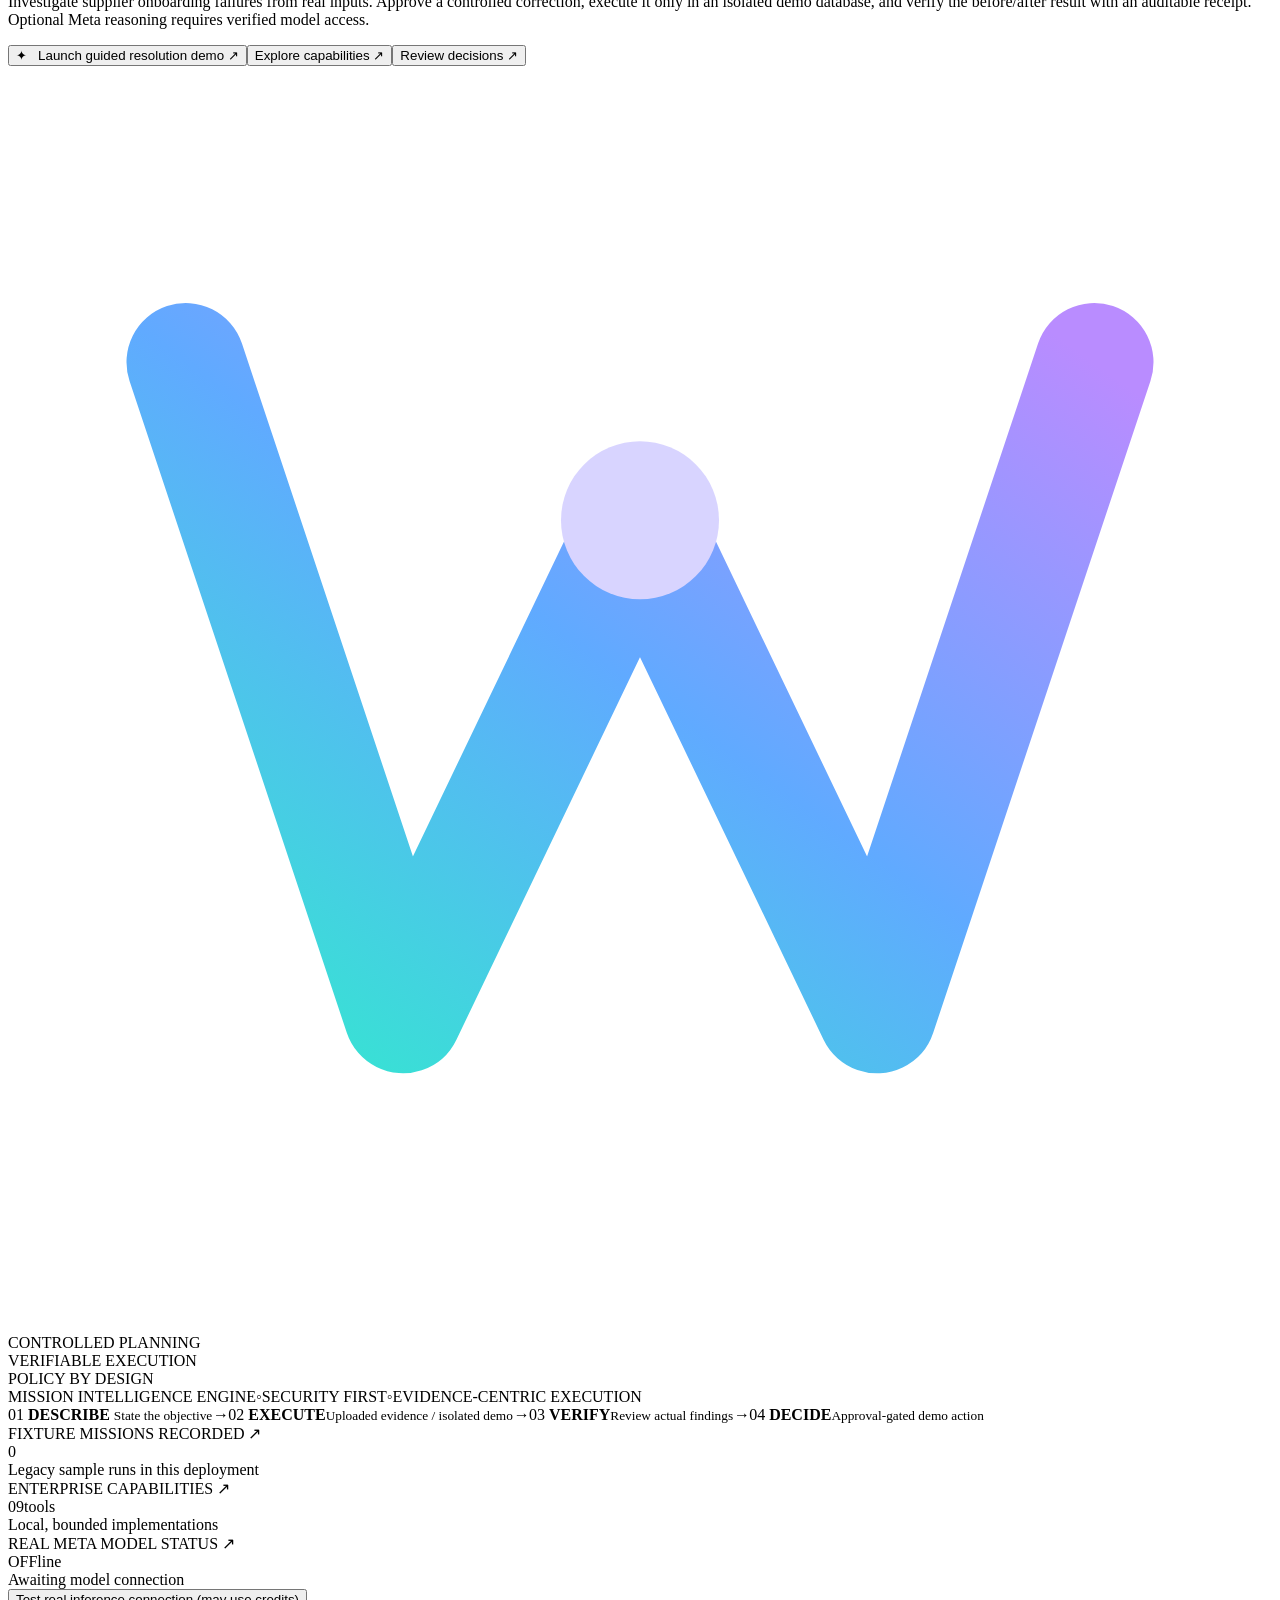
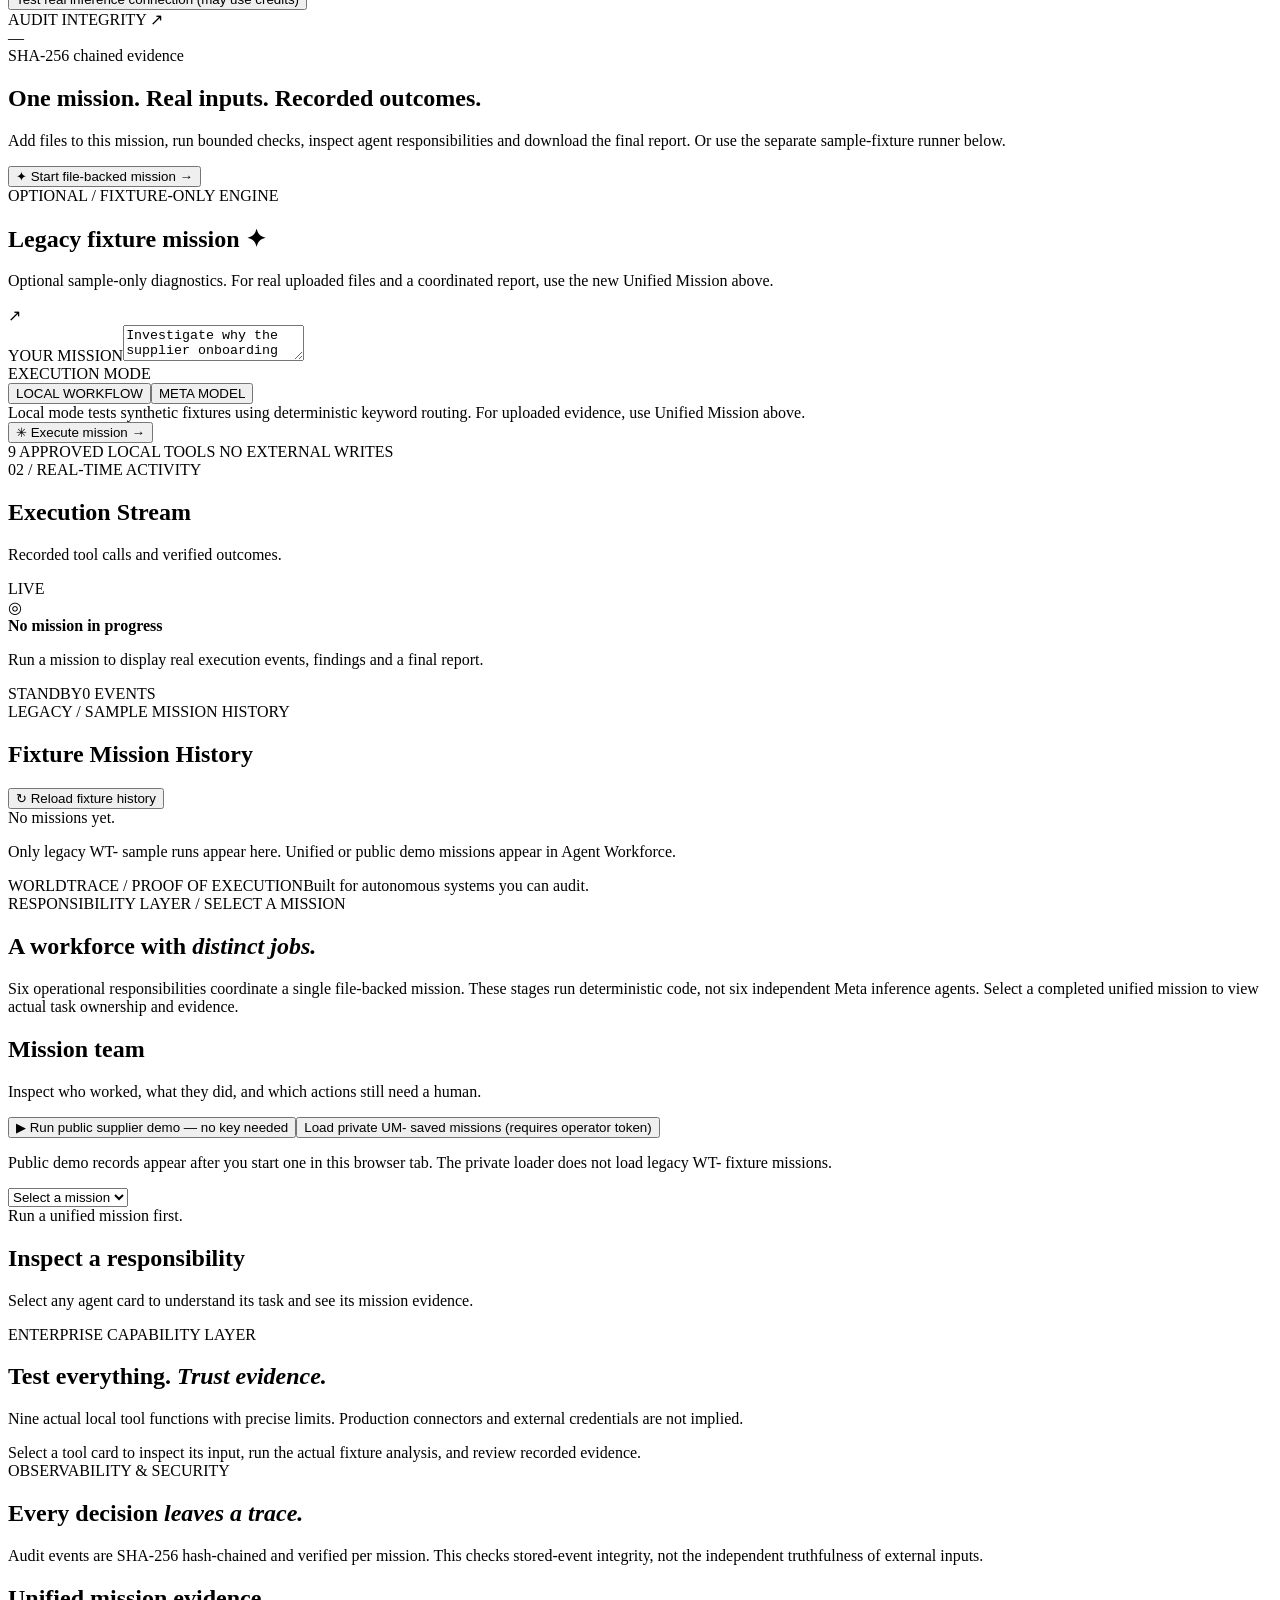
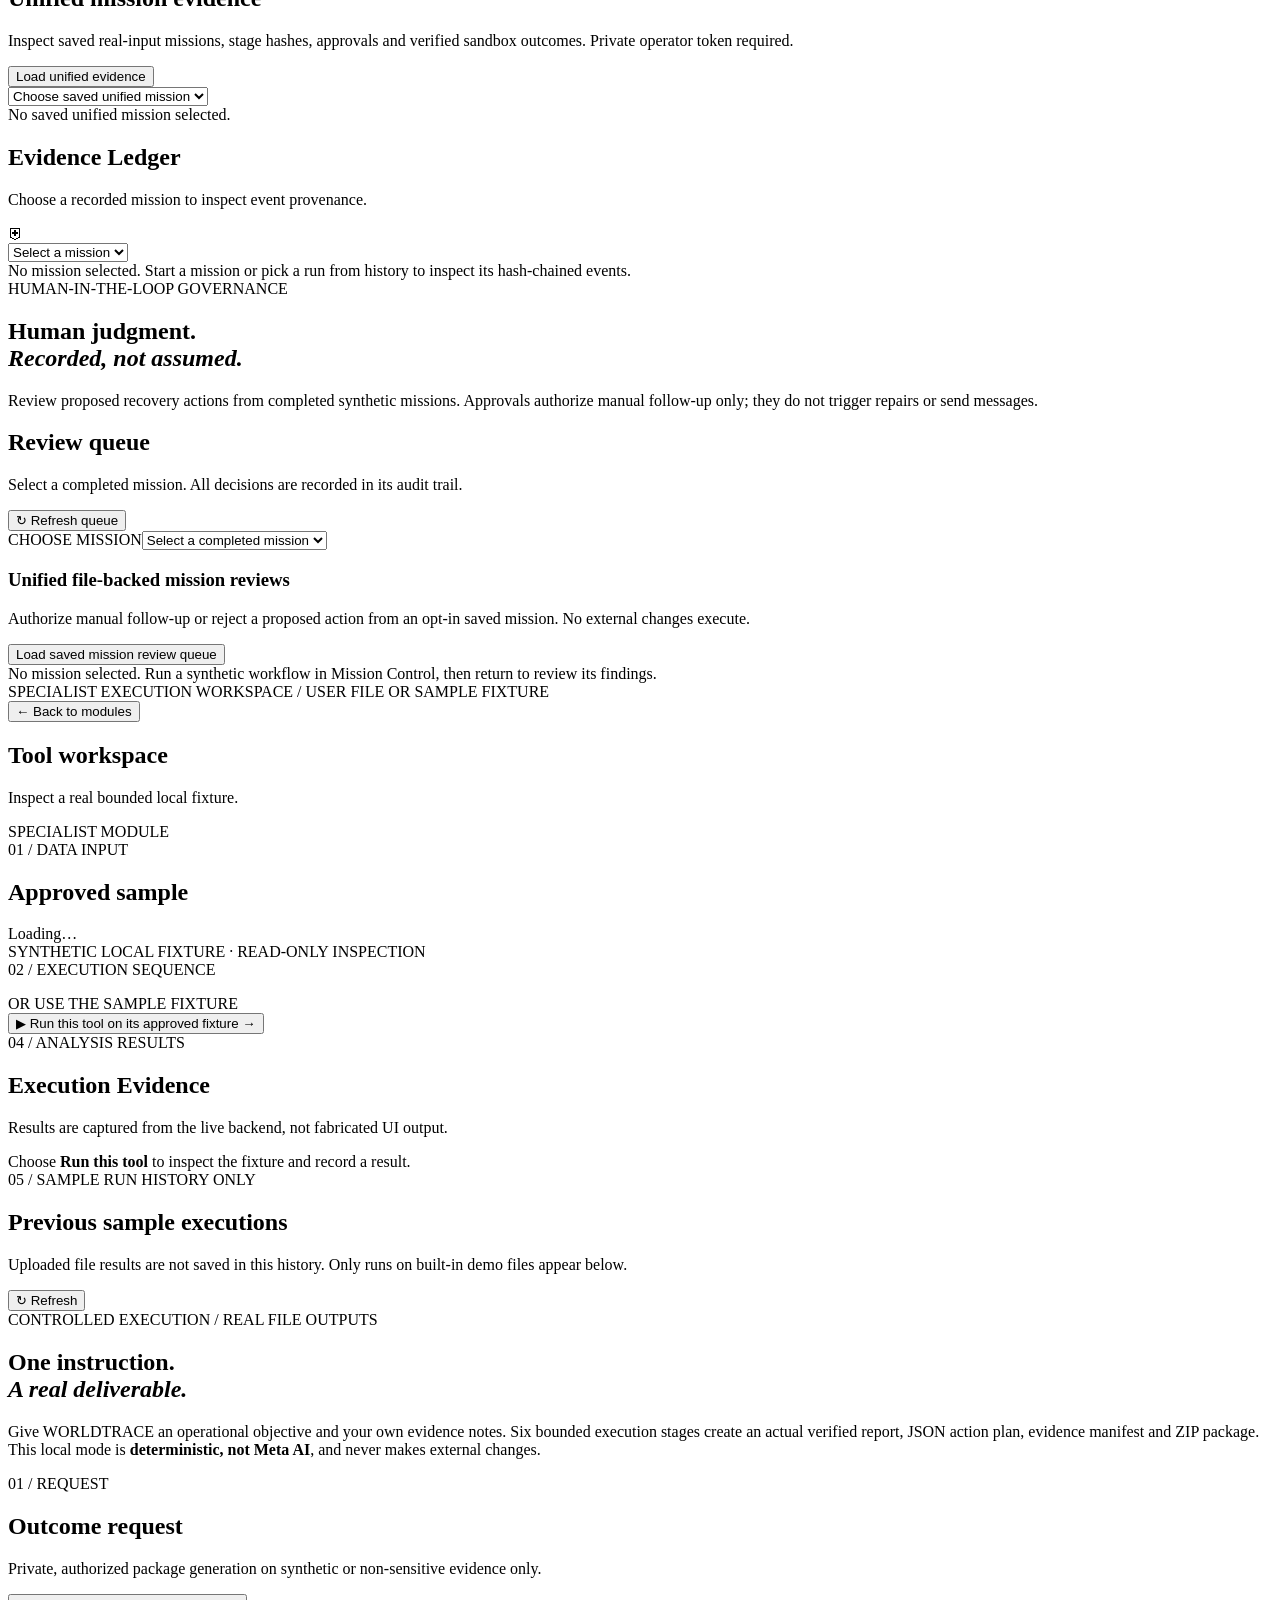
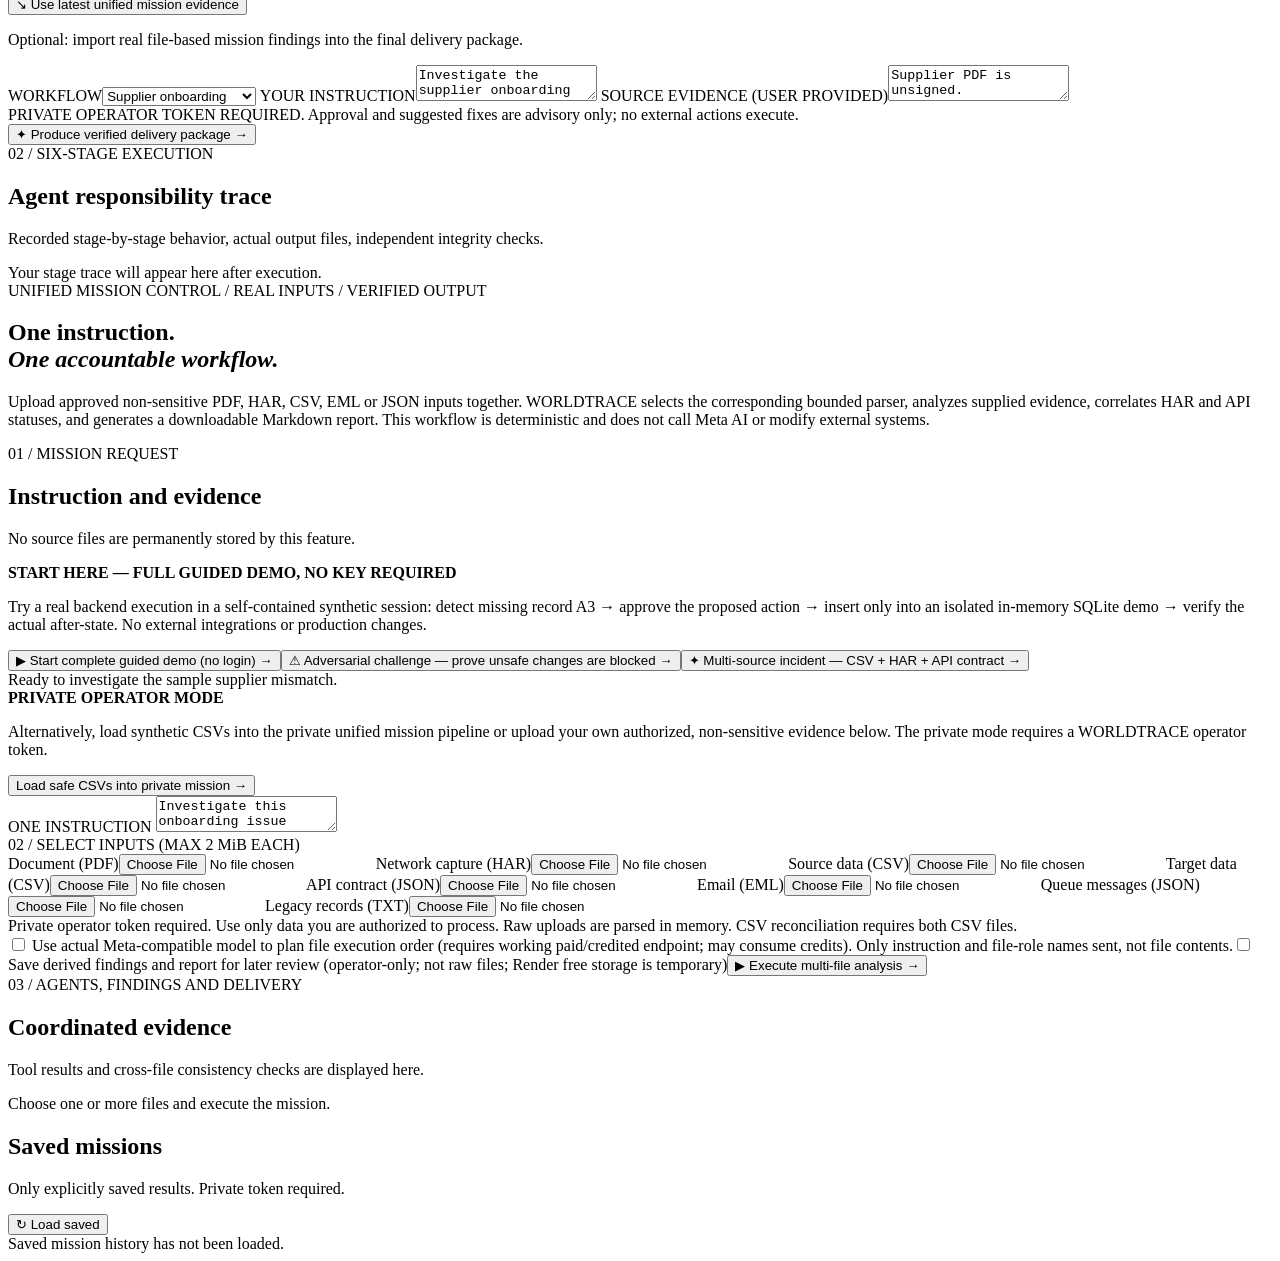
==== commit c17b6628: "Add no-key multi-source incident challenge to public judging flow" ====
--- a/static/index.html
+++ b/static/index.html
@@ -1,4 +1,4 @@
-<!DOCTYPE html><html lang="en"><head><meta charset="UTF-8"/><meta name="viewport" content="width=device-width,initial-scale=1"/><title>WORLDTRACE — Autonomous Execution. Verifiable Outcomes.</title><link rel="stylesheet" href="/assets/style.css?v=25"/></head><body>
+<!DOCTYPE html><html lang="en"><head><meta charset="UTF-8"/><meta name="viewport" content="width=device-width,initial-scale=1"/><title>WORLDTRACE — Autonomous Execution. Verifiable Outcomes.</title><link rel="stylesheet" href="/assets/style.css?v=27"/></head><body>
 <div class="shell"><aside class="sidebar"><a class="brand" href="/"><div class="mark" aria-label="WORLDTRACE logo"><svg viewBox="0 0 96 96" role="img" aria-label="WORLDTRACE orbital trace emblem"><defs><linearGradient id="markGlow" x1="0" y1="1" x2="1" y2="0"><stop stop-color="#39eacd"/><stop offset=".48" stop-color="#5cc9ff"/><stop offset="1" stop-color="#bb91ff"/></linearGradient><linearGradient id="markBase" x1="0" x2="1" y1="0" y2="1"><stop stop-color="#1d4563"/><stop offset="1" stop-color="#091528"/></linearGradient></defs><path d="M48 4 84 25 84 69 48 91 12 69 12 25Z" fill="url(#markBase)" stroke="#62cce6" stroke-width="2.5" opacity=".95"/><path d="M16 70C-2 40 46 5 80 24" fill="none" stroke="url(#markGlow)" stroke-width="3" stroke-linecap="round" opacity=".85"/><path d="M80 27C101 57 53 90 17 70" fill="none" stroke="#9e9bff" stroke-width="2.5" stroke-linecap="round" opacity=".8"/><path d="M24 31 35 65 48 42 61 65 73 31" fill="none" stroke="url(#markGlow)" stroke-width="7" stroke-linecap="round" stroke-linejoin="round"/><circle cx="16" cy="70" r="5" fill="#51f0df" stroke="#11293b" stroke-width="2"/><circle cx="80" cy="24" r="4" fill="#ba9aff"/><circle cx="48" cy="42" r="3" fill="#eaffff"/></svg></div><div><strong>WORLDTRACE</strong><span>AGENTIC EXECUTION OS</span></div></a>
 <div class="nav-label">WORKSPACE</div><nav><button class="navitem active" data-route="overview"><span class="nav-symbol">⌘</span> <span>Mission Control</span></button><button class="navitem" data-route="agents"><span class="nav-symbol">◉</span> <span>Agent Workforce</span></button><button class="navitem" data-route="tools"><span class="nav-symbol">▦</span> <span>Enterprise Tools</span></button><button class="navitem" data-route="audit"><span class="nav-symbol">⬡</span> <span>Evidence Ledger</span></button><button class="navitem" data-route="deliverables"><span class="nav-symbol">✦</span> <span>Outcome Studio</span></button><button class="navitem" data-route="reviews"><span class="nav-symbol">✓</span> <span>Human Review</span></button></nav>
 <div class="nav-label">SYSTEM</div><div class="system-small"><span class="pulse"></span> LOCAL ENGINE ONLINE</div><div class="sidebar-bottom"><div class="mini-label">BUILD EDITION</div><div class="small">Hackathon prototype · v0.1.0</div><div class="divider"></div><div class="small muted">Verified fixture execution. No simulated external writes presented as real.</div></div></aside>
@@ -45,7 +45,7 @@
 <div class="guided-demo">
 <strong>START HERE — FULL GUIDED DEMO, NO KEY REQUIRED</strong>
 <p>Try a real backend execution in a self-contained synthetic session: detect missing record A3 → approve the proposed action → insert only into an isolated in-memory SQLite demo → verify the actual after-state. No external integrations or production changes.</p>
-<button type="button" class="run-btn secondary-run" id="startPublicDemo">▶ Start complete guided demo (no login) →</button><button type="button" class="tiny-btn" id="startPublicChallenge">⚠ Adversarial challenge — prove unsafe changes are blocked →</button>
+<button type="button" class="run-btn secondary-run" id="startPublicDemo">▶ Start complete guided demo (no login) →</button><button type="button" class="tiny-btn" id="startPublicChallenge">⚠ Adversarial challenge — prove unsafe changes are blocked →</button><button type="button" class="tiny-btn" id="startMultiSourceDemo">✦ Multi-source incident — CSV + HAR + API contract →</button>
 <div id="publicDemoOutput" aria-live="polite"><div class="mini-status">Ready to investigate the sample supplier mismatch.</div></div>
 <div class="demo-mode-divider"></div>
 <strong>PRIVATE OPERATOR MODE</strong>
@@ -73,4 +73,4 @@
 <section class="panel"><div class="panel-header"><div><div class="eyebrow">03 / AGENTS, FINDINGS AND DELIVERY</div><h2>Coordinated evidence</h2><p>Tool results and cross-file consistency checks are displayed here.</p></div></div>
 <div id="multiResults" class="module-result-placeholder">Choose one or more files and execute the mission.</div><div class="unified-saved"><div class="panel-header"><div><h2>Saved missions</h2><p>Only explicitly saved results. Private token required.</p></div><button id="loadUnifiedHistory" type="button" class="tiny-btn">↻ Load saved</button></div><div id="unifiedHistory" class="workspace-history">Saved mission history has not been loaded.</div></div>
 </section>
-</div></section></main></div><script src="/assets/app.js?v=25" defer></script></body></html>
+</div></section></main></div><script src="/assets/app.js?v=27" defer></script></body></html>
